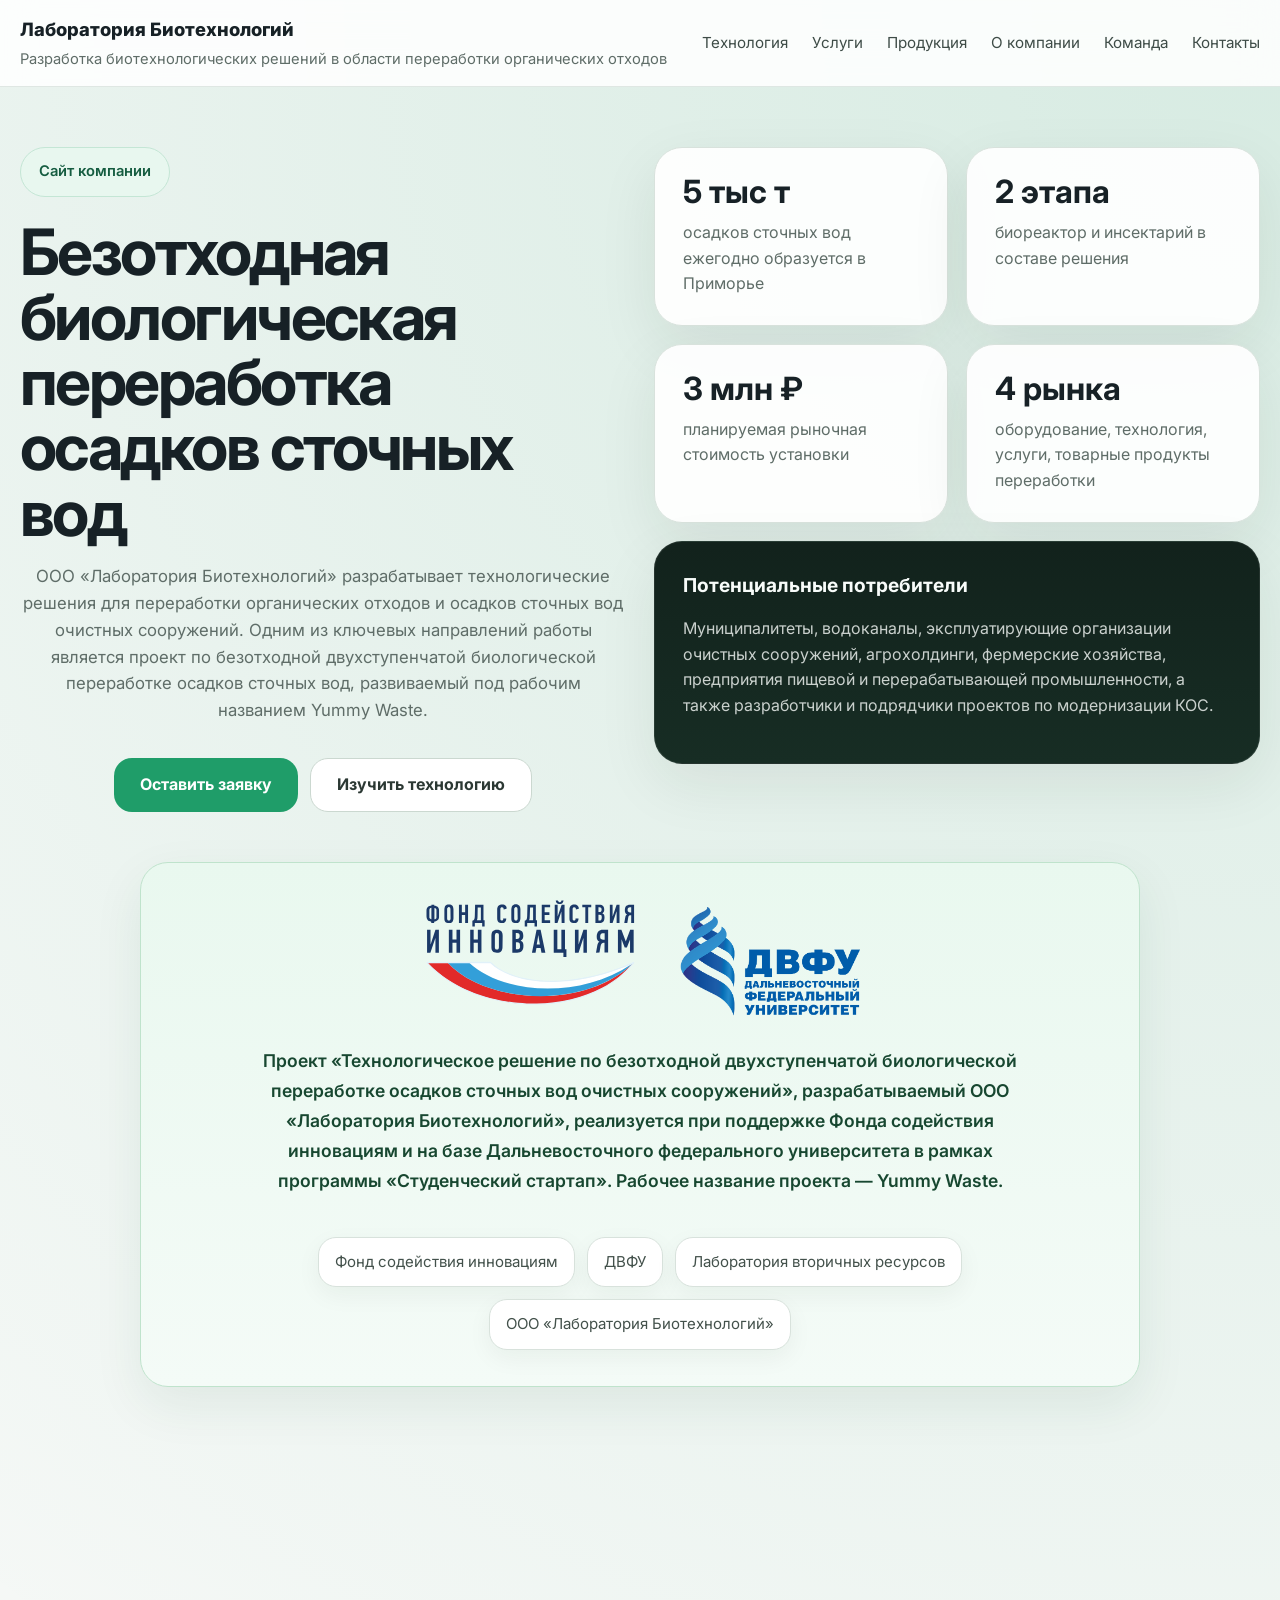
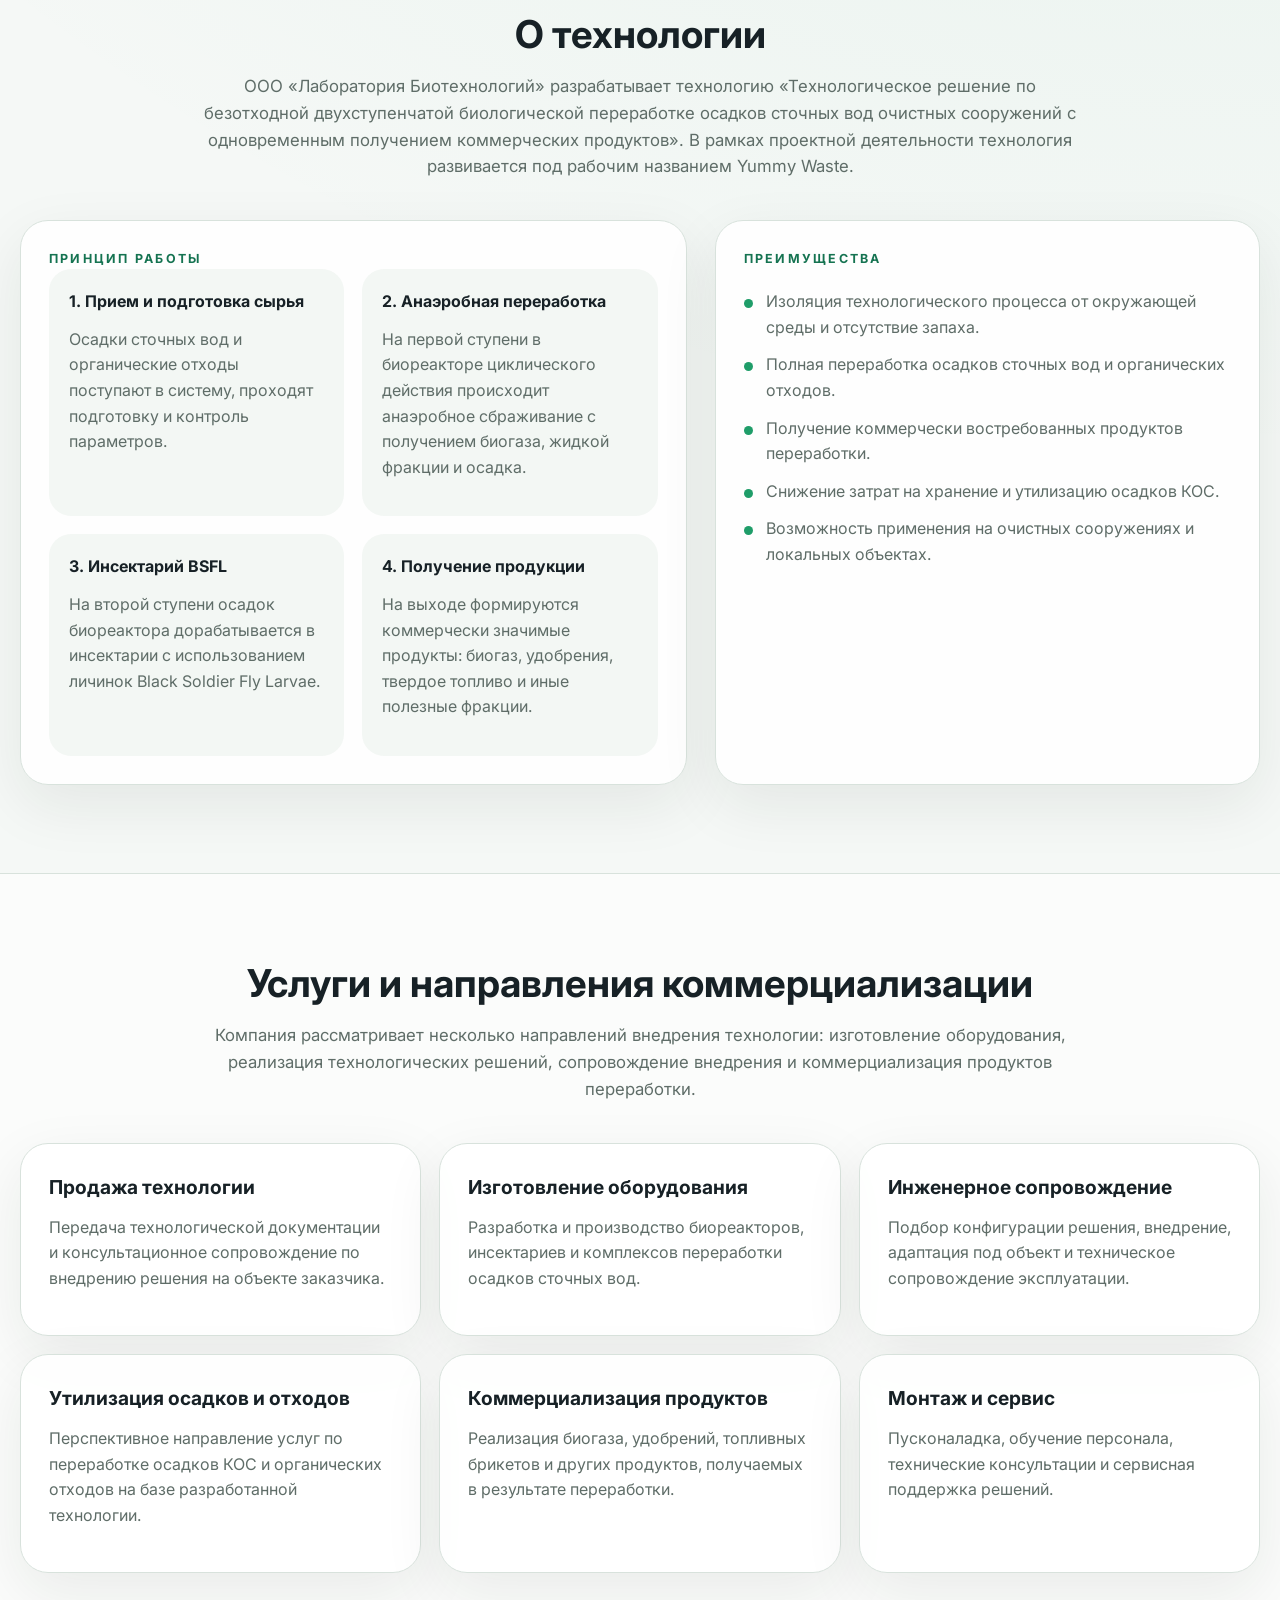
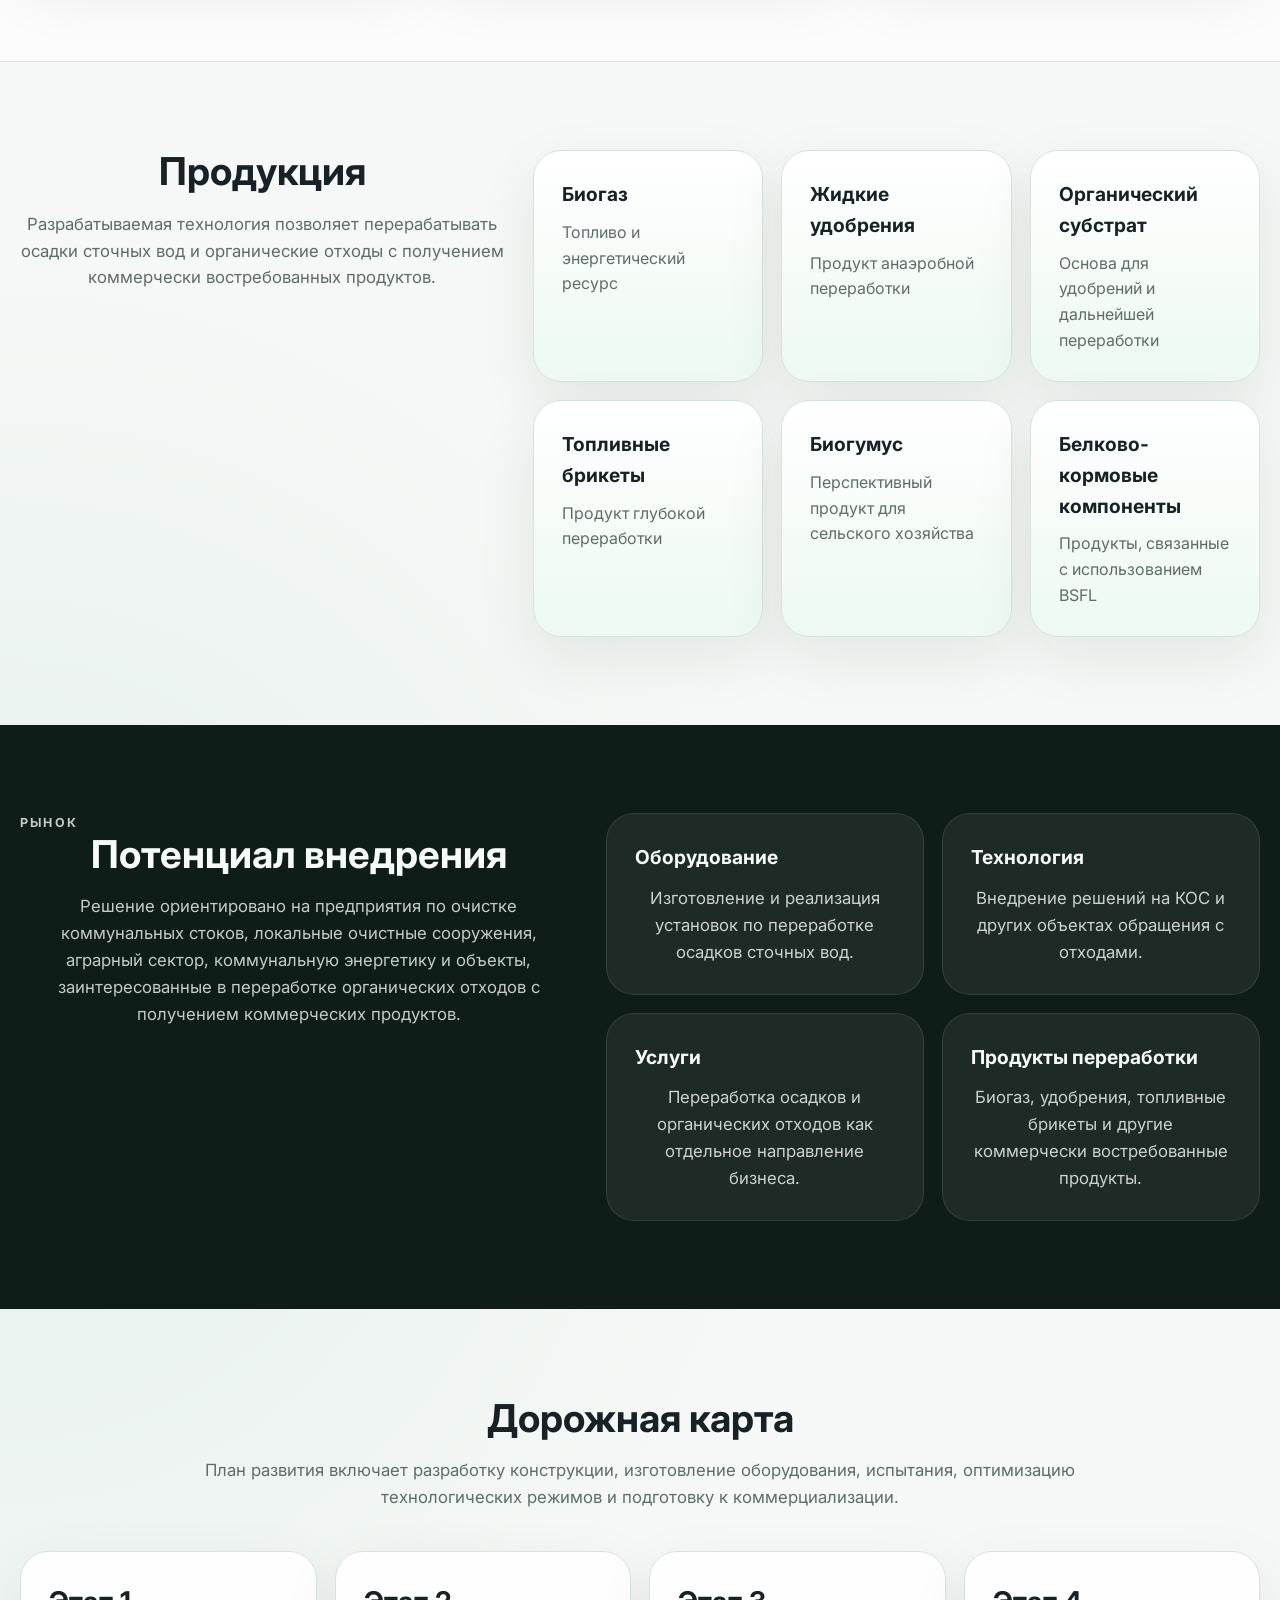
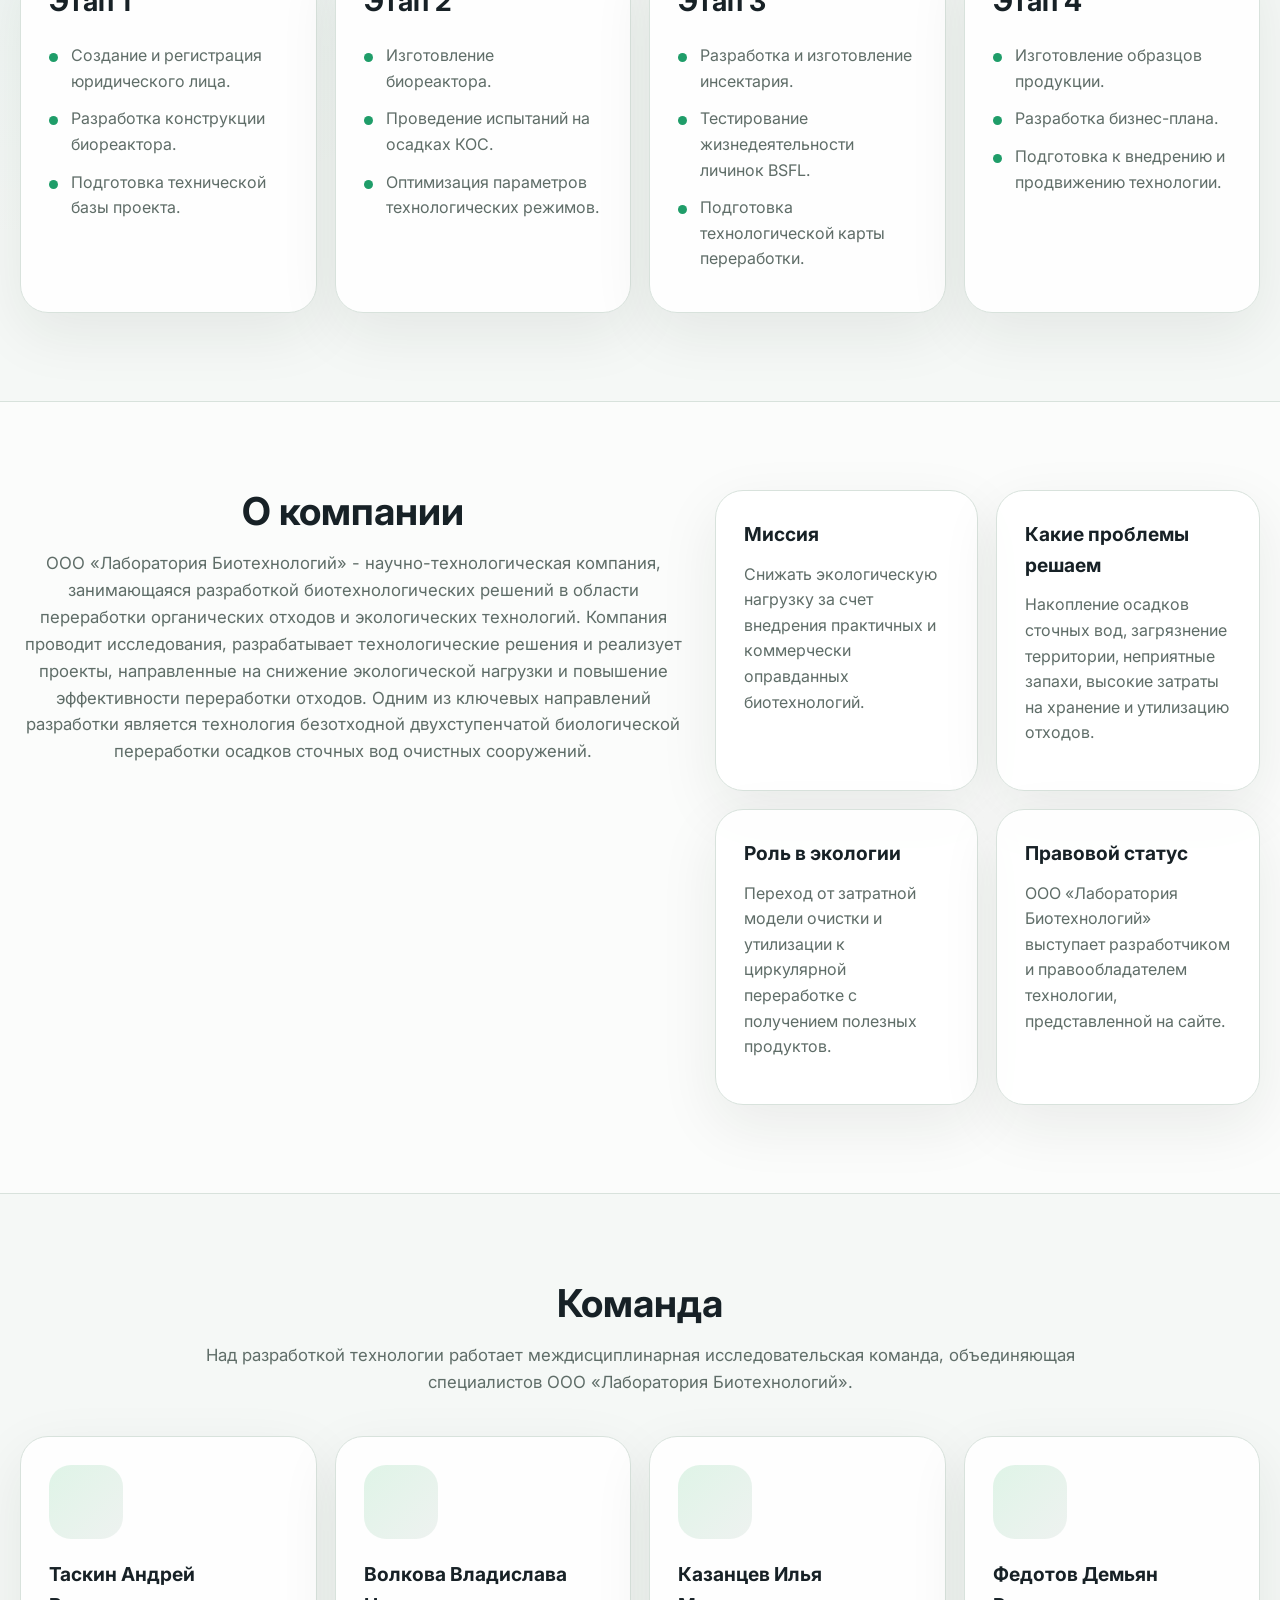
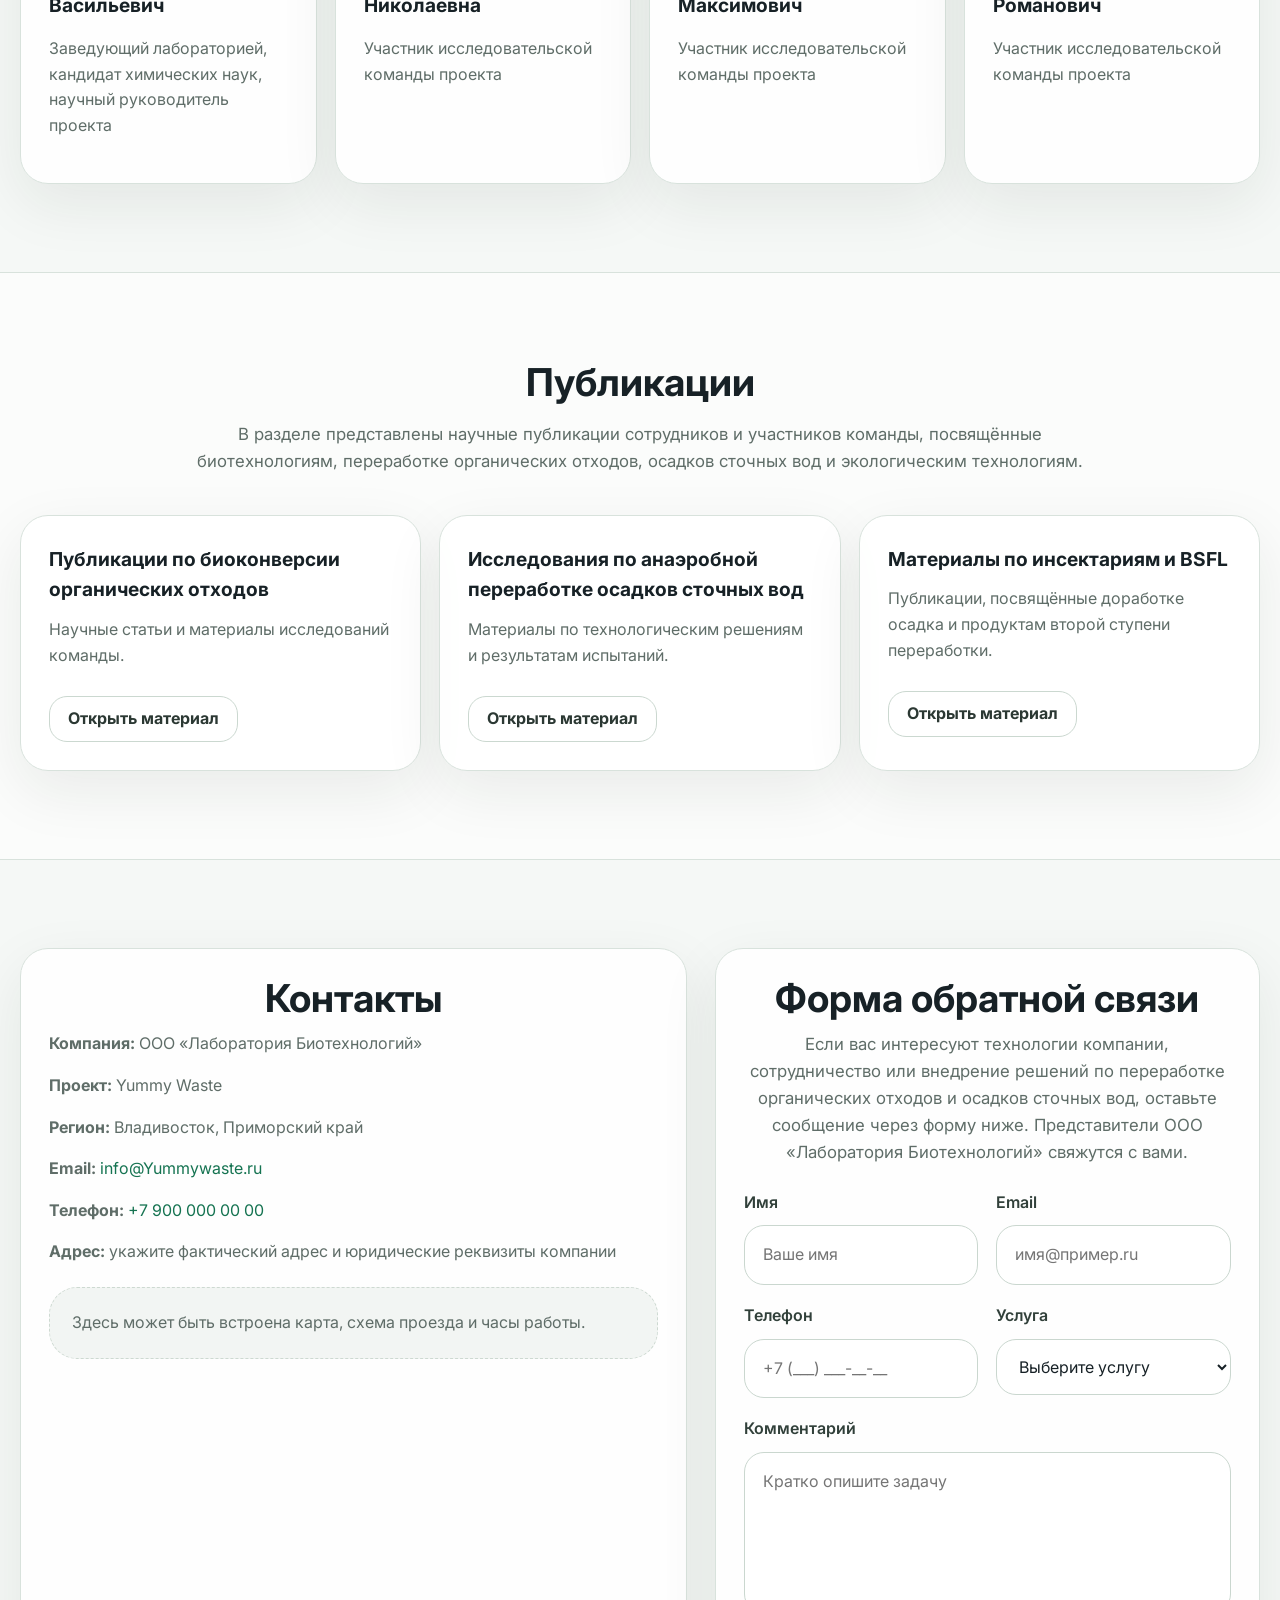
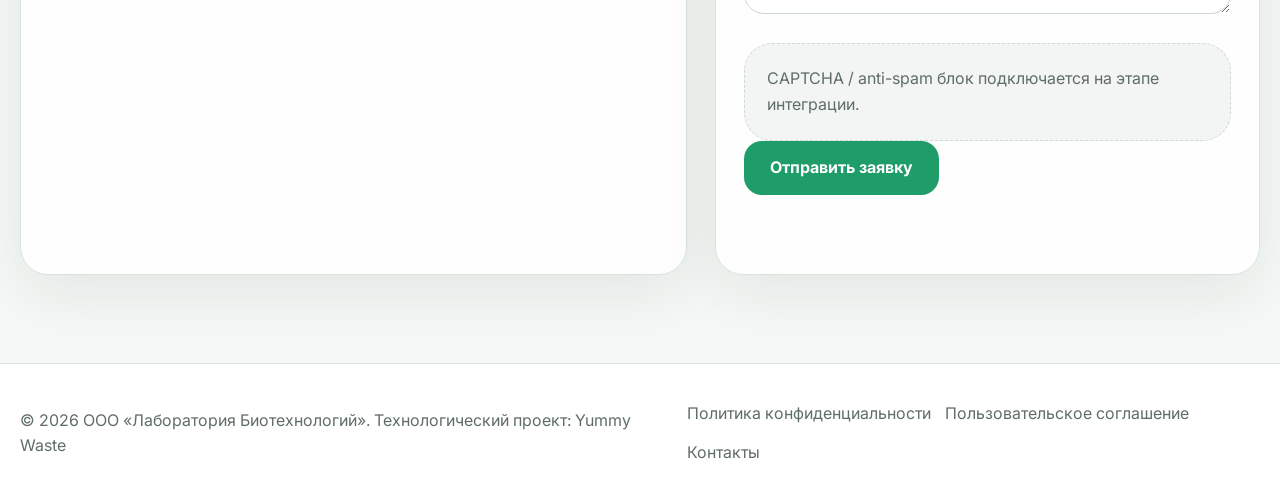
==== index.html @ c22bc302 "Update index.html" ====
<!DOCTYPE html>
<html lang="ru">
  <head>
    <meta charset="UTF-8" />
    <meta name="viewport" content="width=device-width, initial-scale=1.0" />
    <title>ООО «Лаборатория Биотехнологий»</title>
    <meta
      name="description"
      content="ООО «Лаборатория Биотехнологий» - разработка биотехнологических решений в области переработки органических отходов и осадков сточных вод."
    />
    <link rel="preconnect" href="https://fonts.googleapis.com" />
    <link rel="preconnect" href="https://fonts.gstatic.com" crossorigin />
    <link
      href="https://fonts.googleapis.com/css2?family=Inter:wght@400;500;600;700;800&display=swap"
      rel="stylesheet"
    />
    <link rel="stylesheet" href="style.css" />
  </head>
  <body id="top">
    <header class="site-header">
      <div class="container header-inner">
        <div class="brand brand-with-logo">
          <div class="brand-text">
            <div class="brand-title">Лаборатория Биотехнологий</div>
            <div class="brand-subtitle">
              Разработка биотехнологических решений в области переработки органических отходов
            </div>
          </div>
        </div>

        <button class="menu-toggle" type="button" aria-label="Открыть меню" aria-expanded="false">
          <span></span>
          <span></span>
          <span></span>
        </button>

        <nav class="nav">
          <a href="#technology">Технология</a>
          <a href="#services">Услуги</a>
          <a href="#products">Продукция</a>
          <a href="#company">О компании</a>
          <a href="#team">Команда</a>
          <a href="#contacts">Контакты</a>
        </nav>
      </div>
    </header>

    <main>
      <section class="hero section">
        <div class="container hero-grid">
          <div class="hero-content">
            <div class="hero-badge">Сайт компании</div>
            <h1>Безотходная биологическая переработка осадков сточных вод</h1>
            <p class="hero-text">
              ООО «Лаборатория Биотехнологий» разрабатывает технологические решения
              для переработки органических отходов и осадков сточных вод очистных сооружений.
              Одним из ключевых направлений работы является проект по безотходной
              двухступенчатой биологической переработке осадков сточных вод,
              развиваемый под рабочим названием Yummy Waste.
            </p>
            <div class="hero-actions">
              <a class="btn btn-primary" href="#contacts">Оставить заявку</a>
              <a class="btn btn-secondary" href="#technology">Изучить технологию</a>
            </div>
          </div>

          <div class="hero-stats">
            <article class="stat-card">
              <strong>5 тыс т</strong>
              <span>осадков сточных вод ежегодно образуется в Приморье</span>
            </article>
            <article class="stat-card">
              <strong>2 этапа</strong>
              <span>биореактор и инсектарий в составе решения</span>
            </article>
            <article class="stat-card">
              <strong>3 млн ₽</strong>
              <span>планируемая рыночная стоимость установки</span>
            </article>
            <article class="stat-card">
              <strong>4 рынка</strong>
              <span>оборудование, технология, услуги, товарные продукты переработки</span>
            </article>
            <article class="audience-card">
              <h3>Потенциальные потребители</h3>
              <p>
                Муниципалитеты, водоканалы, эксплуатирующие организации очистных сооружений,
                агрохолдинги, фермерские хозяйства, предприятия пищевой и перерабатывающей
                промышленности, а также разработчики и подрядчики проектов по модернизации КОС.
              </p>
            </article>
          </div>
        </div>

        <div class="hero-note hero-note-wide fsi-note">
          <div class="fsi-note-header">
            <img src="images/FASIE.SVG"
              alt="Фонд содействия инновациям"
              class="fsi-logo">
            <img src="images/dvfu.png"
              alt="Дальневосточный федеральный университет"
              class="dvfu-logo">
        </div>  

          <p>
            Проект «Технологическое решение по безотходной двухступенчатой биологической переработке осадков сточных 
            вод очистных сооружений», разрабатываемый ООО «Лаборатория Биотехнологий», реализуется при поддержке Фонда 
            содействия инновациям и на базе Дальневосточного федерального университета в рамках программы «Студенческий стартап». 
            Рабочее название проекта — Yummy Waste.
          </p>

          <div class="hero-tags">
            <span>Фонд содействия инновациям</span>
            <span>ДВФУ</span>
            <span>Лаборатория вторичных ресурсов</span>
            <span>ООО «Лаборатория Биотехнологий»</span>
          </div>
        </div>
      </section>
        
      <section id="technology" class="section">
        <div class="container">
          <div class="section-head">
            <h2>О технологии</h2>
            <p>
              ООО «Лаборатория Биотехнологий» разрабатывает технологию
              «Технологическое решение по безотходной двухступенчатой биологической
              переработке осадков сточных вод очистных сооружений с одновременным
              получением коммерческих продуктов». В рамках проектной деятельности
              технология развивается под рабочим названием Yummy Waste.
            </p>
          </div>

          <div class="technology-grid">
            <article class="card">
              <div class="card-label">Принцип работы</div>
              <div class="steps-grid">
                <div class="step-item">
                  <h3>1. Прием и подготовка сырья</h3>
                  <p>
                    Осадки сточных вод и органические отходы поступают в систему,
                    проходят подготовку и контроль параметров.
                  </p>
                </div>
                <div class="step-item">
                  <h3>2. Анаэробная переработка</h3>
                  <p>
                    На первой ступени в биореакторе циклического действия происходит
                    анаэробное сбраживание с получением биогаза, жидкой фракции и осадка.
                  </p>
                </div>
                <div class="step-item">
                  <h3>3. Инсектарий BSFL</h3>
                  <p>
                    На второй ступени осадок биореактора дорабатывается в инсектарии
                    с использованием личинок Black Soldier Fly Larvae.
                  </p>
                </div>
                <div class="step-item">
                  <h3>4. Получение продукции</h3>
                  <p>
                    На выходе формируются коммерчески значимые продукты:
                    биогаз, удобрения, твердое топливо и иные полезные фракции.
                  </p>
                </div>
              </div>
            </article>

            <article class="card">
              <div class="card-label">Преимущества</div>
              <ul class="feature-list">
                <li>Изоляция технологического процесса от окружающей среды и отсутствие запаха.</li>
                <li>Полная переработка осадков сточных вод и органических отходов.</li>
                <li>Получение коммерчески востребованных продуктов переработки.</li>
                <li>Снижение затрат на хранение и утилизацию осадков КОС.</li>
                <li>Возможность применения на очистных сооружениях и локальных объектах.</li>
              </ul>
            </article>
          </div>
        </div>
      </section>

      <section id="services" class="section section-muted">
        <div class="container">
          <div class="section-head">
            <h2>Услуги и направления коммерциализации</h2>
            <p>
              Компания рассматривает несколько направлений внедрения технологии:
              изготовление оборудования, реализация технологических решений,
              сопровождение внедрения и коммерциализация продуктов переработки.
            </p>
          </div>

          <div class="cards-grid cards-grid-3">
            <article class="card">
              <h3>Продажа технологии</h3>
              <p>
                Передача технологической документации и консультационное сопровождение
                по внедрению решения на объекте заказчика.
              </p>
            </article>
            <article class="card">
              <h3>Изготовление оборудования</h3>
              <p>
                Разработка и производство биореакторов, инсектариев и комплексов
                переработки осадков сточных вод.
              </p>
            </article>
            <article class="card">
              <h3>Инженерное сопровождение</h3>
              <p>
                Подбор конфигурации решения, внедрение, адаптация под объект и
                техническое сопровождение эксплуатации.
              </p>
            </article>
            <article class="card">
              <h3>Утилизация осадков и отходов</h3>
              <p>
                Перспективное направление услуг по переработке осадков КОС и
                органических отходов на базе разработанной технологии.
              </p>
            </article>
            <article class="card">
              <h3>Коммерциализация продуктов</h3>
              <p>
                Реализация биогаза, удобрений, топливных брикетов и других продуктов,
                получаемых в результате переработки.
              </p>
            </article>
            <article class="card">
              <h3>Монтаж и сервис</h3>
              <p>
                Пусконаладка, обучение персонала, технические консультации
                и сервисная поддержка решений.
              </p>
            </article>
          </div>
        </div>
      </section>

      <section id="products" class="section">
        <div class="container products-layout">
          <div class="section-head compact">
            <h2>Продукция</h2>
            <p>
              Разрабатываемая технология позволяет перерабатывать осадки сточных вод
              и органические отходы с получением коммерчески востребованных продуктов.
            </p>
          </div>

          <div class="cards-grid cards-grid-3">
            <article class="product-card"><h3>Биогаз</h3><span>Топливо и энергетический ресурс</span></article>
            <article class="product-card"><h3>Жидкие удобрения</h3><span>Продукт анаэробной переработки</span></article>
            <article class="product-card"><h3>Органический субстрат</h3><span>Основа для удобрений и дальнейшей переработки</span></article>
            <article class="product-card"><h3>Топливные брикеты</h3><span>Продукт глубокой переработки</span></article>
            <article class="product-card"><h3>Биогумус</h3><span>Перспективный продукт для сельского хозяйства</span></article>
            <article class="product-card"><h3>Белково-кормовые компоненты</h3><span>Продукты, связанные с использованием BSFL</span></article>
          </div>
        </div>
      </section>

      <section class="section section-dark">
        <div class="container market-grid">
          <div>
            <div class="eyebrow">Рынок</div>
            <h2>Потенциал внедрения</h2>
            <p>
              Решение ориентировано на предприятия по очистке коммунальных стоков,
              локальные очистные сооружения, аграрный сектор, коммунальную энергетику
              и объекты, заинтересованные в переработке органических отходов
              с получением коммерческих продуктов.
            </p>
          </div>

          <div class="cards-grid cards-grid-2">
            <article class="dark-card">
              <h3>Оборудование</h3>
              <p>Изготовление и реализация установок по переработке осадков сточных вод.</p>
            </article>
            <article class="dark-card">
              <h3>Технология</h3>
              <p>Внедрение решений на КОС и других объектах обращения с отходами.</p>
            </article>
            <article class="dark-card">
              <h3>Услуги</h3>
              <p>Переработка осадков и органических отходов как отдельное направление бизнеса.</p>
            </article>
            <article class="dark-card">
              <h3>Продукты переработки</h3>
              <p>Биогаз, удобрения, топливные брикеты и другие коммерчески востребованные продукты.</p>
            </article>
          </div>
        </div>
      </section>

      <section class="section">
        <div class="container">
          <div class="section-head">
            <h2>Дорожная карта</h2>
            <p>
              План развития включает разработку конструкции, изготовление оборудования,
              испытания, оптимизацию технологических режимов и подготовку к коммерциализации.
            </p>
          </div>

          <div class="roadmap-grid">
            <article class="card roadmap-card">
              <h3>Этап 1</h3>
              <ul>
                <li>Создание и регистрация юридического лица.</li>
                <li>Разработка конструкции биореактора.</li>
                <li>Подготовка технической базы проекта.</li>
              </ul>
            </article>
            <article class="card roadmap-card">
              <h3>Этап 2</h3>
              <ul>
                <li>Изготовление биореактора.</li>
                <li>Проведение испытаний на осадках КОС.</li>
                <li>Оптимизация параметров технологических режимов.</li>
              </ul>
            </article>
            <article class="card roadmap-card">
              <h3>Этап 3</h3>
              <ul>
                <li>Разработка и изготовление инсектария.</li>
                <li>Тестирование жизнедеятельности личинок BSFL.</li>
                <li>Подготовка технологической карты переработки.</li>
              </ul>
            </article>
            <article class="card roadmap-card">
              <h3>Этап 4</h3>
              <ul>
                <li>Изготовление образцов продукции.</li>
                <li>Разработка бизнес-плана.</li>
                <li>Подготовка к внедрению и продвижению технологии.</li>
              </ul>
            </article>
          </div>
        </div>
      </section>

      <section id="company" class="section section-muted">
        <div class="container company-grid">
          <div class="section-head compact">
            <h2>О компании</h2>
            <p>
              ООО «Лаборатория Биотехнологий» - научно-технологическая компания,
              занимающаяся разработкой биотехнологических решений в области переработки
              органических отходов и экологических технологий. Компания проводит исследования,
              разрабатывает технологические решения и реализует проекты, направленные на
              снижение экологической нагрузки и повышение эффективности переработки отходов.
              Одним из ключевых направлений разработки является технология безотходной
              двухступенчатой биологической переработки осадков сточных вод очистных сооружений.
            </p>
          </div>

          <div class="cards-grid cards-grid-2">
            <article class="card">
              <h3>Миссия</h3>
              <p>
                Снижать экологическую нагрузку за счет внедрения практичных и
                коммерчески оправданных биотехнологий.
              </p>
            </article>
            <article class="card">
              <h3>Какие проблемы решаем</h3>
              <p>
                Накопление осадков сточных вод, загрязнение территории, неприятные запахи,
                высокие затраты на хранение и утилизацию отходов.
              </p>
            </article>
            <article class="card">
              <h3>Роль в экологии</h3>
              <p>
                Переход от затратной модели очистки и утилизации к циркулярной переработке
                с получением полезных продуктов.
              </p>
            </article>
            <article class="card">
              <h3>Правовой статус</h3>
              <p>
                ООО «Лаборатория Биотехнологий» выступает разработчиком и правообладателем
                технологии, представленной на сайте.
              </p>
            </article>
          </div>
        </div>
      </section>

      <section id="team" class="section">
        <div class="container">
          <div class="section-head">
            <h2>Команда</h2>
            <p>
              Над разработкой технологии работает междисциплинарная исследовательская команда,
              объединяющая специалистов ООО «Лаборатория Биотехнологий».
            </p>
          </div>

          <div class="cards-grid cards-grid-4 team-grid">
            <article class="team-card">
              <div class="avatar"></div>
              <h3>Таскин Андрей Васильевич</h3>
              <p>Заведующий лабораторией, кандидат химических наук, научный руководитель проекта</p>
            </article>
            <article class="team-card">
              <div class="avatar"></div>
              <h3>Волкова Владислава Николаевна</h3>
              <p>Участник исследовательской команды проекта</p>
            </article>
            <article class="team-card">
              <div class="avatar"></div>
              <h3>Казанцев Илья Максимович</h3>
              <p>Участник исследовательской команды проекта</p>
            </article>
            <article class="team-card">
              <div class="avatar"></div>
              <h3>Федотов Демьян Романович</h3>
              <p>Участник исследовательской команды проекта</p>
            </article>
          </div>
        </div>
      </section>

      <section class="section section-muted">
        <div class="container">
          <div class="section-head">
            <h2>Публикации</h2>
            <p>
              В разделе представлены научные публикации сотрудников и участников команды,
              посвящённые биотехнологиям, переработке органических отходов,
              осадков сточных вод и экологическим технологиям.
            </p>
          </div>

          <div class="cards-grid cards-grid-3">
            <article class="card publication-card">
              <h3>Публикации по биоконверсии органических отходов</h3>
              <p>Научные статьи и материалы исследований команды.</p>
              <button class="btn btn-secondary btn-small" type="button">Открыть материал</button>
            </article>
            <article class="card publication-card">
              <h3>Исследования по анаэробной переработке осадков сточных вод</h3>
              <p>Материалы по технологическим решениям и результатам испытаний.</p>
              <button class="btn btn-secondary btn-small" type="button">Открыть материал</button>
            </article>
            <article class="card publication-card">
              <h3>Материалы по инсектариям и BSFL</h3>
              <p>Публикации, посвящённые доработке осадка и продуктам второй ступени переработки.</p>
              <button class="btn btn-secondary btn-small" type="button">Открыть материал</button>
            </article>
          </div>
        </div>
      </section>

      <section id="contacts" class="section">
        <div class="container contacts-grid">
          <article class="card contact-card">
            <h2>Контакты</h2>
            <div class="contact-list">
              <p><strong>Компания:</strong> ООО «Лаборатория Биотехнологий»</p>
              <p><strong>Проект:</strong> Yummy Waste</p>
              <p><strong>Регион:</strong> Владивосток, Приморский край</p>
              <p><strong>Email:</strong> <a href="mailto:info@Yummywaste.ru">info@Yummywaste.ru</a></p>
              <p><strong>Телефон:</strong> <a href="tel:+79000000000">+7 900 000 00 00</a></p>
              <p><strong>Адрес:</strong> укажите фактический адрес и юридические реквизиты компании</p>
            </div>
            <div class="map-placeholder">
              Здесь может быть встроена карта, схема проезда и часы работы.
            </div>
          </article>

          <article class="card form-card">
            <h2>Форма обратной связи</h2>
            <p class="form-intro">
              Если вас интересуют технологии компании, сотрудничество или внедрение решений
              по переработке органических отходов и осадков сточных вод, оставьте сообщение
              через форму ниже. Представители ООО «Лаборатория Биотехнологий» свяжутся с вами.
            </p>

            <form id="contact-form" novalidate>
              <div class="form-grid">
                <label>
                  <span>Имя</span>
                  <input type="text" name="name" placeholder="Ваше имя" required />
                </label>
                <label>
                  <span>Email</span>
                  <input type="email" name="email" placeholder="имя@пример.ru" required />
                </label>
                <label>
                  <span>Телефон</span>
                  <input type="tel" name="phone" placeholder="+7 (___) ___-__-__" required />
                </label>
                <label>
                  <span>Услуга</span>
                  <select name="service" required>
                    <option value="">Выберите услугу</option>
                    <option>Продажа технологии</option>
                    <option>Изготовление оборудования</option>
                    <option>Инженерное сопровождение</option>
                    <option>Анаэробный биореактор</option>
                    <option>Инсектарий / BSFL-решения</option>
                  </select>
                </label>
                <label class="full-width">
                  <span>Комментарий</span>
                  <textarea name="message" rows="5" placeholder="Кратко опишите задачу" required></textarea>
                </label>
              </div>

              <div class="anti-spam">CAPTCHA / anti-spam блок подключается на этапе интеграции.</div>
              <button class="btn btn-primary" type="submit">Отправить заявку</button>
              <p class="form-status" id="form-status" aria-live="polite"></p>
            </form>
          </article>
        </div>
      </section>
    </main>

    <footer class="site-footer">
      <div class="container footer-inner">
        <p>
          © 2026 ООО «Лаборатория Биотехнологий». Технологический проект: Yummy Waste
        </p>
        <div class="footer-links">
          <a href="#">Политика конфиденциальности</a>
          <a href="#">Пользовательское соглашение</a>
          <a href="#contacts">Контакты</a>
        </div>
      </div>
    </footer>

    <script src="script.js"></script>
  </body>
</html>
---- style.css ----
:root {
  --bg: #f5f8f6;
  --surface: rgba(255, 255, 255, 0.92);
  --surface-strong: #ffffff;
  --text: #172126;
  --muted: #5f6d68;
  --line: #d8e2dc;
  --accent: #1f9d69;
  --accent-dark: #157351;
  --dark: #0f1d18;
  --dark-soft: rgba(255, 255, 255, 0.06);
  --radius: 28px;
  --shadow: 0 20px 60px rgba(20, 38, 31, 0.08);
  --container: 1240px;
}

* {
  box-sizing: border-box;
}

html {
  scroll-behavior: smooth;
}

body {
  margin: 0;
  font-family: "Inter", sans-serif;
  color: var(--text);
  background:
    radial-gradient(circle at top right, rgba(31, 157, 105, 0.14), transparent 24%),
    radial-gradient(circle at left, rgba(33, 145, 129, 0.08), transparent 18%),
    var(--bg);
  line-height: 1.6;
}

img {
  max-width: 100%;
  display: block;
}

a {
  color: inherit;
  text-decoration: none;
}

button,
input,
select,
textarea {
  font: inherit;
}

button {
  cursor: pointer;
  border: 0;
}

.container {
  width: min(var(--container), calc(100% - 32px));
  margin: 0 auto;
}

.section {
  padding: 88px 0;
}

.section-muted {
  background: rgba(255, 255, 255, 0.62);
  border-top: 1px solid var(--line);
  border-bottom: 1px solid var(--line);
}

.section-dark {
  background: var(--dark);
  color: #f7fbf9;
}

.section-head {
  max-width: 900px;
  margin: 0 auto 40px auto;
}

.section-head.compact {
  margin-bottom: 0;
}

.section-head h2,
.section-dark h2,
.contact-card h2,
.form-card h2 {
  margin: 0;
  font-size: clamp(2rem, 3vw, 3rem);
  line-height: 1.1;
  text-align: center;
}

.section-head p,
.section-dark p,
.hero-text,
.form-intro {
  margin: 18px 0 0;
  color: var(--muted);
  font-size: 1.05rem;
  text-align: center;
}

.section-dark p,
.section-dark .eyebrow {
  color: rgba(247, 251, 249, 0.78);
}

.site-header {
  position: sticky;
  top: 0;
  z-index: 50;
  background: rgba(255, 255, 255, 0.86);
  border-bottom: 1px solid rgba(216, 226, 220, 0.8);
  backdrop-filter: blur(16px);
}

.header-inner {
  display: flex;
  align-items: center;
  justify-content: space-between;
  gap: 24px;
  min-height: 86px;
}

.brand-title {
  font-size: 1.15rem;
  font-weight: 800;
}

.brand-subtitle {
  margin-top: 4px;
  color: var(--muted);
  font-size: 0.92rem;
}

.brand-with-logo {
  display: flex;
  align-items: center;
  gap: 16px;
}

.brand-logo-link {
  display: flex;
  align-items: center;
  justify-content: center;
  flex-shrink: 0;
}

.brand-logo {
  height: 54px;
  width: auto;
  object-fit: contain;
  display: block;
}

.brand-text {
  display: flex;
  flex-direction: column;
}

.hero-note-wide {
  grid-column: 1 / -1;
  width: 100%;
  max-width: 1000px;
  margin: 50px auto;
  padding: 36px 40px;

  display: flex;
  flex-direction: column;
  align-items: center;

  background: linear-gradient(180deg, #eefaf3 0%, #ffffff 100%);
  border: 2px solid #bfe3cc;
  border-radius: 24px;

  box-shadow: 0 20px 60px rgba(20, 60, 40, 0.12);
  text-align: center;
}

.fsi-note {
  display: flex;
  flex-direction: column;
  gap: 20px;
  background: linear-gradient(180deg, #e9f8ef 0%, #f4fbf7 100%);
  border: 1px solid #bfe3cc;
  box-shadow: 0 18px 50px rgba(23, 71, 48, 0.08);
}

.fsi-note-header {
  display: flex;
  align-items: center;
  justify-content: center;
  gap: 40px;
  min-height: 84px;
}

.fsi-logo {
  width: 220px;
  height: auto;
  object-fit: contain;
  margin-bottom: 20px;
}

.dvfu-logo {
  max-width: 180px;
  height: auto;
  object-fit: contain;
}

.fsi-note p {
  margin: 0;
  max-width: 760px;

  font-size: 1.1rem;
  line-height: 1.7;
  font-weight: 600;

  color: #174730;
}

.nav {
  display: flex;
  align-items: center;
  gap: 24px;
}

.nav a {
  position: relative;
  color: #3e4c47;
  font-size: 0.95rem;
  transition: color 0.25s ease;
}

.nav a::after {
  content: "";
  position: absolute;
  left: 0;
  bottom: -8px;
  width: 100%;
  height: 2px;
  background: var(--accent);
  transform: scaleX(0);
  transform-origin: left;
  transition: transform 0.25s ease;
}

.nav a:hover,
.nav a.active {
  color: var(--text);
}

.nav a:hover::after,
.nav a.active::after {
  transform: scaleX(1);
}

.menu-toggle {
  display: none;
  width: 48px;
  height: 48px;
  border-radius: 16px;
  background: #eef4f0;
  align-items: center;
  justify-content: center;
  flex-direction: column;
  gap: 5px;
}

.menu-toggle span {
  width: 22px;
  height: 2px;
  background: var(--text);
  border-radius: 999px;
  transition: 0.25s ease;
}

.hero {
  padding-top: 60px;
}

.hero-grid,
.technology-grid,
.market-grid,
.company-grid,
.contacts-grid {
  display: grid;
  gap: 28px;
}

.hero-grid {
  grid-template-columns: 1fr 1fr;
  align-items: start;
}

.hero-badge,
.hero-note,
.card,
.stat-card,
.audience-card,
.product-card,
.team-card,
.dark-card,
.map-placeholder,
.anti-spam {
  border-radius: var(--radius);
}

.hero-badge {
  display: inline-flex;
  align-items: center;
  gap: 8px;
  padding: 12px 18px;
  border: 1px solid #c4e6d5;
  background: #e8f7ef;
  color: #155c40;
  font-weight: 600;
  font-size: 0.92rem;
}

.hero h1 {
  margin: 22px 0 0;
  font-size: clamp(2.7rem, 5vw, 4.7rem);
  line-height: 1.02;
  letter-spacing: -0.04em;
}

.hero-actions,
.hero-tags {
  display: flex;
  justify-content: center;
  align-items: center;
  flex-wrap: wrap;
  gap: 12px;
  margin-top: 20px;
}

.footer-links {
  display: flex;
  flex-wrap: wrap;
  gap: 14px;
  text-align: center;
}

.hero-actions {
  margin-top: 34px;
}

.hero-tags {
  margin-top: 22px;
}

.hero-tags span {
  padding: 12px 16px;
  background: var(--surface-strong);
  border: 1px solid var(--line);
  border-radius: 18px;
  box-shadow: 0 8px 24px rgba(18, 41, 29, 0.05);
  color: #43514b;
  font-size: 0.94rem;
}

.hero-stats {
  display: grid;
  grid-template-columns: repeat(2, minmax(0, 1fr));
  gap: 18px;
}

.stat-card,
.audience-card,
.card,
.product-card,
.team-card {
  padding: 28px;
  border: 1px solid var(--line);
  background: var(--surface);
  box-shadow: var(--shadow);
}

.stat-card strong {
  display: block;
  font-size: 2rem;
  line-height: 1;
}

.stat-card span {
  display: block;
  margin-top: 12px;
  color: var(--muted);
}

.audience-card {
  grid-column: 1 / -1;
  background: linear-gradient(180deg, #12221c 0%, #172d24 100%);
  color: #f8fcfa;
  border-color: rgba(255, 255, 255, 0.08);
}

.audience-card h3,
.card h3,
.product-card h3,
.team-card h3,
.dark-card h3 {
  margin: 0;
  font-size: 1.2rem;
}

.audience-card p,
.card p,
.product-card span,
.team-card p,
.dark-card p,
.contact-list p,
.map-placeholder,
.anti-spam,
.roadmap-card li,
.feature-list li,
.step-item p {
  color: var(--muted);
}

.audience-card p,
.dark-card p {
  color: rgba(247, 251, 249, 0.8);
}

.technology-grid,
.contacts-grid,
.company-grid {
  grid-template-columns: 1.1fr 0.9fr;
}

.card-label,
.eyebrow {
  text-transform: uppercase;
  letter-spacing: 0.18em;
  font-size: 0.78rem;
  font-weight: 700;
}

.card-label {
  color: var(--accent-dark);
}

.steps-grid,
.cards-grid,
.roadmap-grid,
.form-grid {
  display: grid;
  gap: 18px;
}

.steps-grid,
.cards-grid-2 {
  grid-template-columns: repeat(2, minmax(0, 1fr));
}

.cards-grid-3 {
  grid-template-columns: repeat(3, minmax(0, 1fr));
}

.cards-grid-5 {
  grid-template-columns: repeat(5, minmax(0, 1fr));
}

.step-item {
  padding: 20px;
  border-radius: 22px;
  background: #f3f7f4;
}

.step-item h3 {
  margin: 0;
  font-size: 1rem;
}

.step-item p,
.card p,
.dark-card p,
.publication-card .btn,
.form-intro,
.contact-list p,
.roadmap-card li {
  margin-top: 12px;
}

.feature-list,
.roadmap-card ul {
  padding: 0;
  margin: 20px 0 0;
  list-style: none;
}

.feature-list li,
.roadmap-card li {
  position: relative;
  padding-left: 22px;
  margin-bottom: 12px;
}

.feature-list li::before,
.roadmap-card li::before {
  content: "";
  position: absolute;
  left: 0;
  top: 10px;
  width: 9px;
  height: 9px;
  border-radius: 50%;
  background: var(--accent);
}

.products-layout {
  display: grid;
  grid-template-columns: 0.8fr 1.2fr;
  gap: 28px;
  align-items: start;
}

.product-card {
  background: linear-gradient(180deg, #ffffff 0%, #edf9f2 100%);
}

.product-card span {
  display: block;
  margin-top: 10px;
}

.market-grid {
  grid-template-columns: 0.92fr 1.08fr;
  align-items: start;
}

.dark-card {
  padding: 28px;
  border: 1px solid rgba(255, 255, 255, 0.1);
  background: var(--dark-soft);
  box-shadow: none;
}

.roadmap-grid {
  grid-template-columns: repeat(4, minmax(0, 1fr));
}

.roadmap-card h3 {
  font-size: 1.7rem;
}

.team-grid {
  align-items: stretch;
}

.team-card {
  text-align: left;
}

.avatar {
  width: 74px;
  height: 74px;
  border-radius: 22px;
  display: grid;
  place-items: center;
  background: linear-gradient(135deg, #dff4e7 0%, #eef2f0 100%);
  color: #39584b;
  font-weight: 800;
  font-size: 1.35rem;
  margin-bottom: 20px;
}

.avatar img {
  width: 100%;
  height: 100%;
  object-fit: cover;
  border-radius: 22px;
}

.publication-card {
  display: flex;
  flex-direction: column;
  align-items: flex-start;
}

.contact-list a {
  color: var(--accent-dark);
}

.map-placeholder,
.anti-spam {
  margin-top: 22px;
  padding: 22px;
  background: #f2f5f3;
  border: 1px dashed #cdd9d1;
}

.form-grid {
  grid-template-columns: repeat(2, minmax(0, 1fr));
  margin-top: 24px;
}

.form-grid label {
  display: block;
}

.form-grid span {
  display: block;
  margin-bottom: 10px;
  font-weight: 600;
  color: #31403a;
}

.full-width {
  grid-column: 1 / -1;
}

input,
select,
textarea {
  width: 100%;
  padding: 16px 18px;
  border-radius: 20px;
  border: 1px solid #cad7cf;
  background: #ffffff;
  color: var(--text);
  outline: none;
  transition: border-color 0.2s ease, box-shadow 0.2s ease, transform 0.2s ease;
}

input:focus,
select:focus,
textarea:focus {
  border-color: var(--accent-dark);
  box-shadow: 0 0 0 4px rgba(31, 157, 105, 0.12);
}

input.error,
select.error,
textarea.error {
  border-color: #d64b4b;
  box-shadow: 0 0 0 4px rgba(214, 75, 75, 0.12);
}

.btn {
  display: inline-flex;
  align-items: center;
  justify-content: center;
  min-height: 54px;
  padding: 0 26px;
  border-radius: 18px;
  font-weight: 700;
  transition: transform 0.22s ease, background-color 0.22s ease, color 0.22s ease, border-color 0.22s ease;
}

.btn:hover {
  transform: translateY(-2px);
}

.btn-primary {
  background: var(--accent);
  color: #ffffff;
}

.btn-primary:hover {
  background: var(--accent-dark);
}

.btn-secondary {
  border: 1px solid #cbd8d0;
  background: #ffffff;
  color: #2b3833;
}

.btn-secondary:hover {
  background: #f3f7f4;
}

.btn-small {
  min-height: 46px;
  padding: 0 18px;
}

.form-status {
  min-height: 24px;
  margin-top: 16px;
  font-size: 0.95rem;
}

.form-status.success {
  color: #1b7a54;
}

.form-status.error {
  color: #b53b3b;
}

.site-footer {
  border-top: 1px solid var(--line);
  background: #ffffff;
}

.footer-inner {
  display: flex;
  align-items: center;
  justify-content: space-between;
  gap: 24px;
  padding: 28px 0;
  color: var(--muted);
}

@media (max-width: 1180px) {
  .hero-grid,
  .technology-grid,
  .products-layout,
  .market-grid,
  .company-grid,
  .contacts-grid,
  .roadmap-grid,
  .cards-grid-5 {
    grid-template-columns: 1fr;
  }

  .cards-grid-3 {
    grid-template-columns: repeat(2, minmax(0, 1fr));
  }

  .roadmap-grid {
    grid-template-columns: repeat(2, minmax(0, 1fr));
  }

  .cards-grid-5 {
    grid-template-columns: repeat(3, minmax(0, 1fr));
  }
}
  .cards-grid-4 {
    grid-template-columns: repeat(4, minmax(0, 1fr));
}

@media (max-width: 860px) {
  .section {
    padding: 72px 0;
  }

  .menu-toggle {
    display: inline-flex;
  }

  .nav {
    position: absolute;
    top: calc(100% + 10px);
    left: 16px;
    right: 16px;
    display: none;
    flex-direction: column;
    align-items: flex-start;
    padding: 18px;
    background: rgba(255, 255, 255, 0.98);
    border: 1px solid var(--line);
    border-radius: 24px;
    box-shadow: var(--shadow);
  }

  .nav.open {
    display: flex;
  }

  .hero-stats,
  .steps-grid,
  .cards-grid-2,
  .cards-grid-3,
  .cards-grid-5,
  .form-grid,
  .roadmap-grid {
    grid-template-columns: 1fr;
  }

  .footer-inner {
    flex-direction: column;
    align-items: flex-start;
  }
}

@media (max-width: 560px) {
  .container {
    width: min(1400px, calc(100% - 40px));
    margin: 0 auto;
  }

  .header-inner {
    min-height: 78px;
  }

  .hero h1 {
    font-size: 2.35rem;
  }

  .stat-card,
  .audience-card,
  .card,
  .product-card,
  .team-card {
    padding: 22px;
  }

  .btn {
    width: 100%;
  }

  .hero-actions {
    flex-direction: column;
  }
}
@media (max-width: 860px) {
  .brand-logo {
    height: 42px;
  }

  .hero-note-wide {
    padding: 22px;
  }

  .fsi-logo {
    max-width: 180px;
  }

  .fsi-note p {
    font-size: 1rem;
    text-align: left;
  }
}

.section-head {
  max-width: 900px;
  margin: 0 auto 40px auto;
}
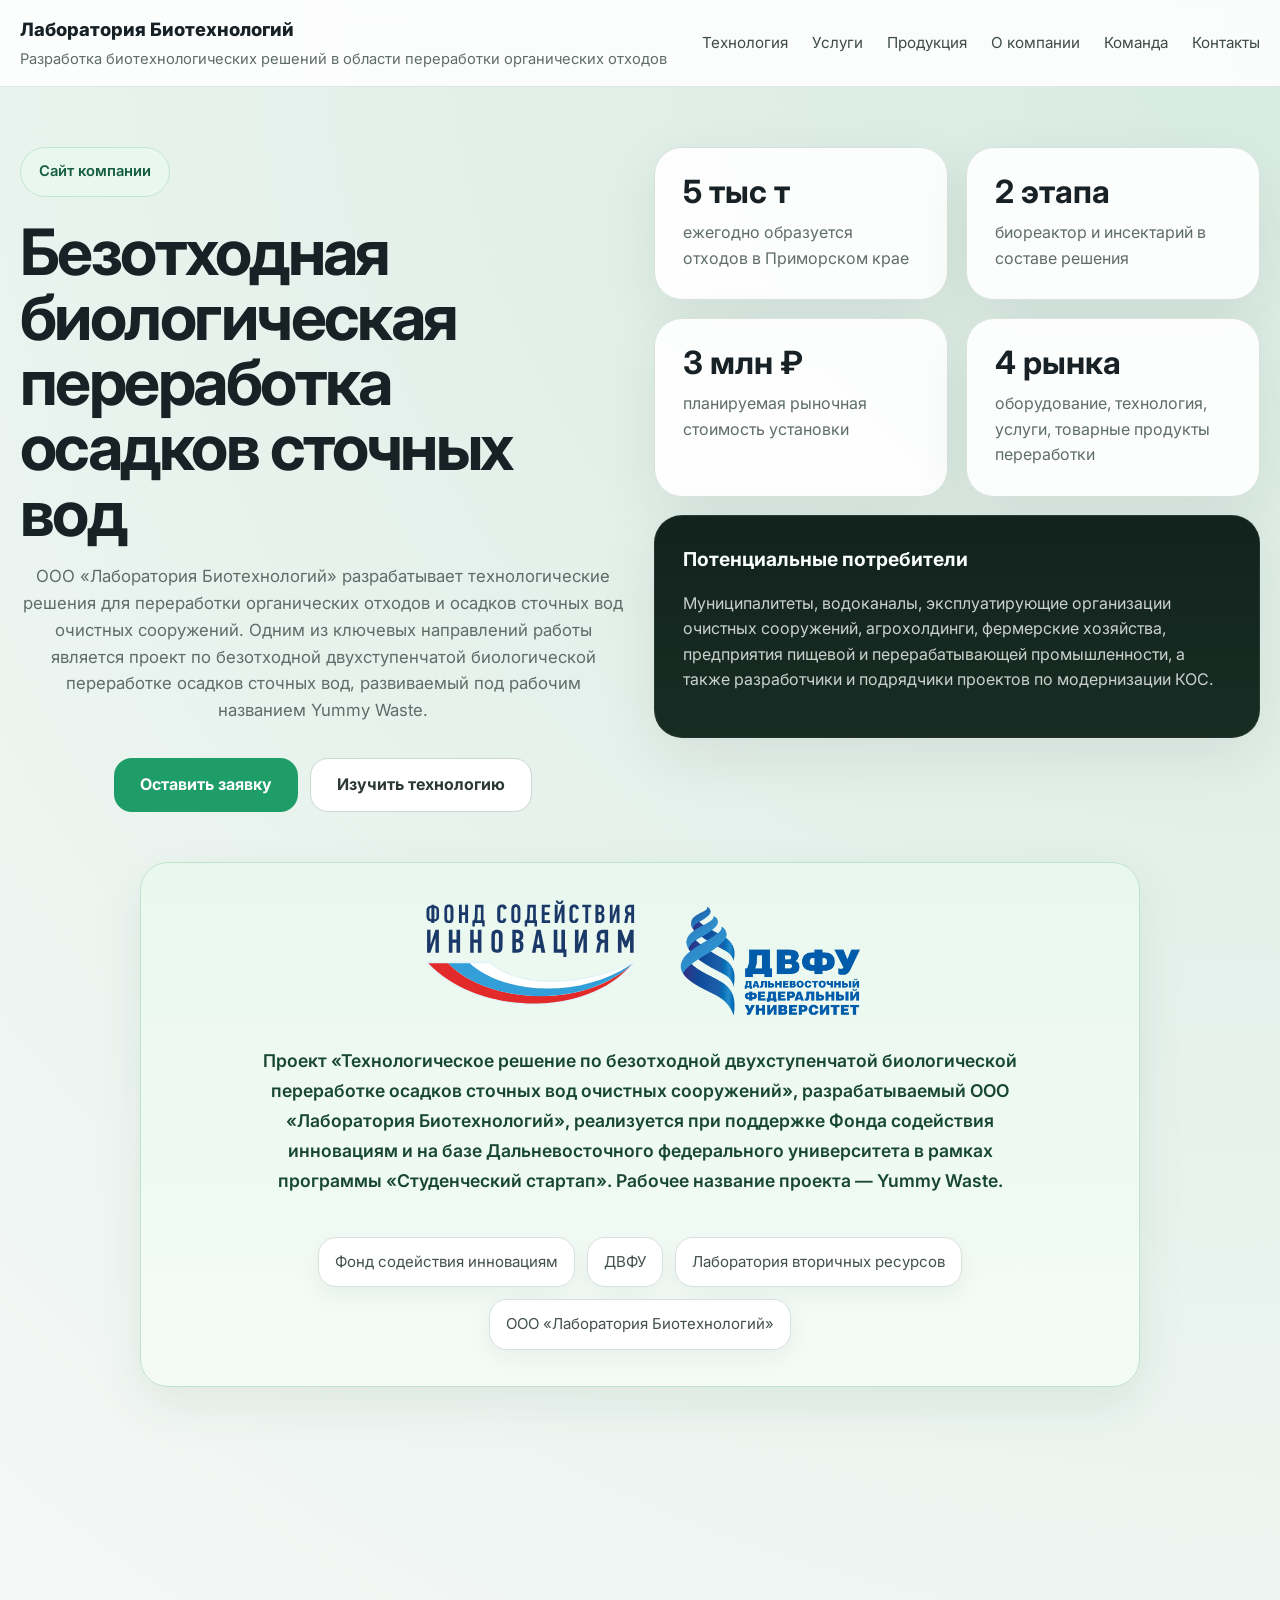
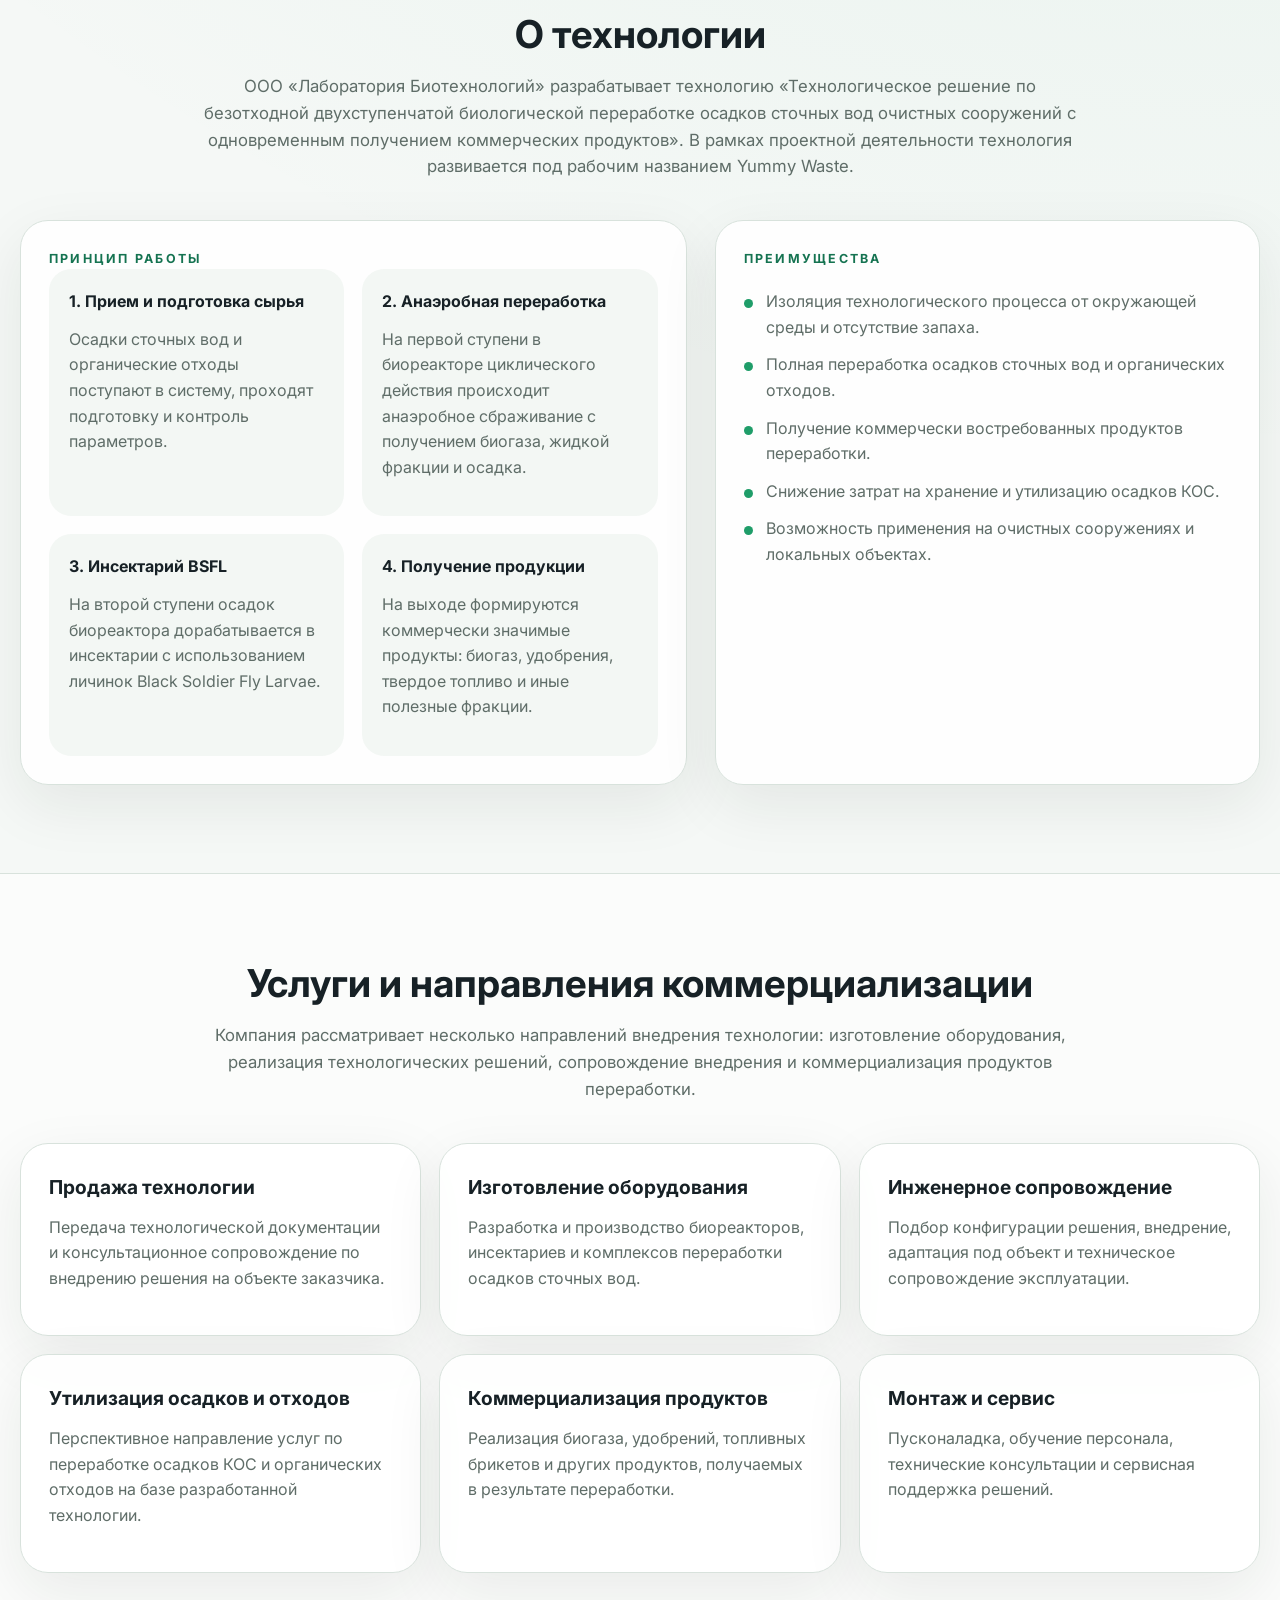
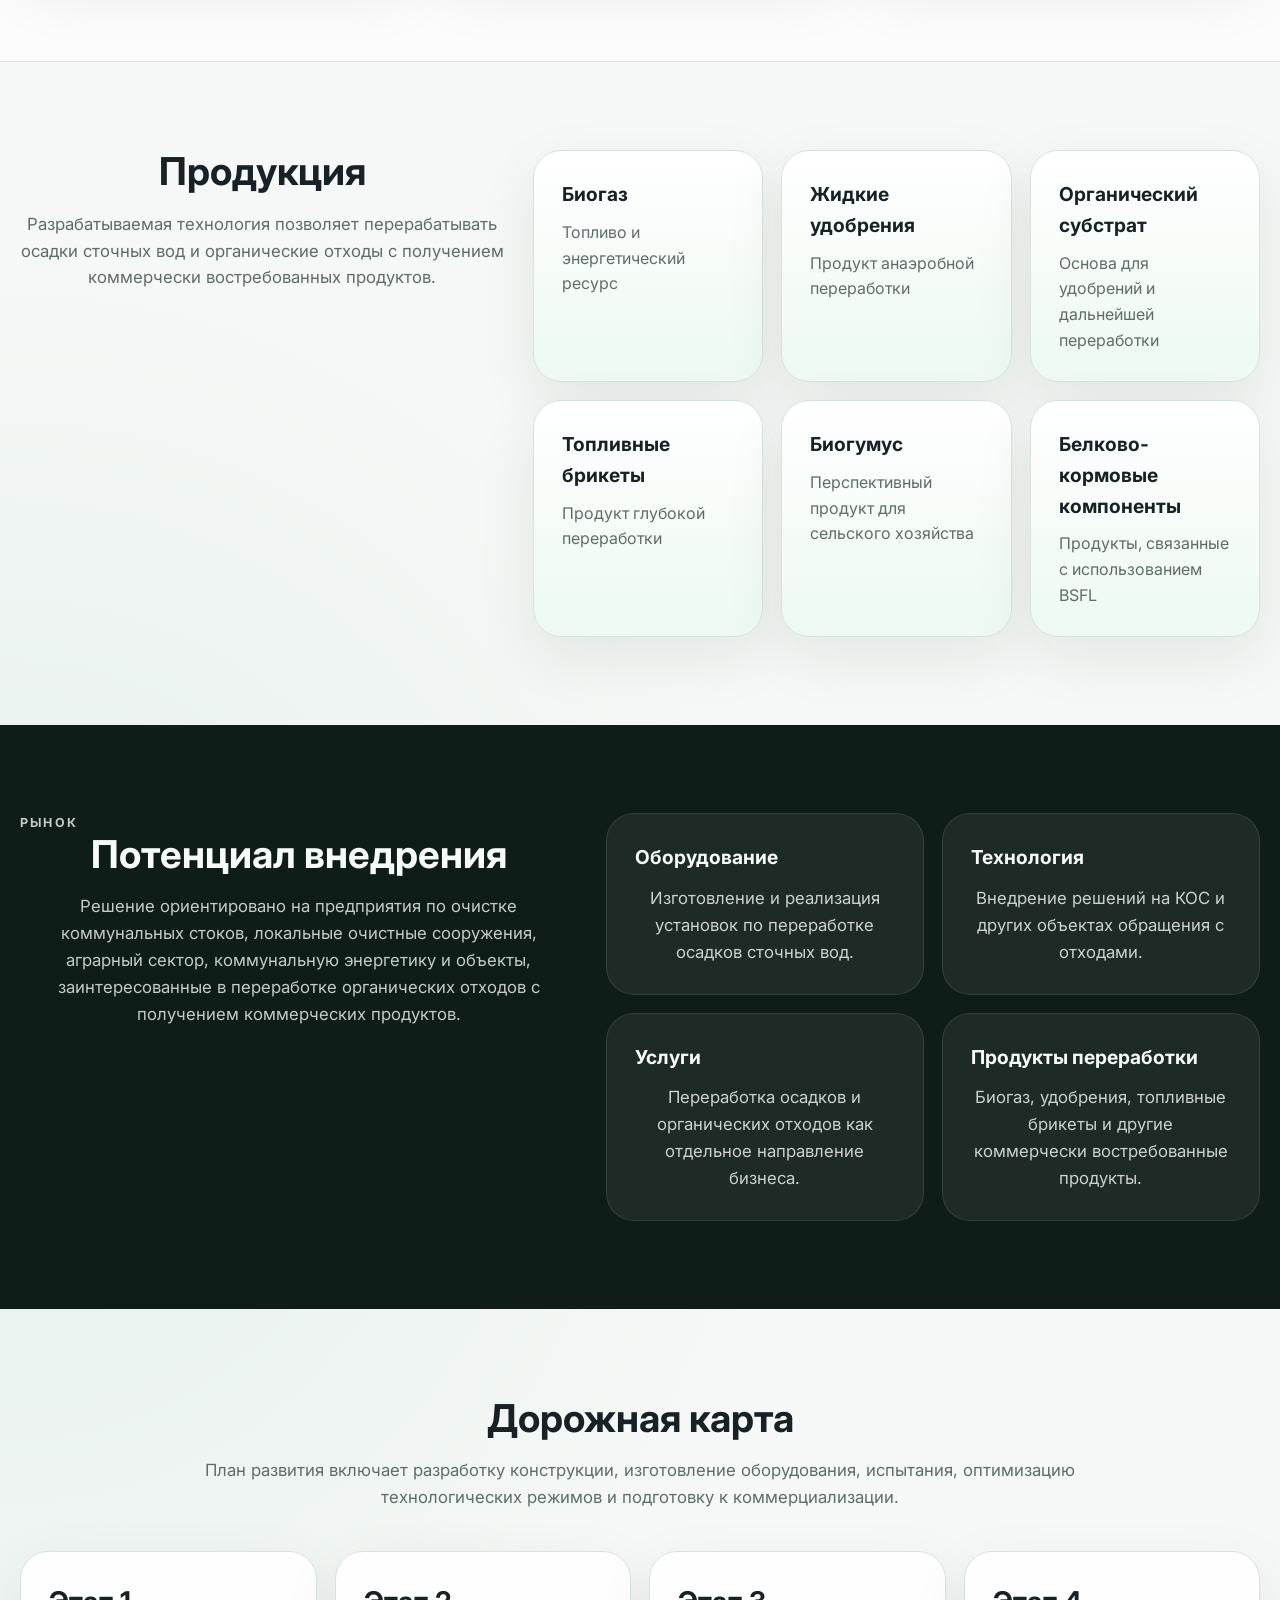
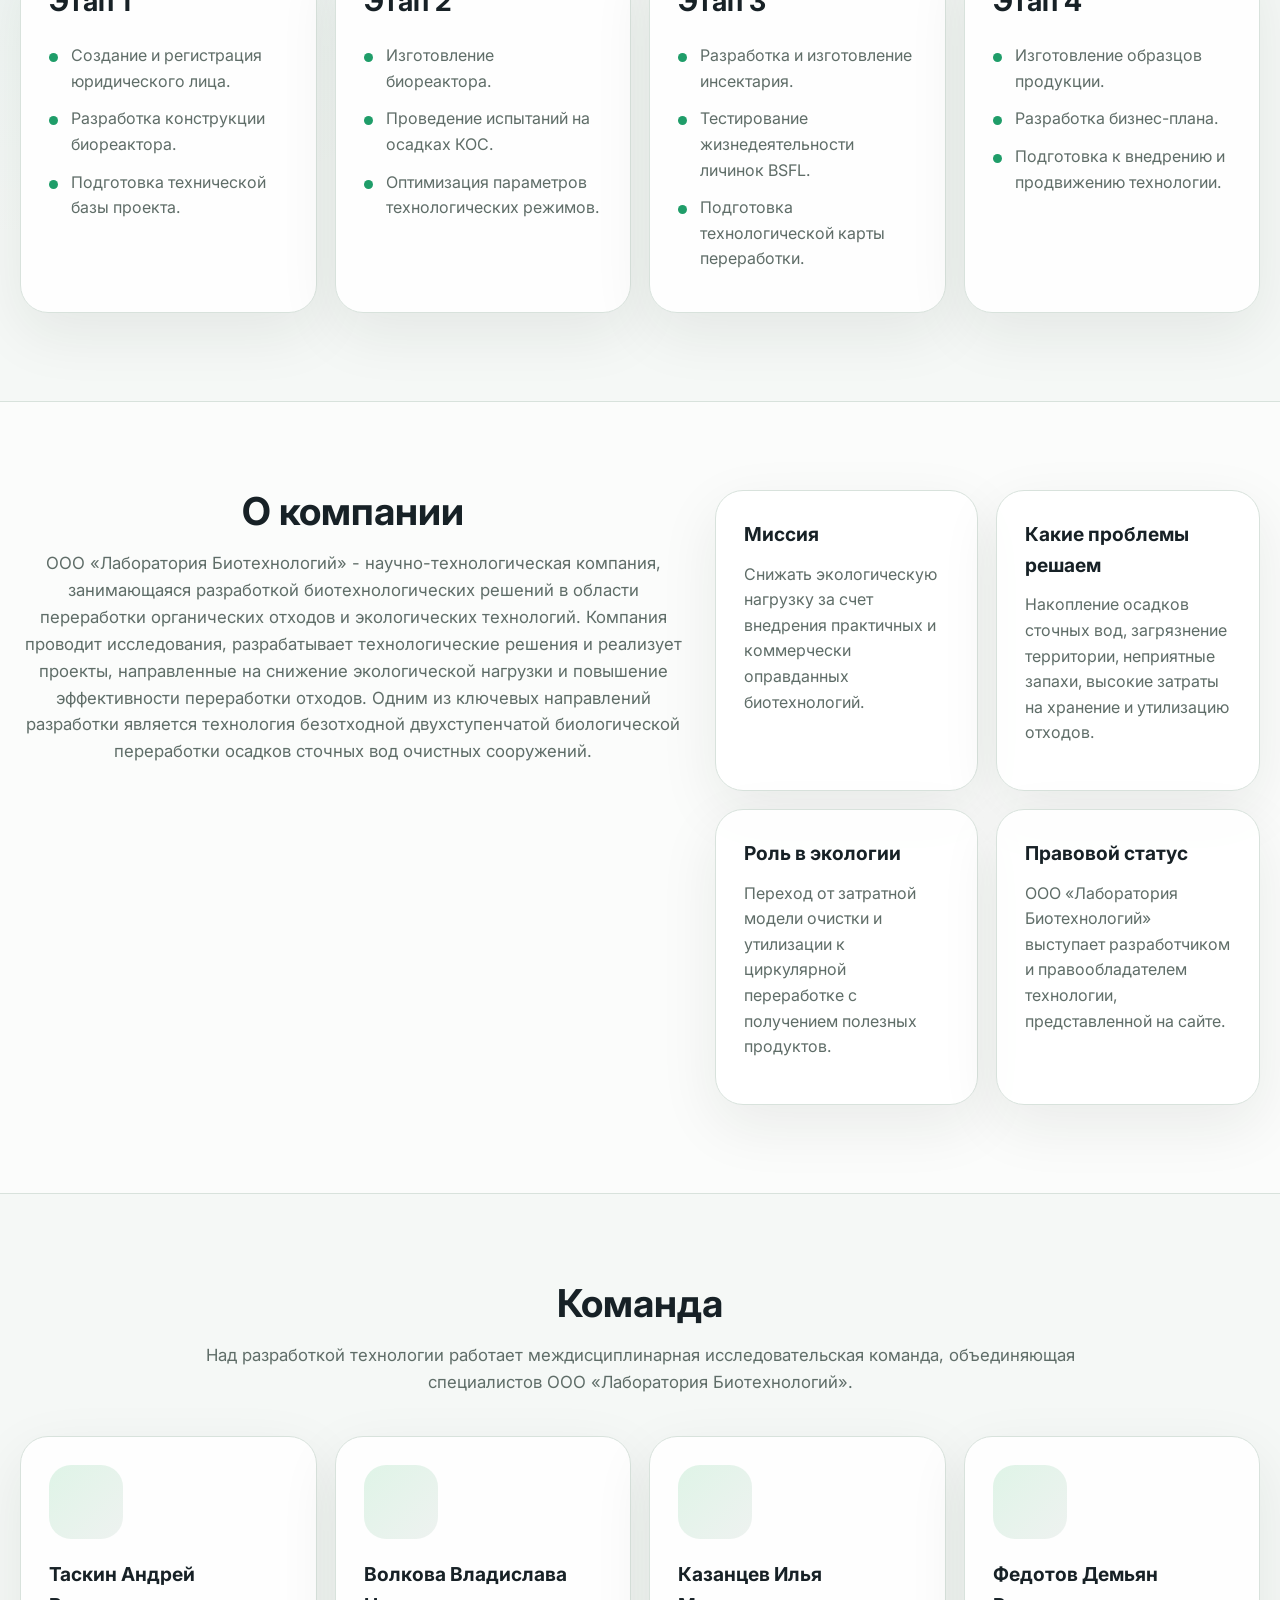
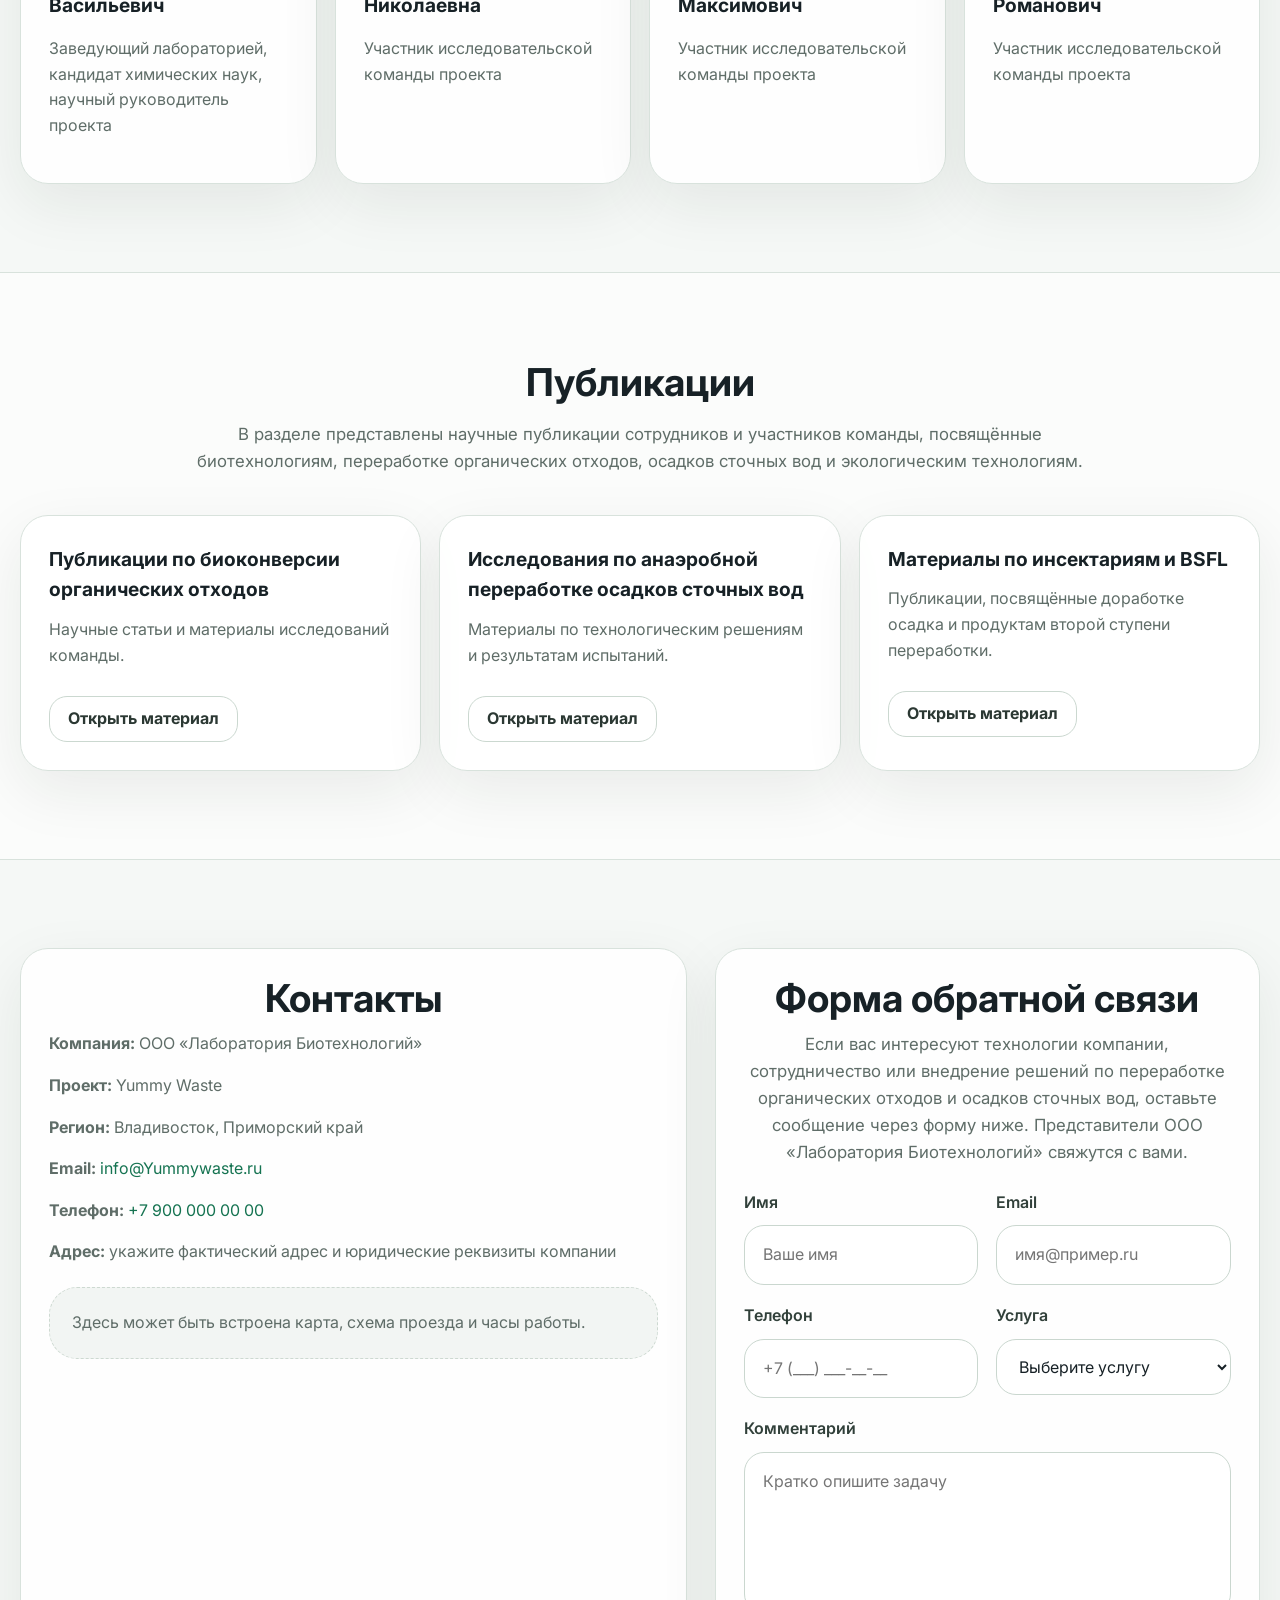
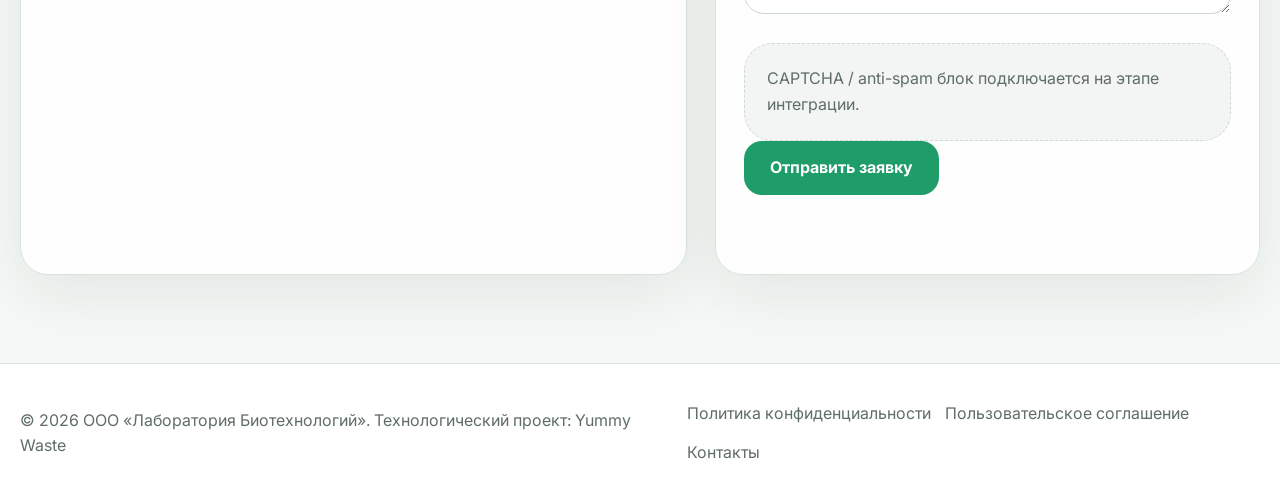
==== commit 4d823c31: "Update index.html" ====
--- a/index.html
+++ b/index.html
@@ -67,7 +67,7 @@
           <div class="hero-stats">
             <article class="stat-card">
               <strong>5 тыс т</strong>
-              <span>осадков сточных вод ежегодно образуется в Приморье</span>
+              <span>ежегодно образуется отходов в Приморском крае</span>
             </article>
             <article class="stat-card">
               <strong>2 этапа</strong>
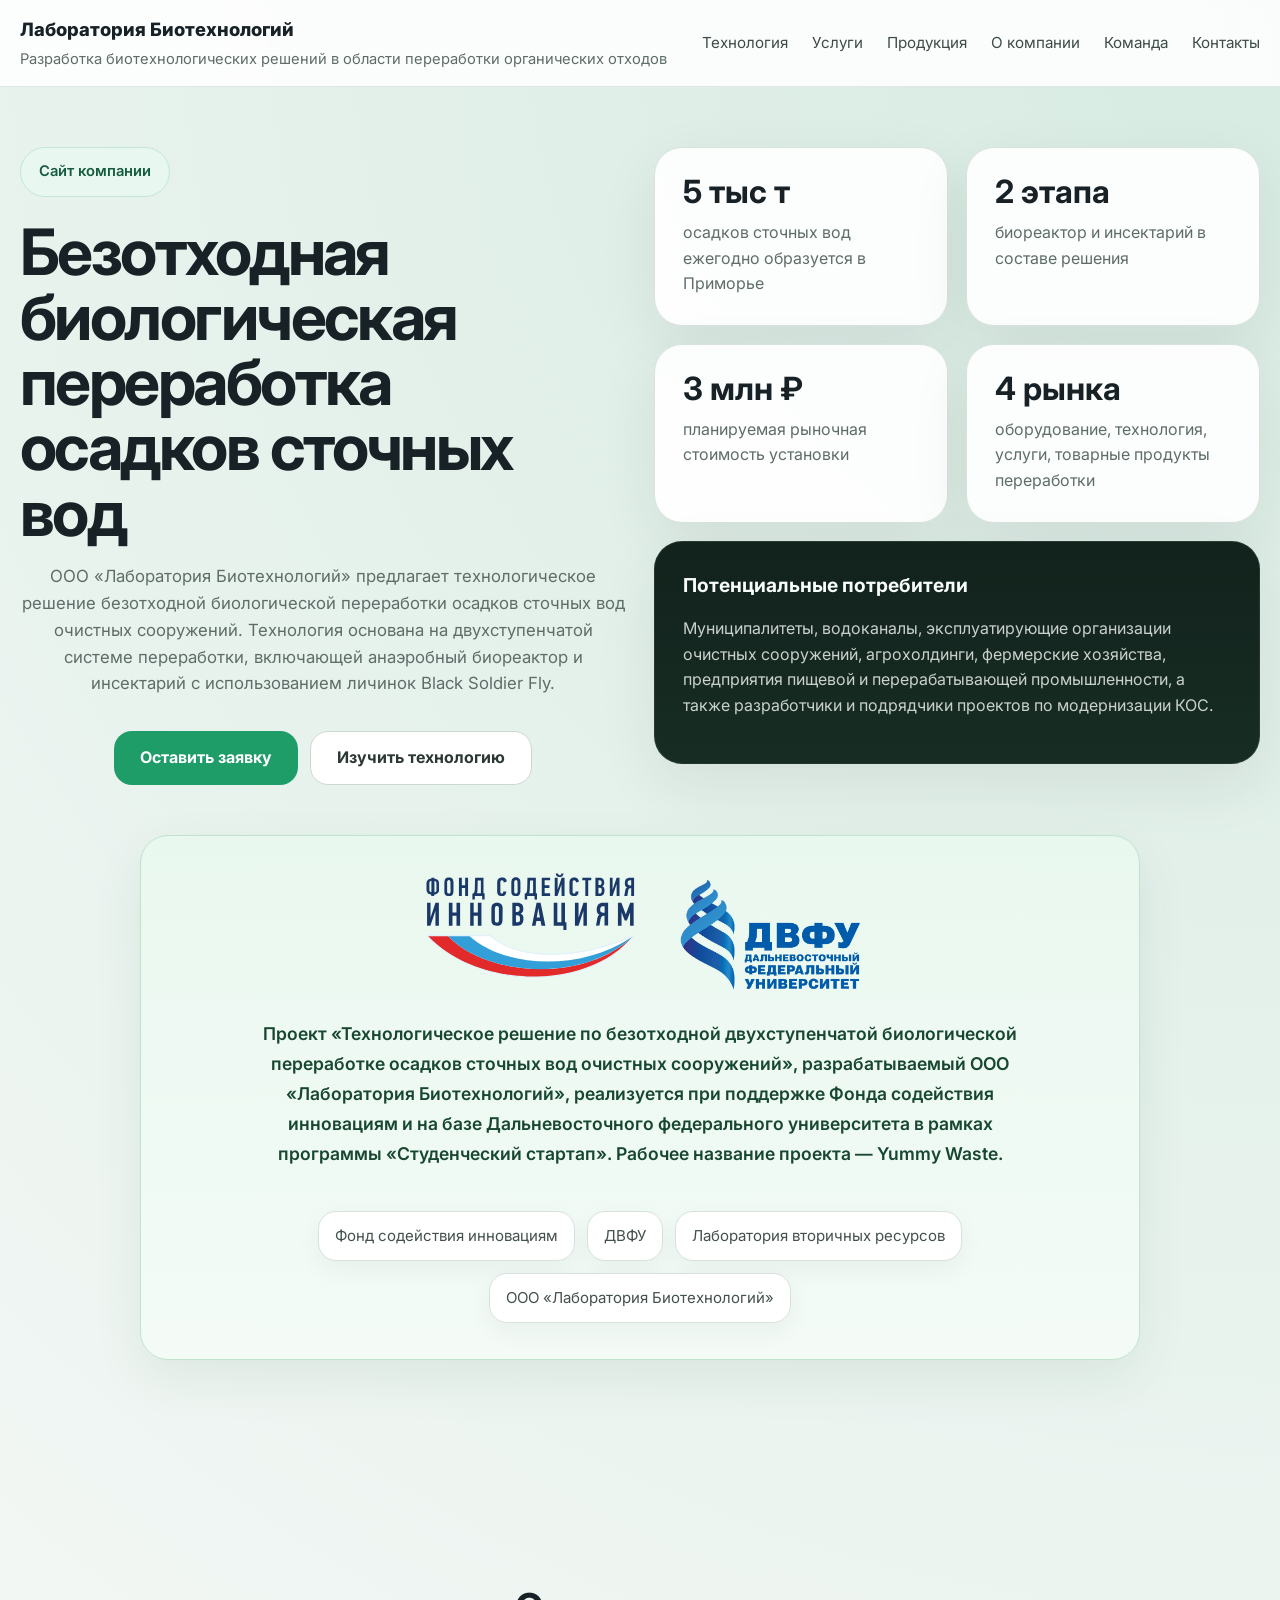
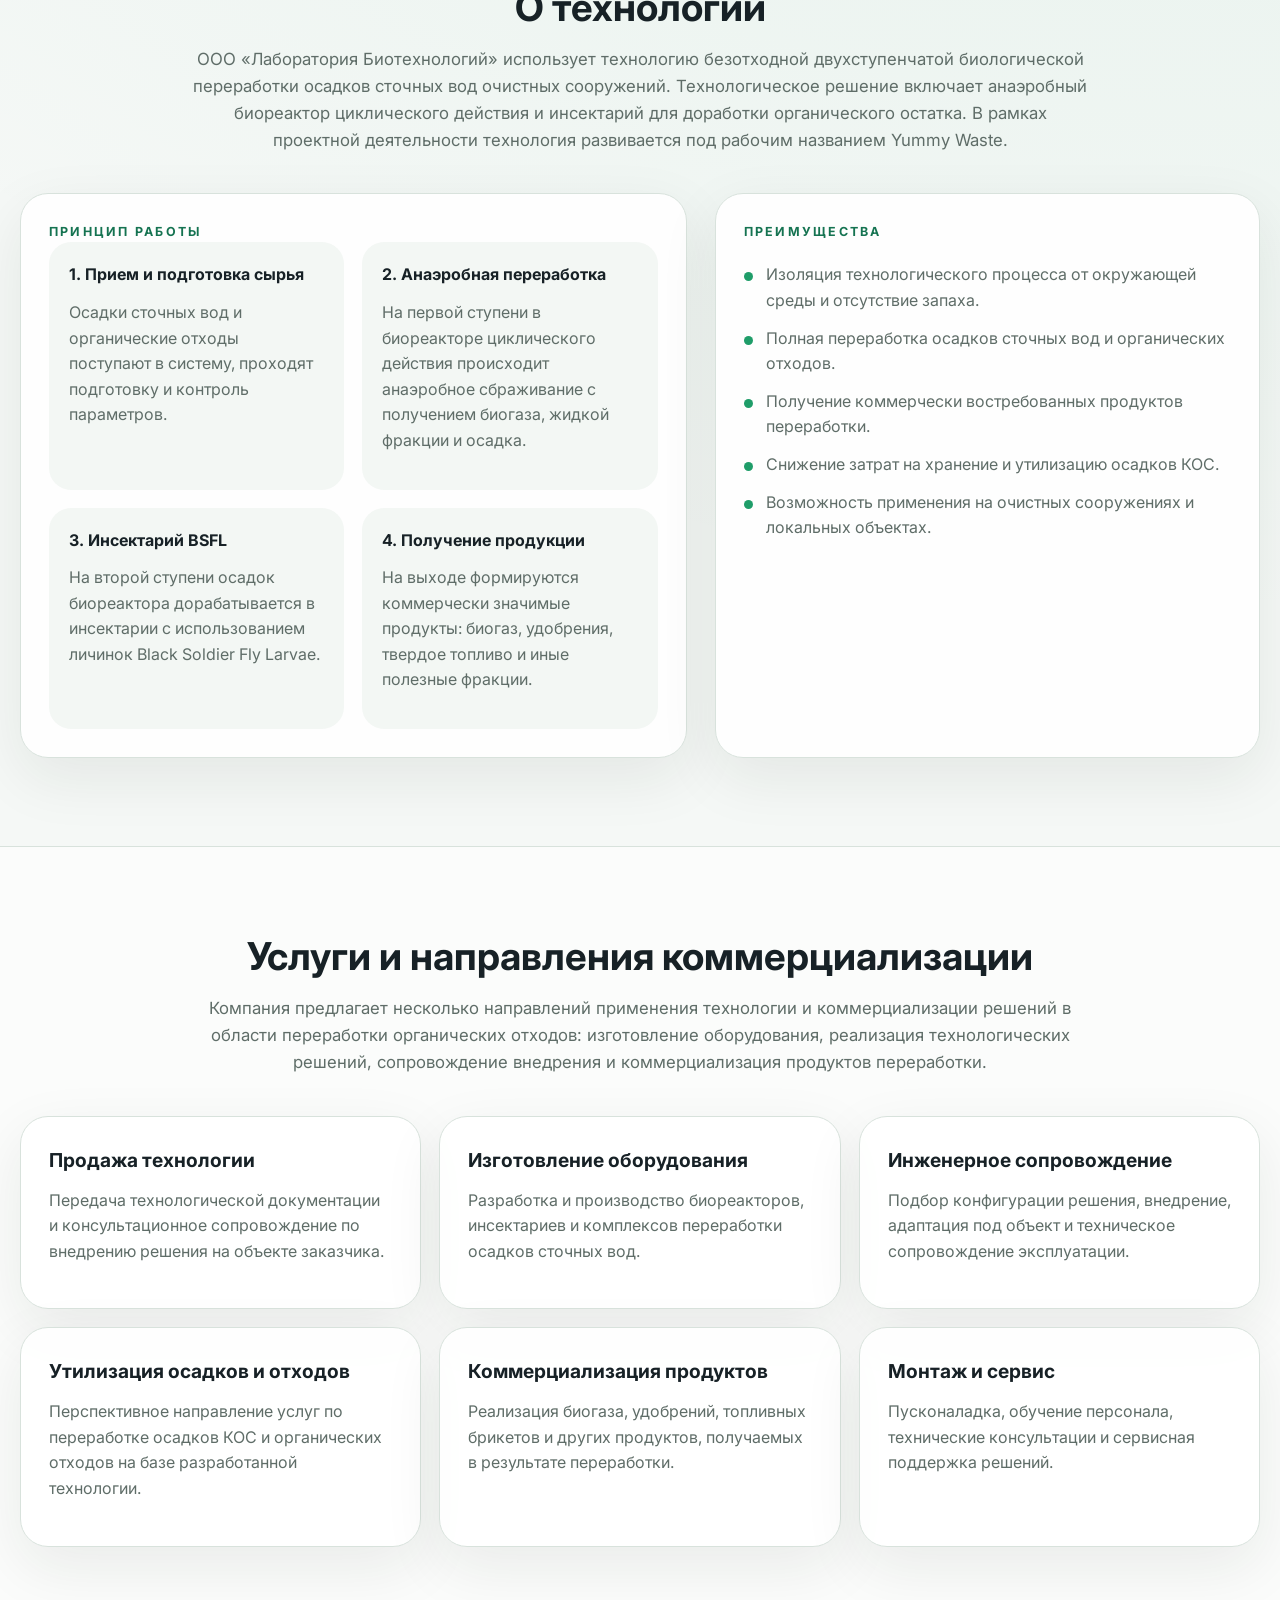
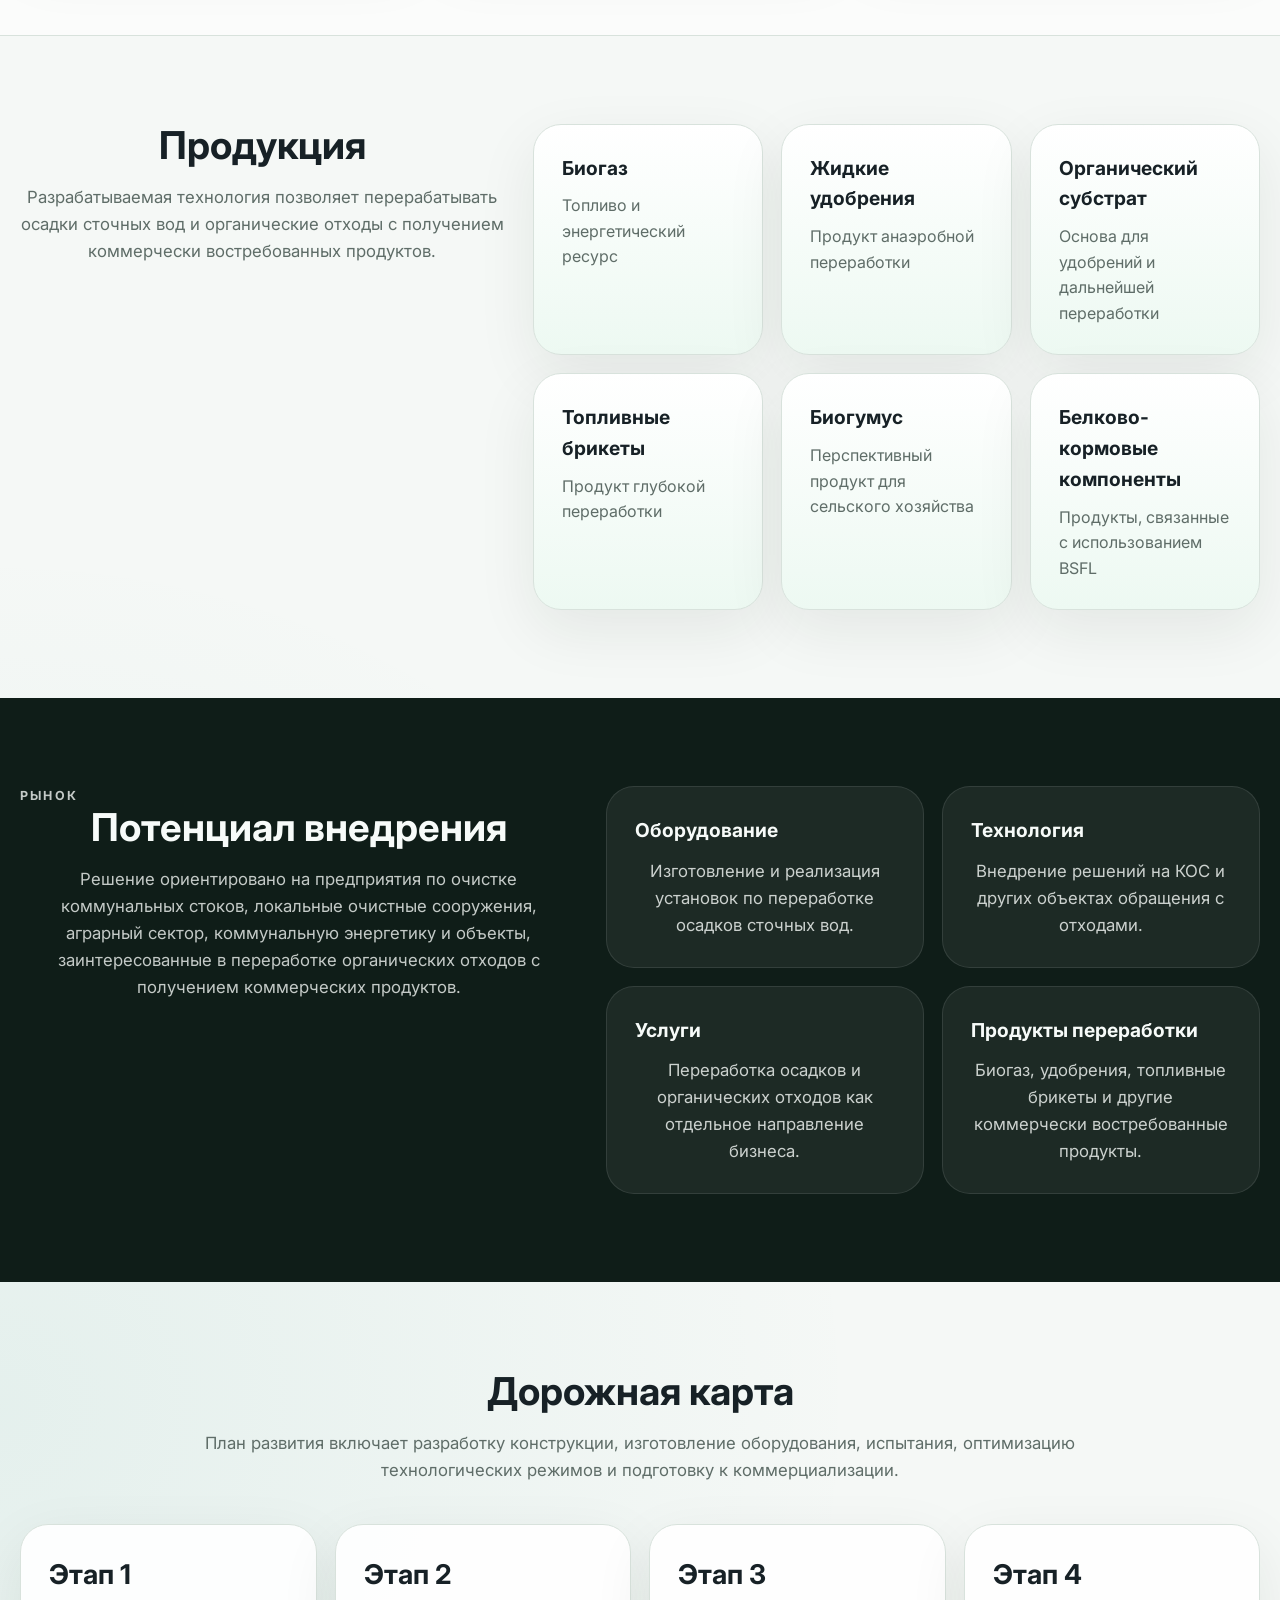
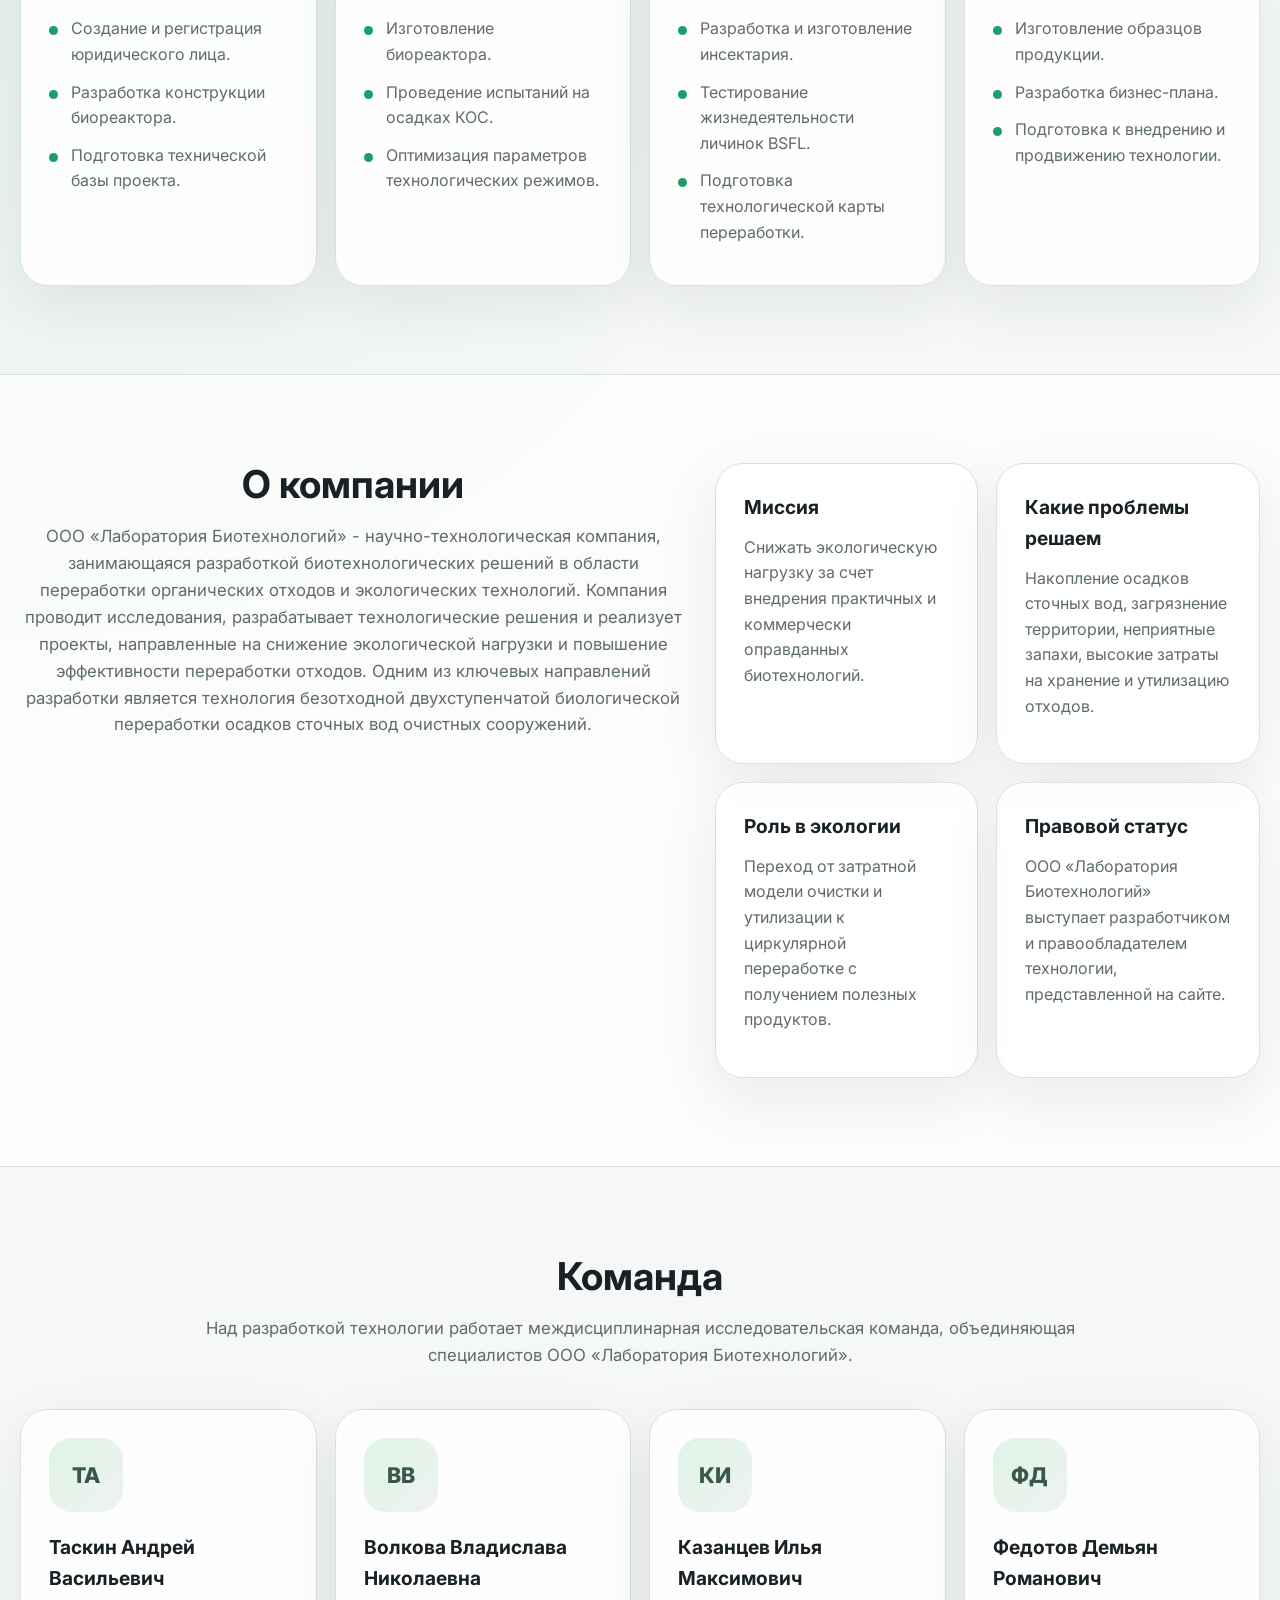
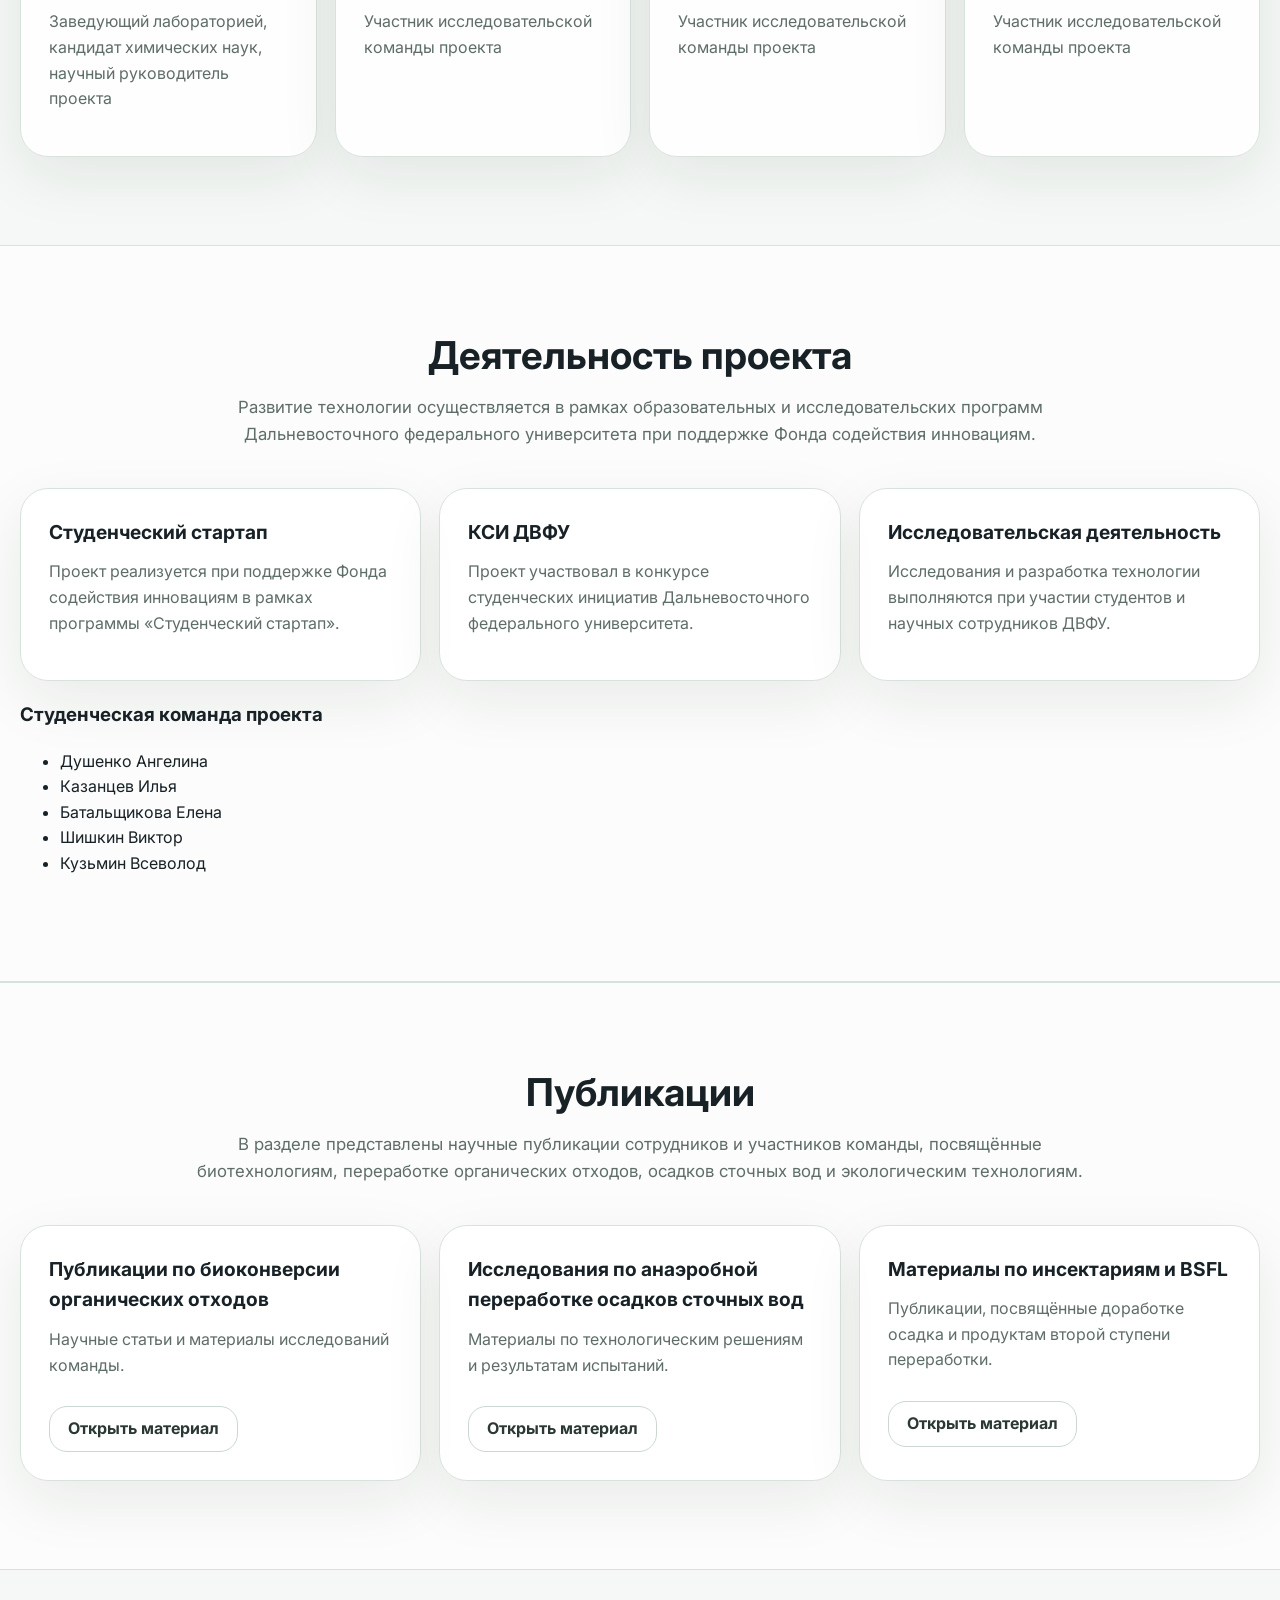
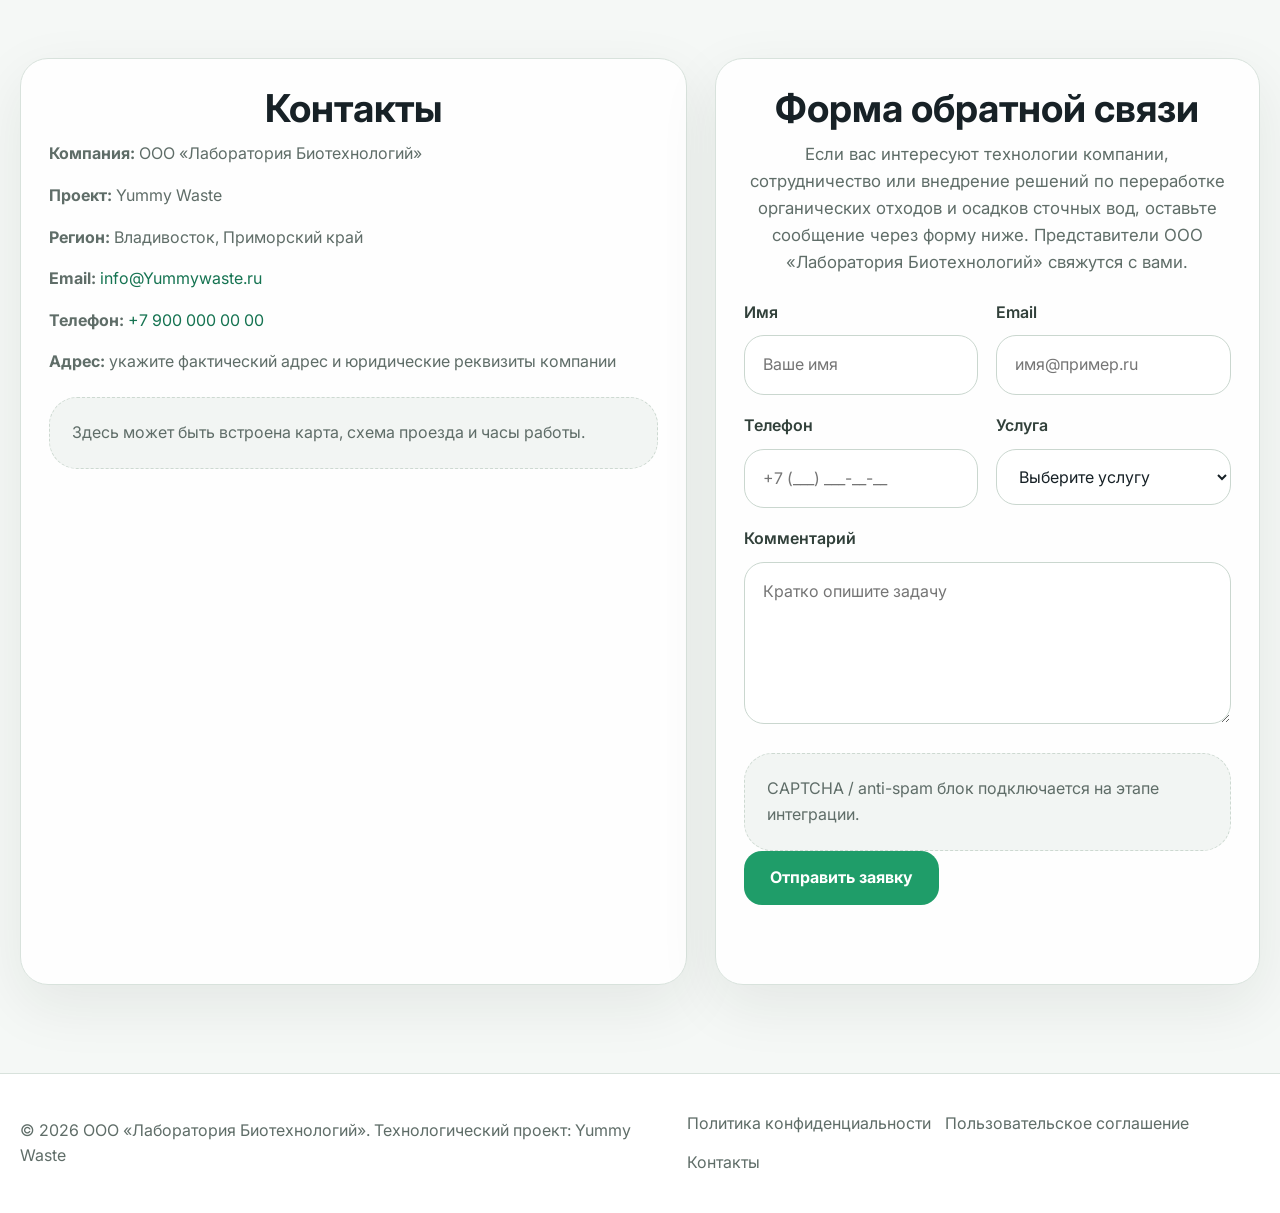
==== commit 147c7143: "Update index.html" ====
--- a/index.html
+++ b/index.html
@@ -52,11 +52,10 @@
             <div class="hero-badge">Сайт компании</div>
             <h1>Безотходная биологическая переработка осадков сточных вод</h1>
             <p class="hero-text">
-              ООО «Лаборатория Биотехнологий» разрабатывает технологические решения
-              для переработки органических отходов и осадков сточных вод очистных сооружений.
-              Одним из ключевых направлений работы является проект по безотходной
-              двухступенчатой биологической переработке осадков сточных вод,
-              развиваемый под рабочим названием Yummy Waste.
+              ООО «Лаборатория Биотехнологий» предлагает технологическое решение безотходной 
+              биологической переработки осадков сточных вод очистных сооружений. Технология 
+              основана на двухступенчатой системе переработки, включающей анаэробный биореактор 
+              и инсектарий с использованием личинок Black Soldier Fly.
             </p>
             <div class="hero-actions">
               <a class="btn btn-primary" href="#contacts">Оставить заявку</a>
@@ -67,7 +66,7 @@
           <div class="hero-stats">
             <article class="stat-card">
               <strong>5 тыс т</strong>
-              <span>ежегодно образуется отходов в Приморском крае</span>
+              <span>осадков сточных вод ежегодно образуется в Приморье</span>
             </article>
             <article class="stat-card">
               <strong>2 этапа</strong>
@@ -123,11 +122,10 @@
           <div class="section-head">
             <h2>О технологии</h2>
             <p>
-              ООО «Лаборатория Биотехнологий» разрабатывает технологию
-              «Технологическое решение по безотходной двухступенчатой биологической
-              переработке осадков сточных вод очистных сооружений с одновременным
-              получением коммерческих продуктов». В рамках проектной деятельности
-              технология развивается под рабочим названием Yummy Waste.
+              ООО «Лаборатория Биотехнологий» использует технологию безотходной 
+              двухступенчатой биологической переработки осадков сточных вод очистных сооружений. 
+              Технологическое решение включает анаэробный биореактор циклического действия и инсектарий для доработки органического остатка. 
+              В рамках проектной деятельности технология развивается под рабочим названием Yummy Waste.
             </p>
           </div>
 
@@ -185,7 +183,8 @@
           <div class="section-head">
             <h2>Услуги и направления коммерциализации</h2>
             <p>
-              Компания рассматривает несколько направлений внедрения технологии:
+              Компания предлагает несколько направлений применения технологии и 
+              коммерциализации решений в области переработки органических отходов:
               изготовление оборудования, реализация технологических решений,
               сопровождение внедрения и коммерциализация продуктов переработки.
             </p>
@@ -400,26 +399,85 @@
 
           <div class="cards-grid cards-grid-4 team-grid">
             <article class="team-card">
-              <div class="avatar"></div>
+              <div class="avatar">ТА</div>
               <h3>Таскин Андрей Васильевич</h3>
               <p>Заведующий лабораторией, кандидат химических наук, научный руководитель проекта</p>
             </article>
             <article class="team-card">
-              <div class="avatar"></div>
+              <div class="avatar">ВВ</div>
               <h3>Волкова Владислава Николаевна</h3>
               <p>Участник исследовательской команды проекта</p>
             </article>
             <article class="team-card">
-              <div class="avatar"></div>
+              <div class="avatar">КИ</div>
               <h3>Казанцев Илья Максимович</h3>
               <p>Участник исследовательской команды проекта</p>
             </article>
             <article class="team-card">
-              <div class="avatar"></div>
+              <div class="avatar">ФД</div>
               <h3>Федотов Демьян Романович</h3>
               <p>Участник исследовательской команды проекта</p>
             </article>
           </div>
+        </div>
+      </section>
+
+        <section class="section section-muted">
+  <div class="container">
+
+    <div class="section-head">
+      <h2>Деятельность проекта</h2>
+      <p>
+        Развитие технологии осуществляется в рамках образовательных и
+        исследовательских программ Дальневосточного федерального университета
+        при поддержке Фонда содействия инновациям.
+      </p>
+    </div>
+
+    <div class="cards-grid cards-grid-3">
+
+      <article class="card">
+        <h3>Студенческий стартап</h3>
+        <p>
+          Проект реализуется при поддержке Фонда содействия инновациям
+          в рамках программы «Студенческий стартап».
+        </p>
+      </article>
+
+      <article class="card">
+        <h3>КСИ ДВФУ</h3>
+        <p>
+          Проект участвовал в конкурсе студенческих инициатив
+          Дальневосточного федерального университета.
+        </p>
+      </article>
+
+      <article class="card">
+        <h3>Исследовательская деятельность</h3>
+        <p>
+          Исследования и разработка технологии выполняются при участии
+          студентов и научных сотрудников ДВФУ.
+        </p>
+      </article>
+
+    </div>
+
+    <div class="project-team">
+      <h3>Студенческая команда проекта</h3>
+
+      <ul class="project-team-list">
+        <li>Душенко Ангелина</li>
+        <li>Казанцев Илья</li>
+        <li>Батальщикова Елена</li>
+        <li>Шишкин Виктор</li>
+        <li>Кузьмин Всеволод</li>
+      </ul>
+    </div>
+
+  </div>
+</section>
+
+ 
         </div>
       </section>
 
@@ -433,7 +491,6 @@
               осадков сточных вод и экологическим технологиям.
             </p>
           </div>
-
           <div class="cards-grid cards-grid-3">
             <article class="card publication-card">
               <h3>Публикации по биоконверсии органических отходов</h3>
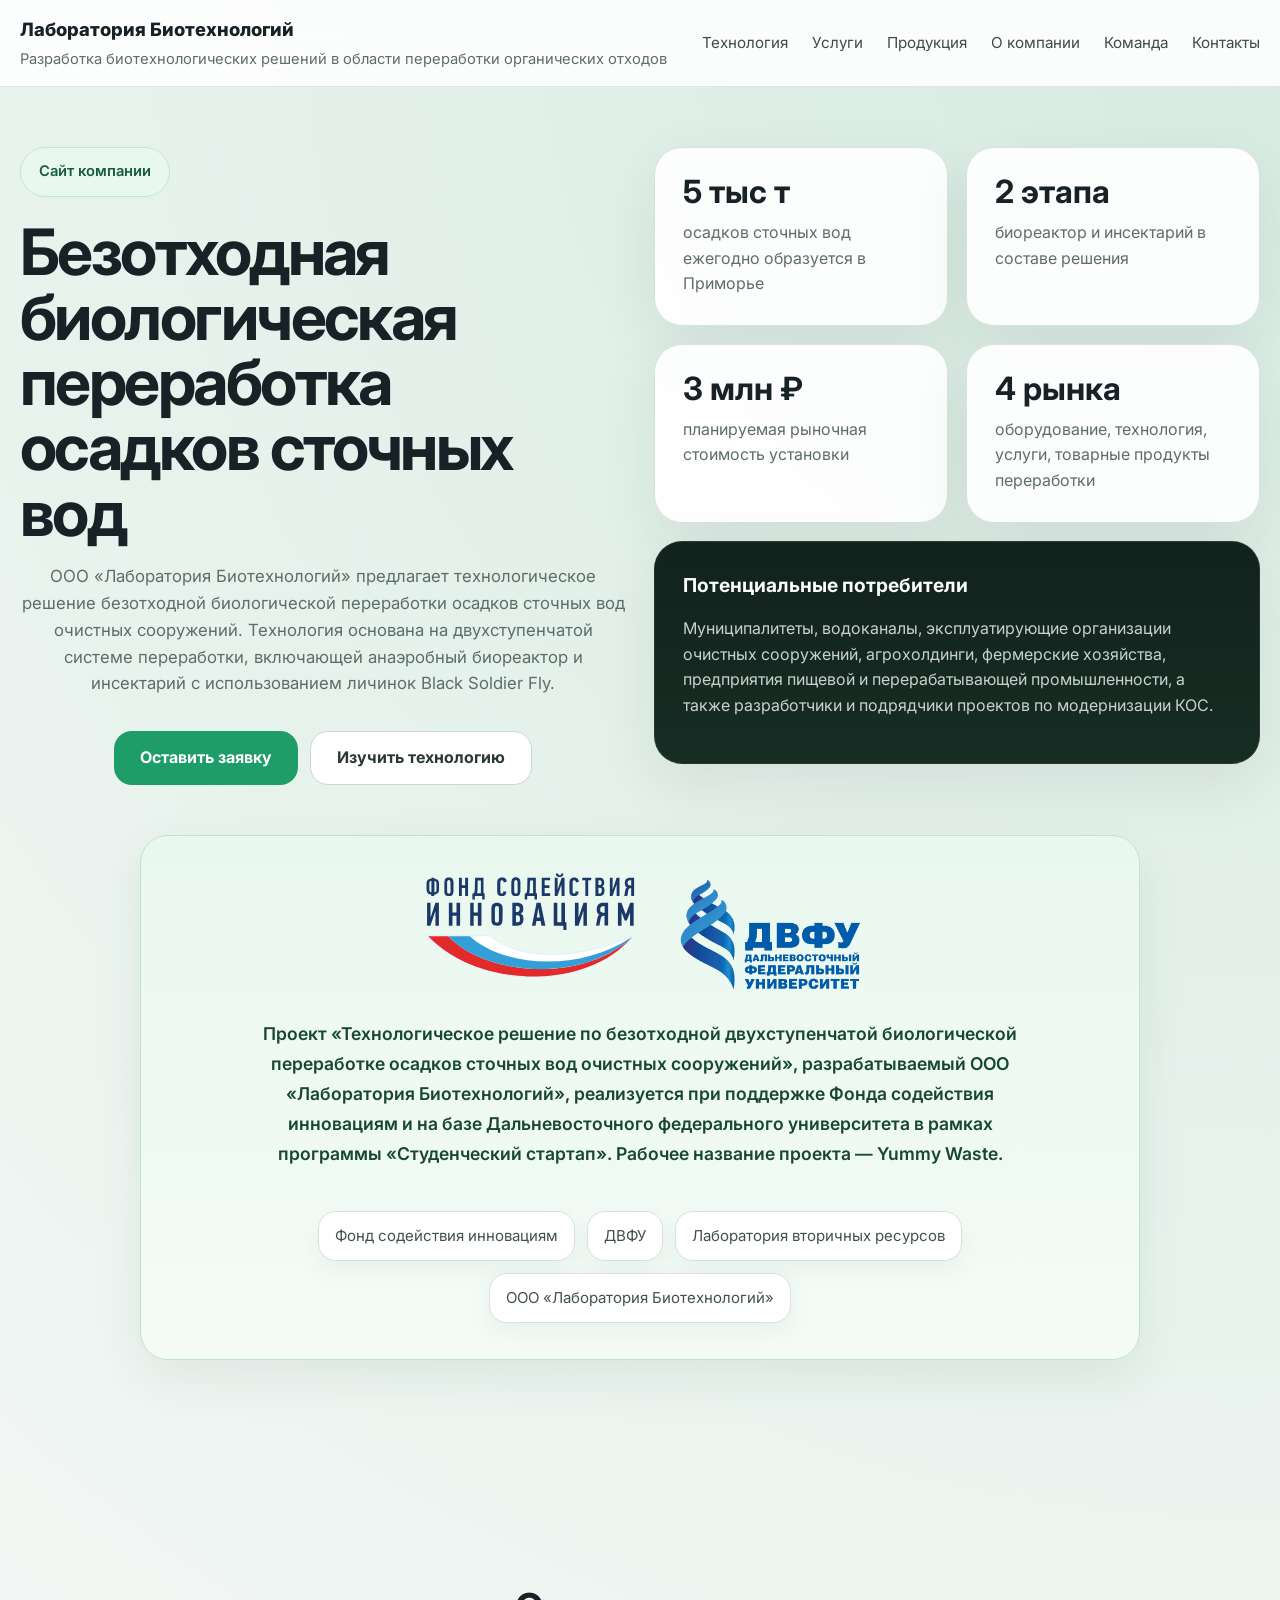
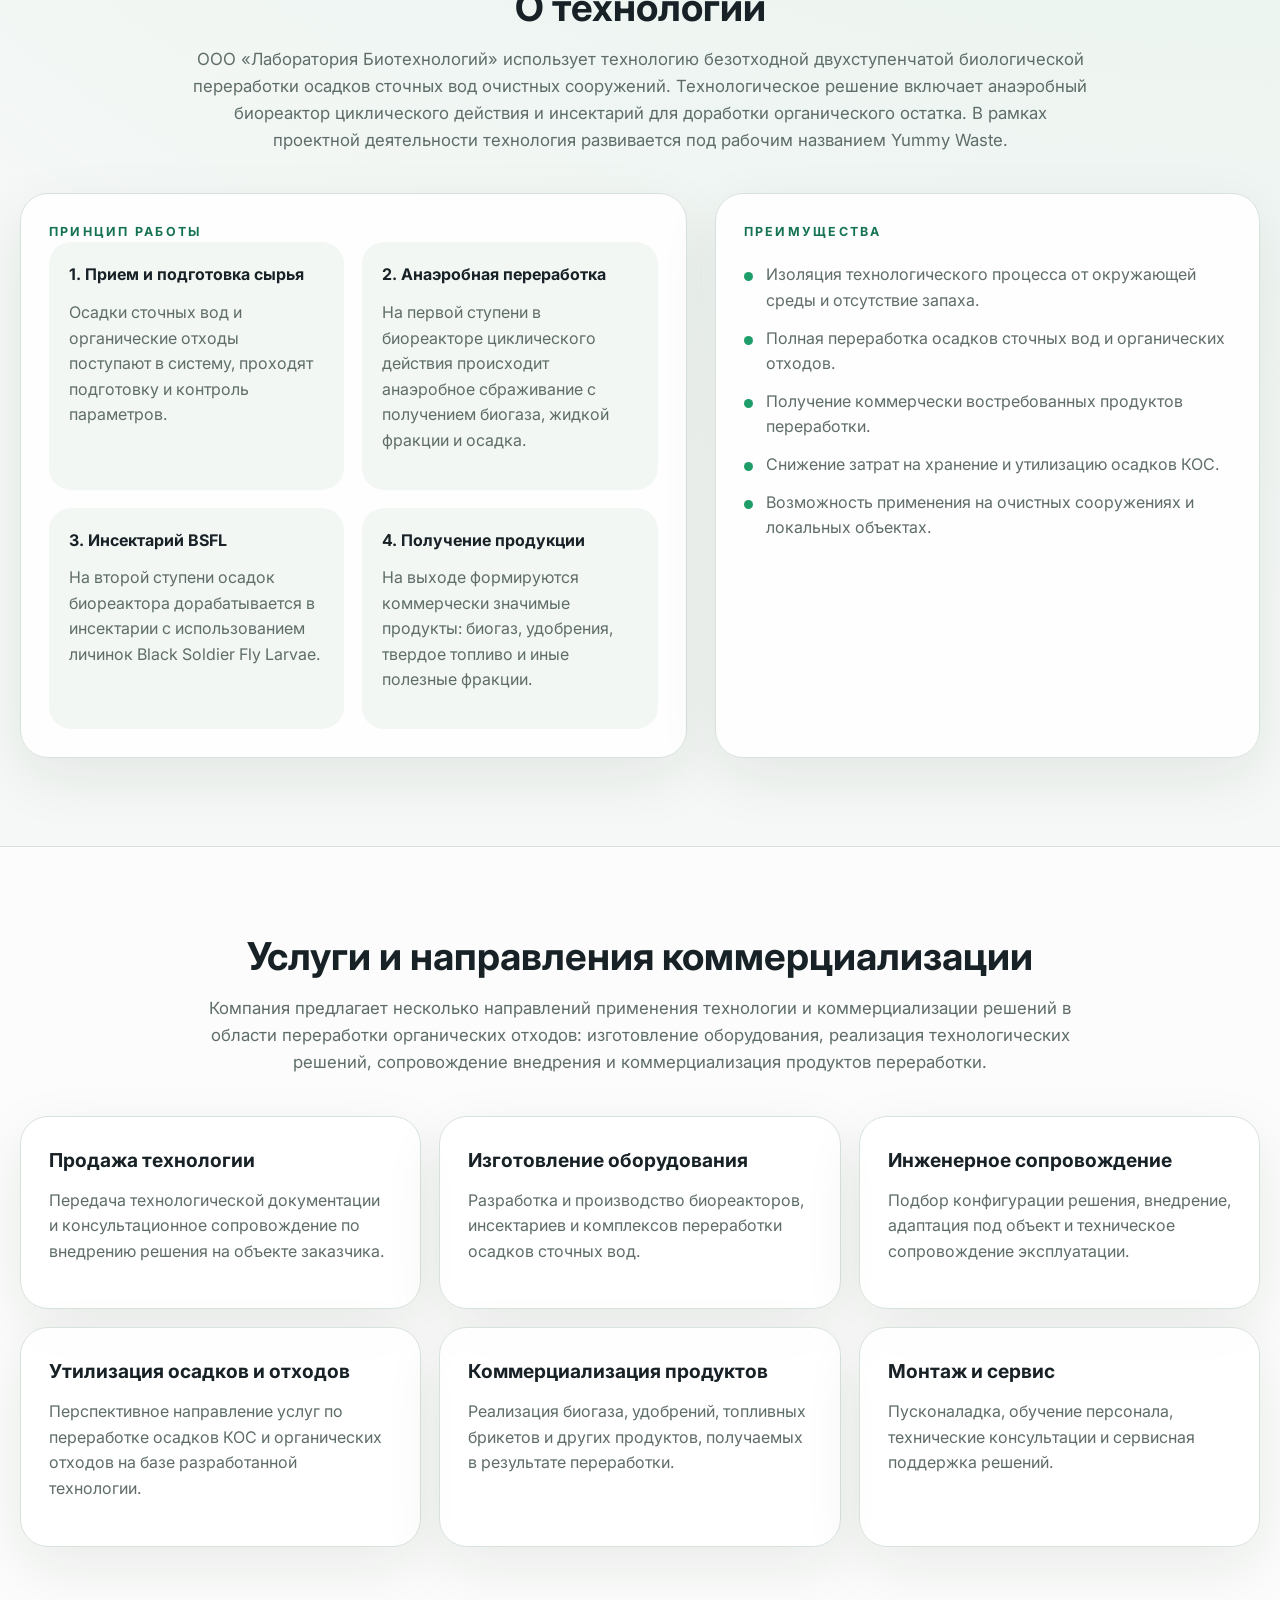
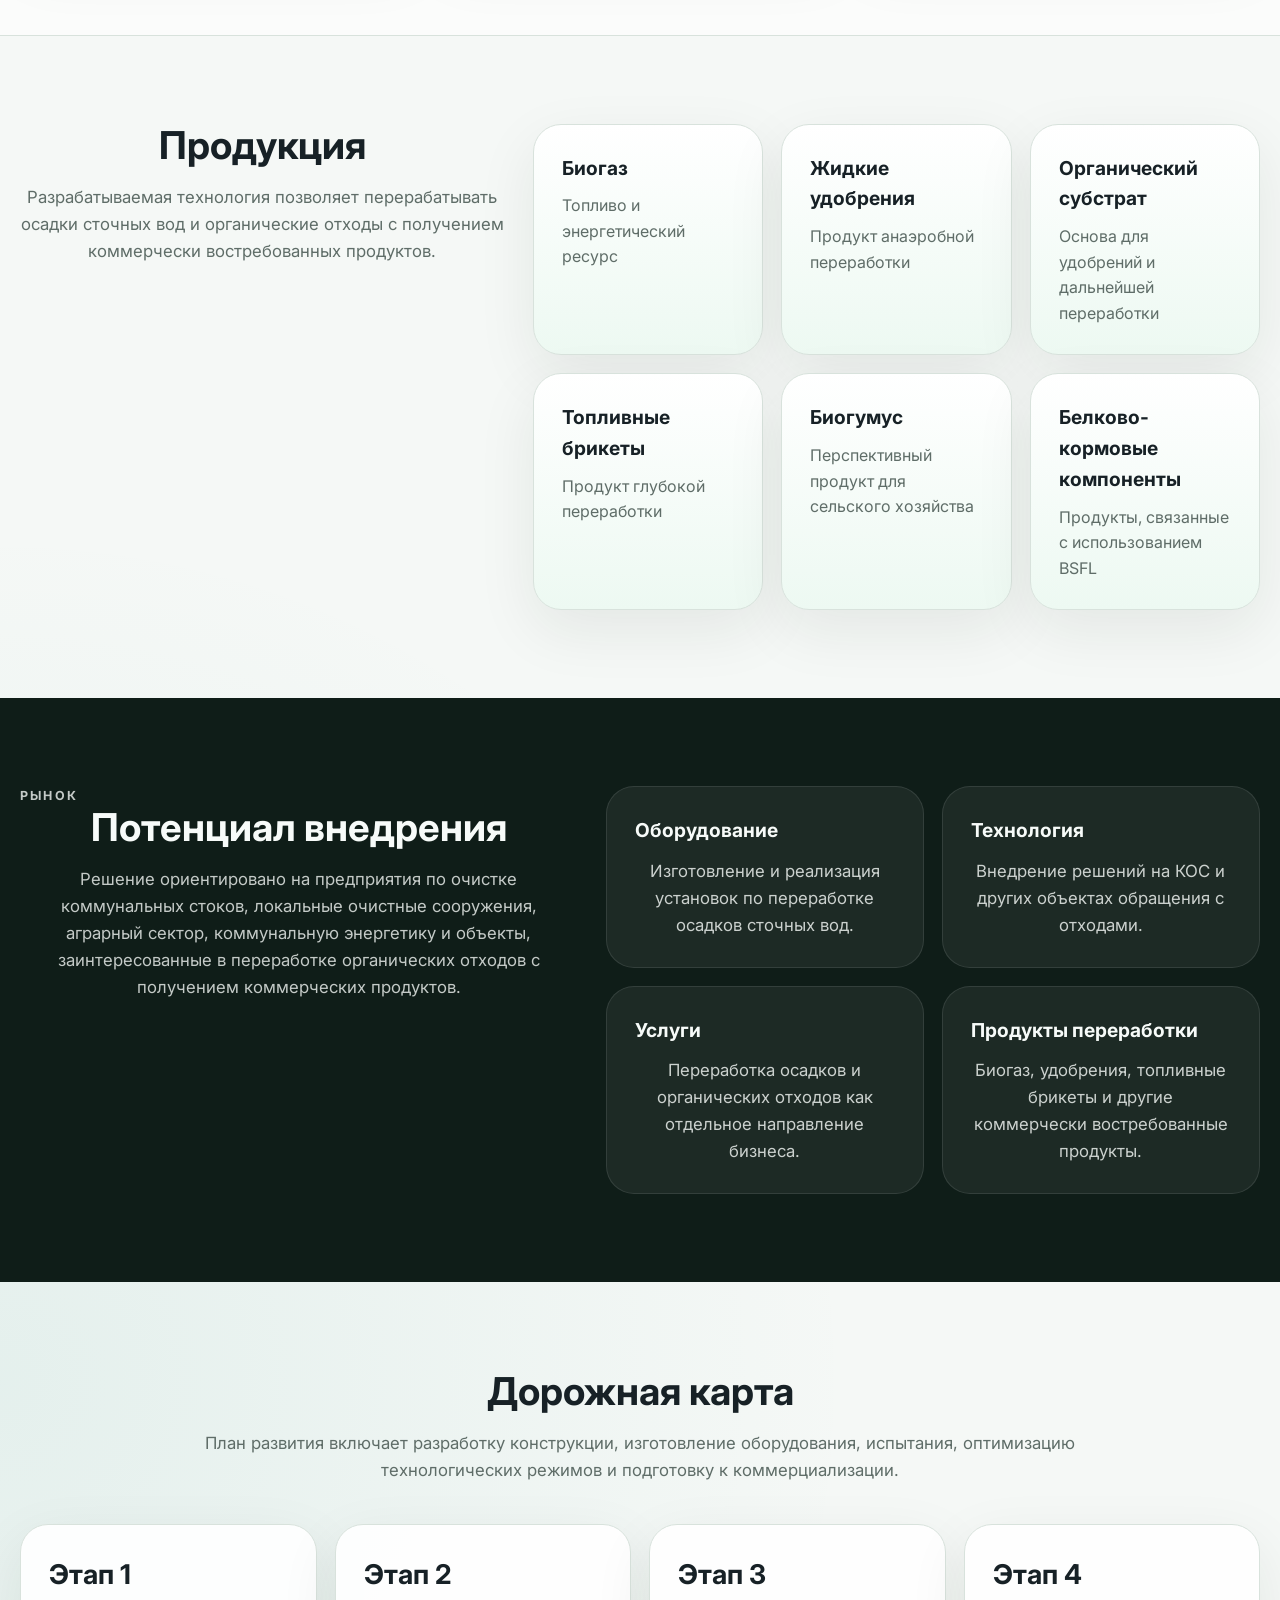
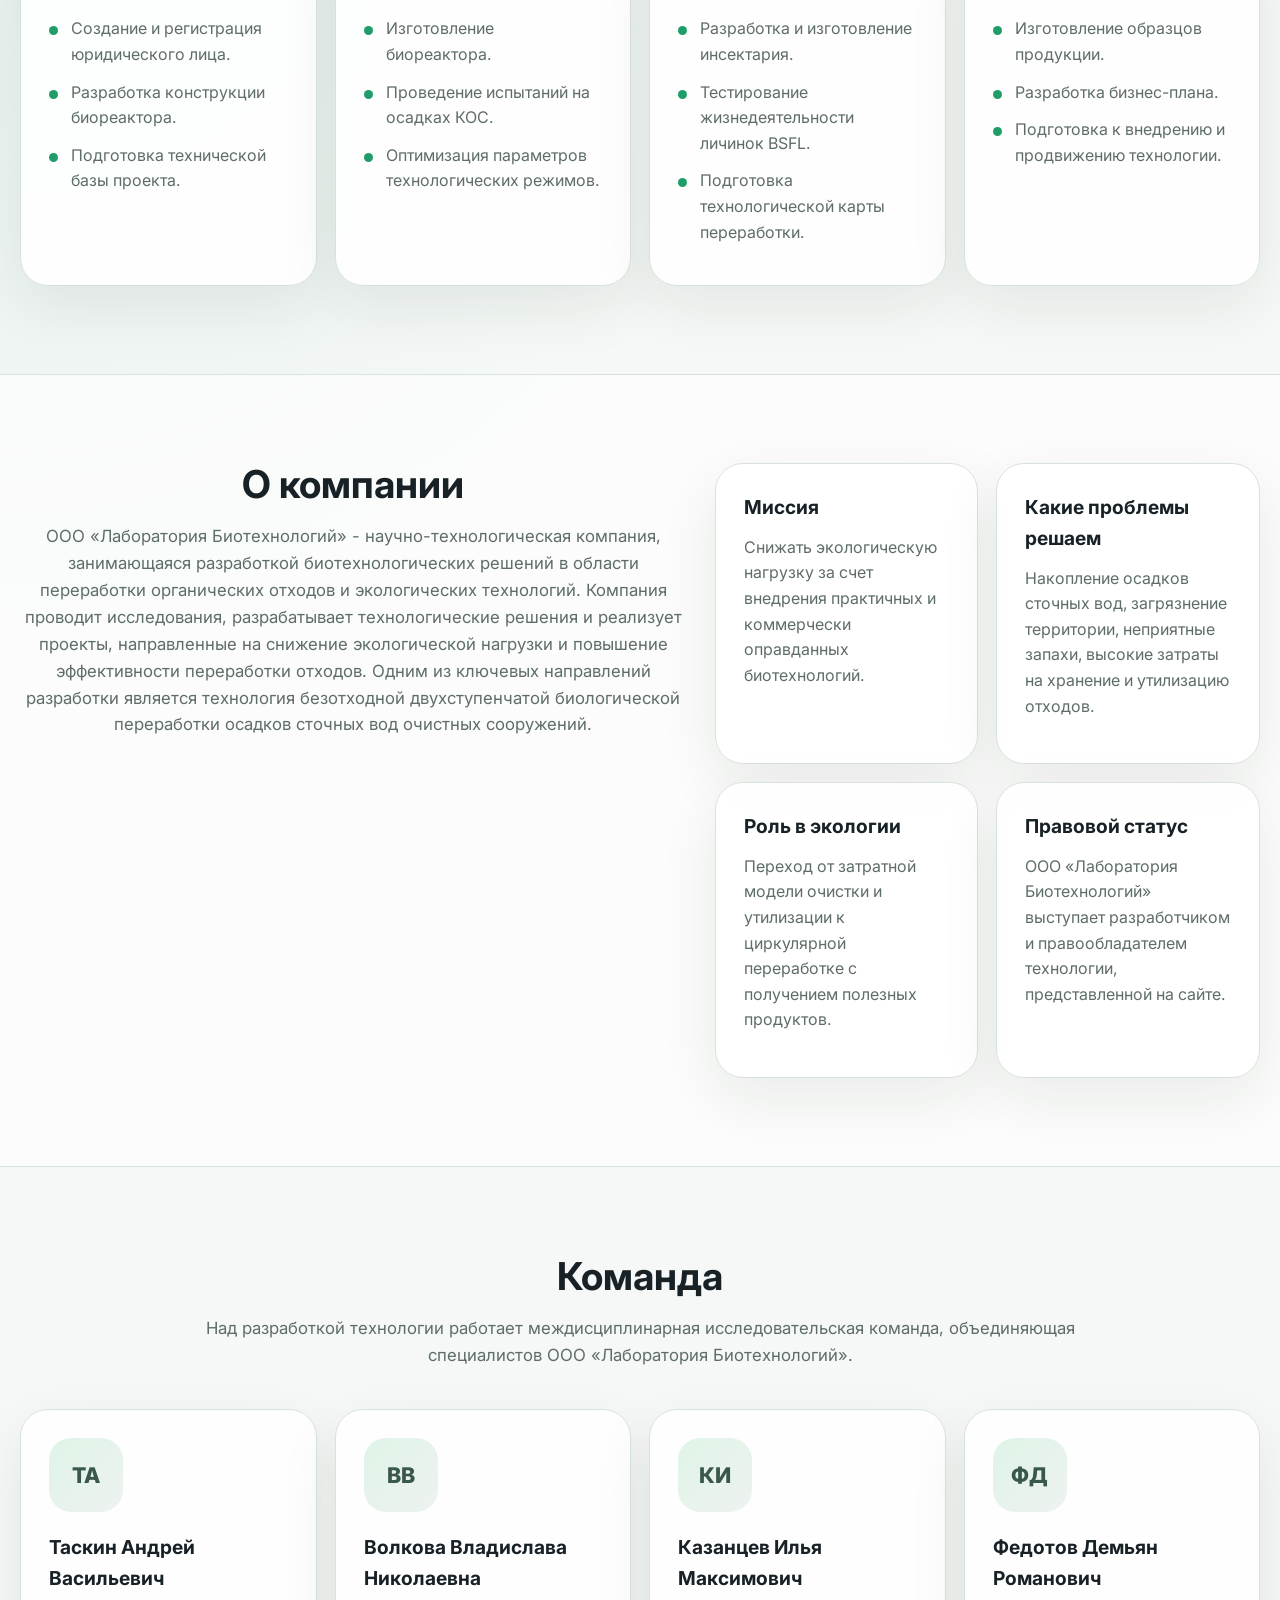
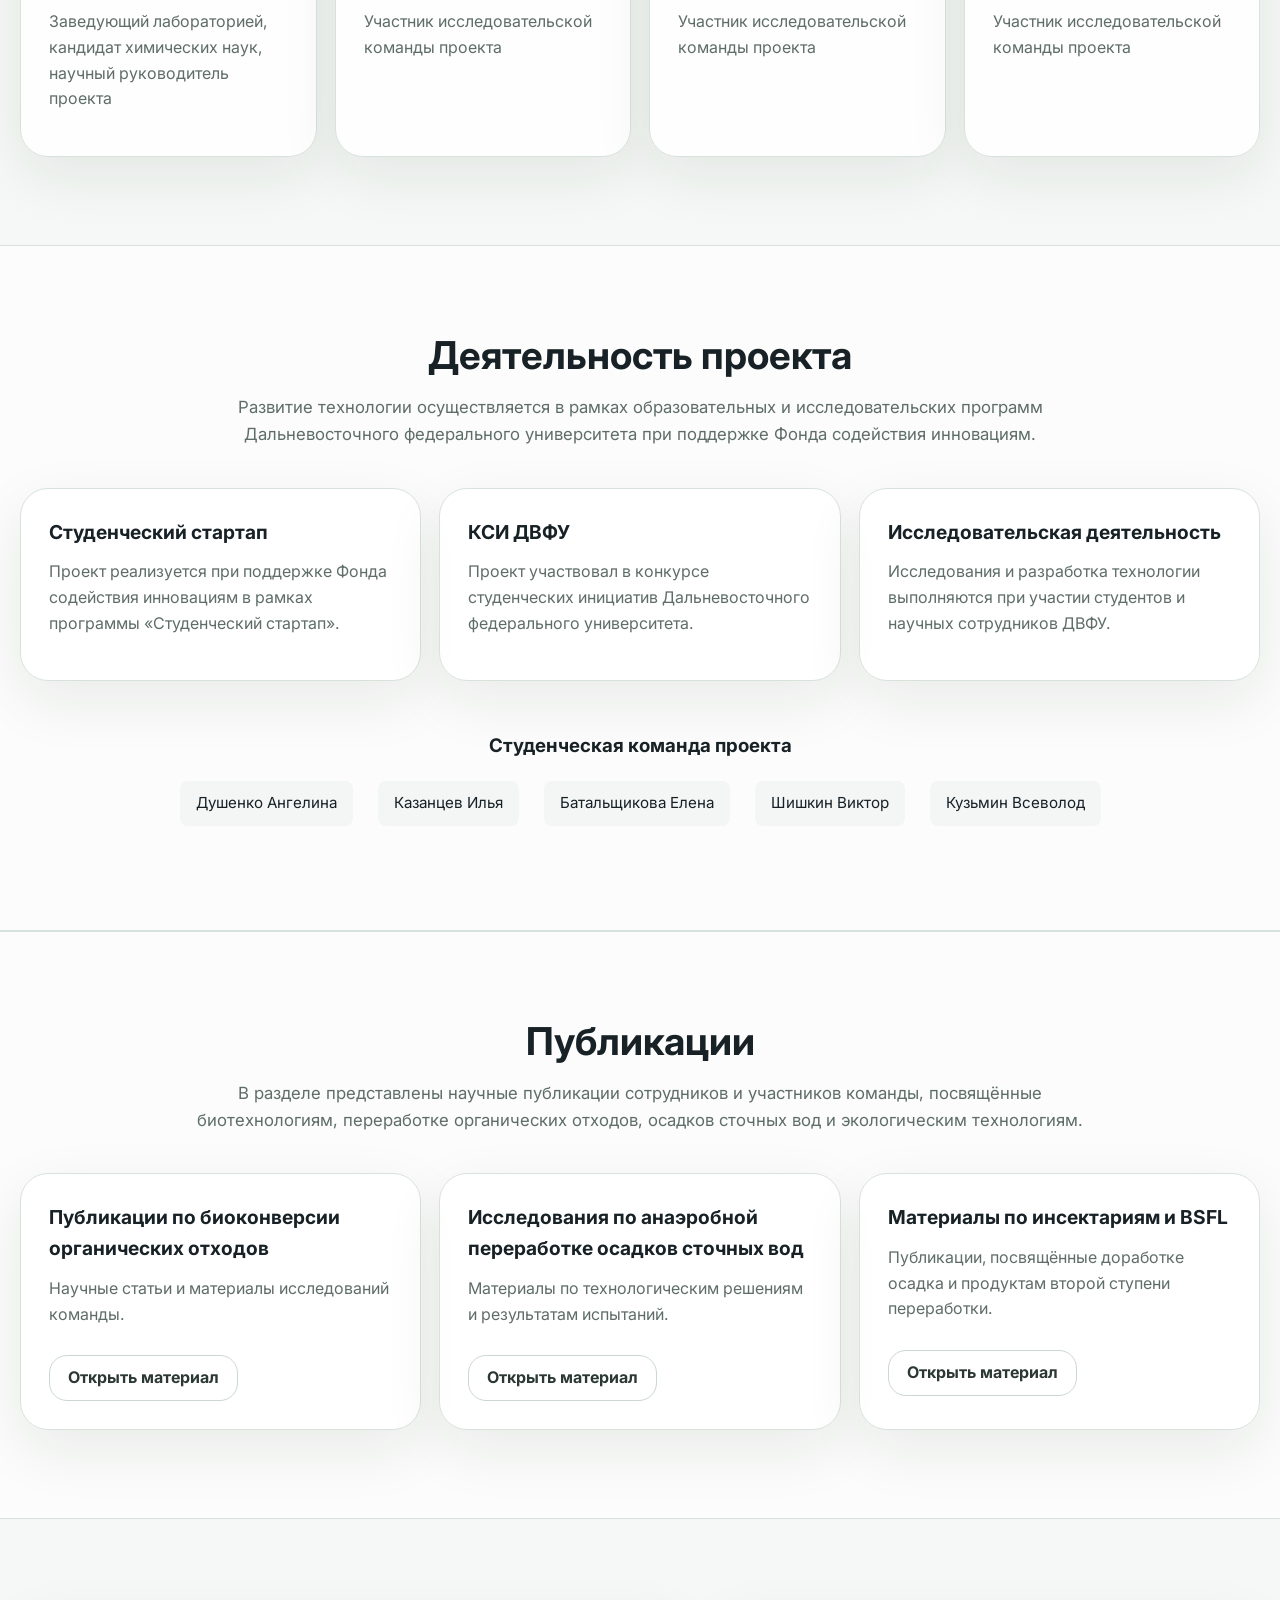
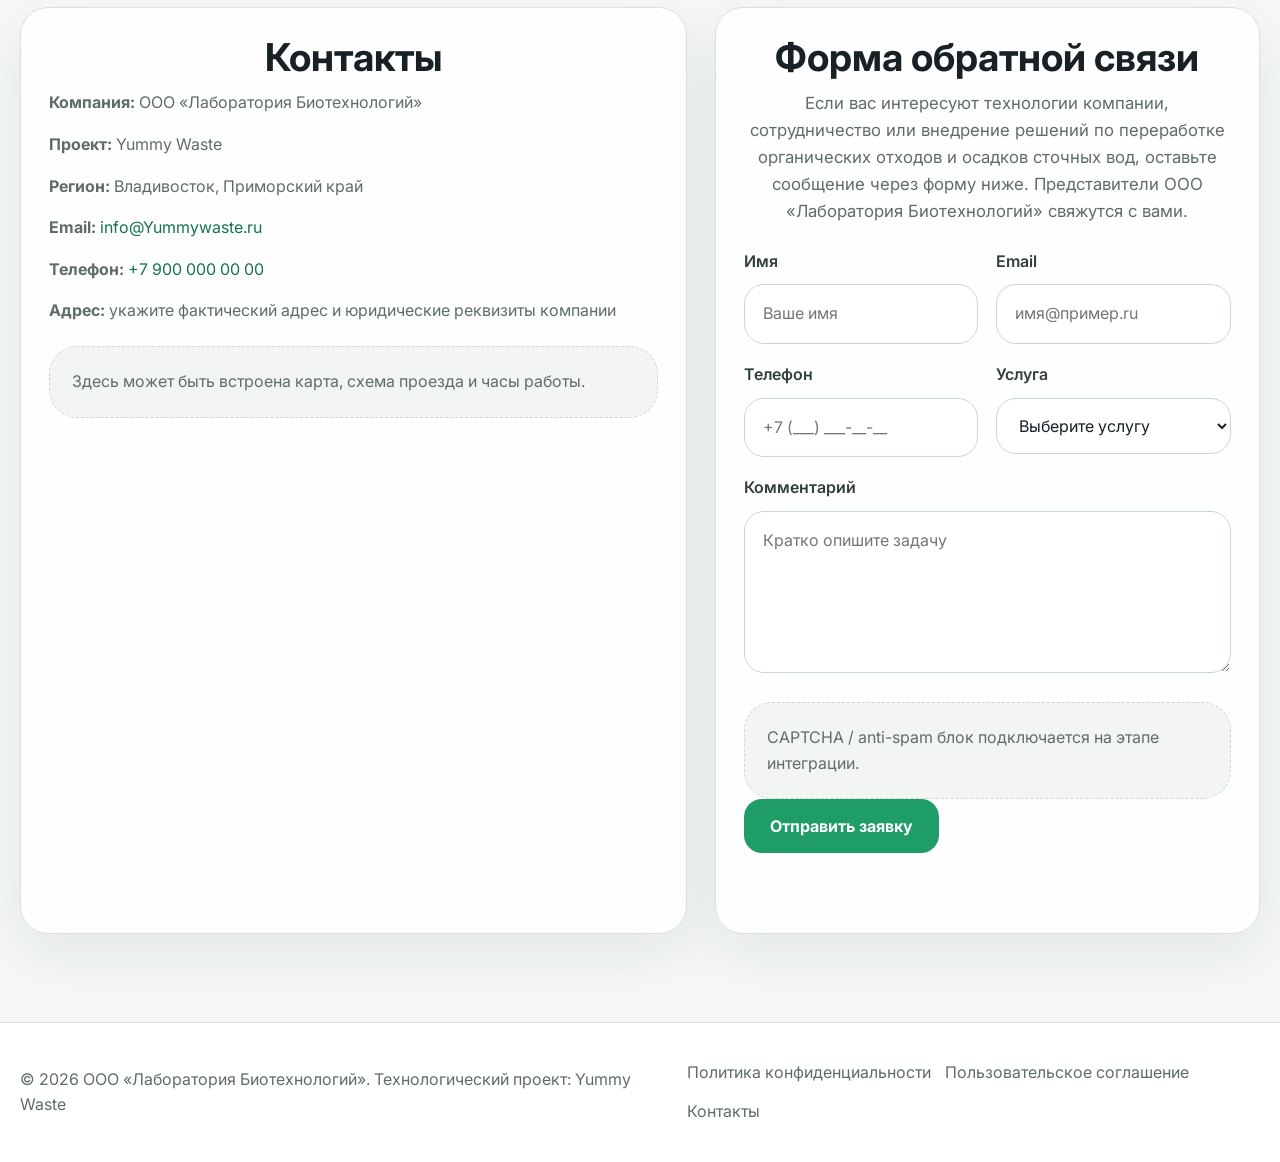
==== commit 97345dd4: "Update index.html" ====
--- a/index.html
+++ b/index.html
@@ -588,7 +588,6 @@
         </div>
       </div>
     </footer>
-
     <script src="script.js"></script>
   </body>
 </html>
--- a/style.css
+++ b/style.css
@@ -834,3 +834,28 @@
   max-width: 900px;
   margin: 0 auto 40px auto;
 }
+
+.project-team {
+  margin-top: 50px;
+  text-align: center;
+}
+
+.project-team h3 {
+  margin-bottom: 20px;
+}
+
+.project-team-list {
+  list-style: none;
+  padding: 0;
+  display: flex;
+  justify-content: center;
+  gap: 25px;
+  flex-wrap: wrap;
+}
+
+.project-team-list li {
+  background: #f3f6f5;
+  padding: 10px 16px;
+  border-radius: 8px;
+  font-size: 0.95rem;
+}
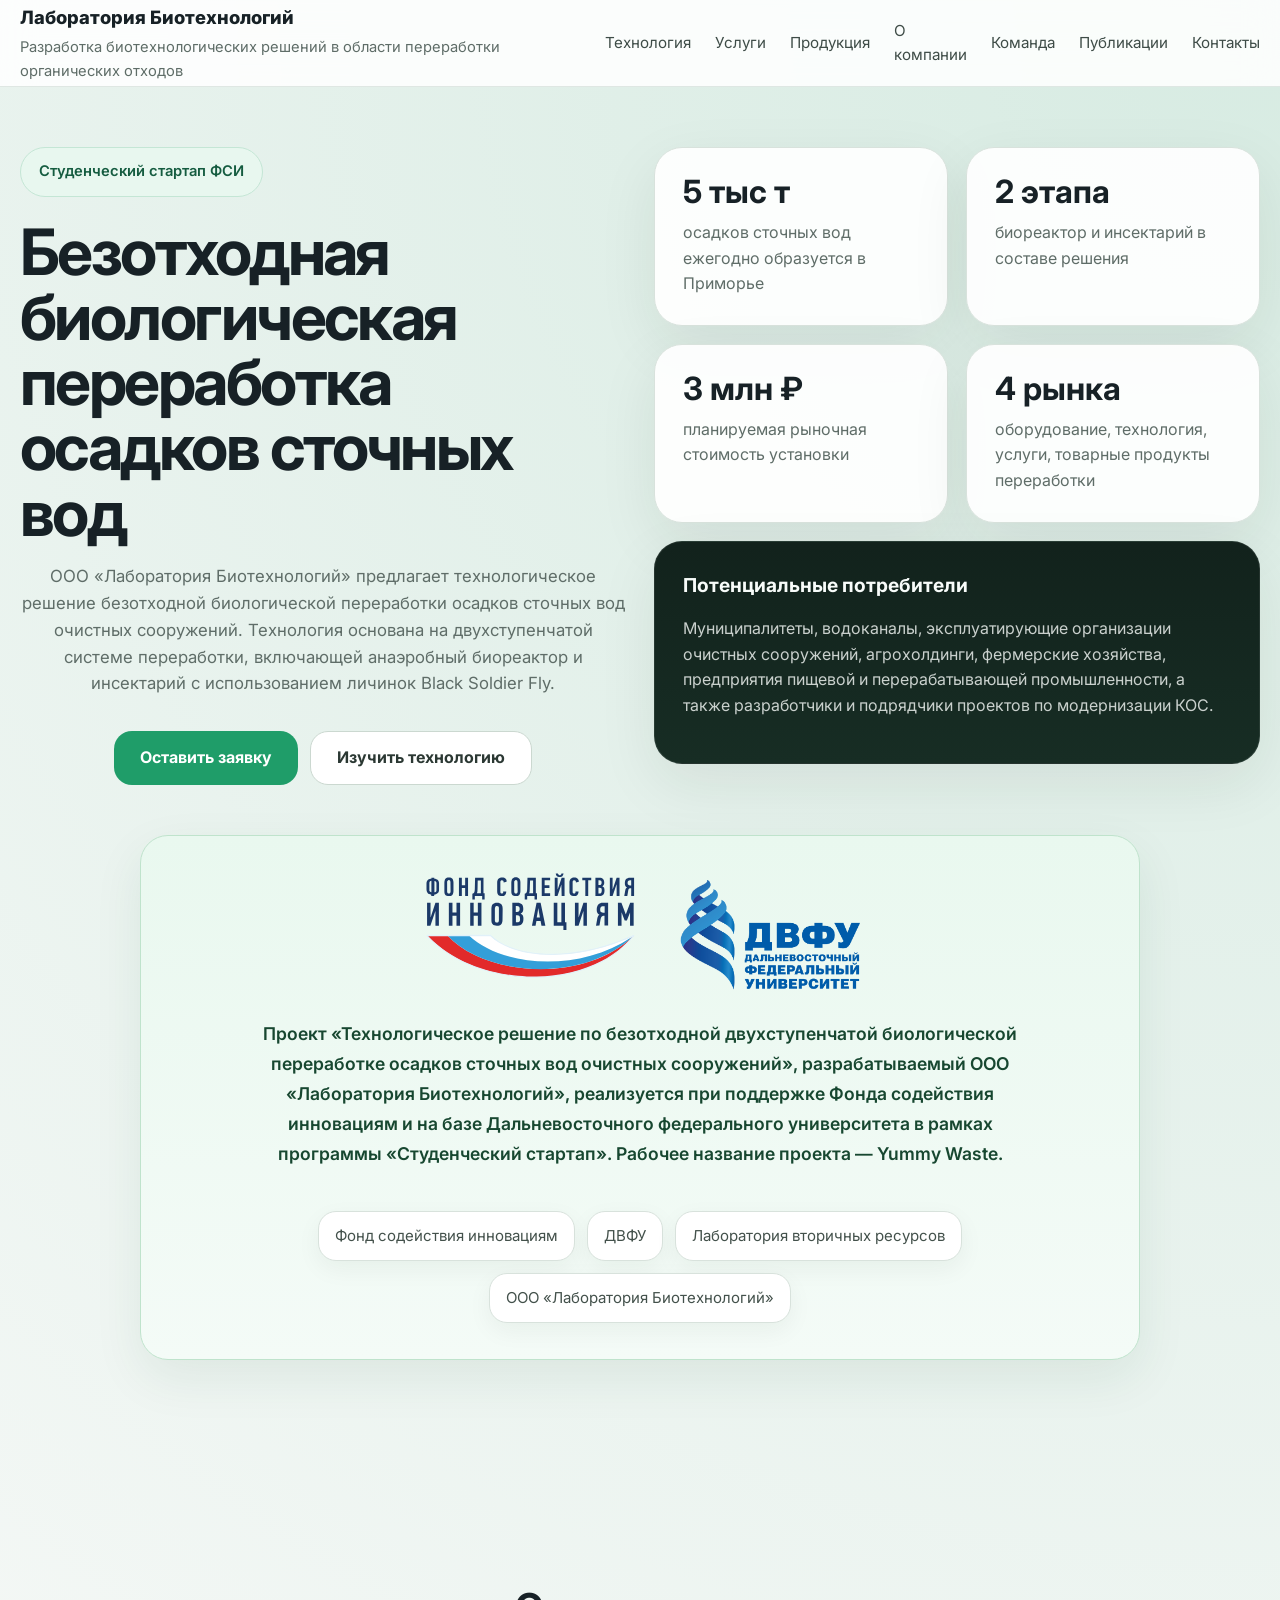
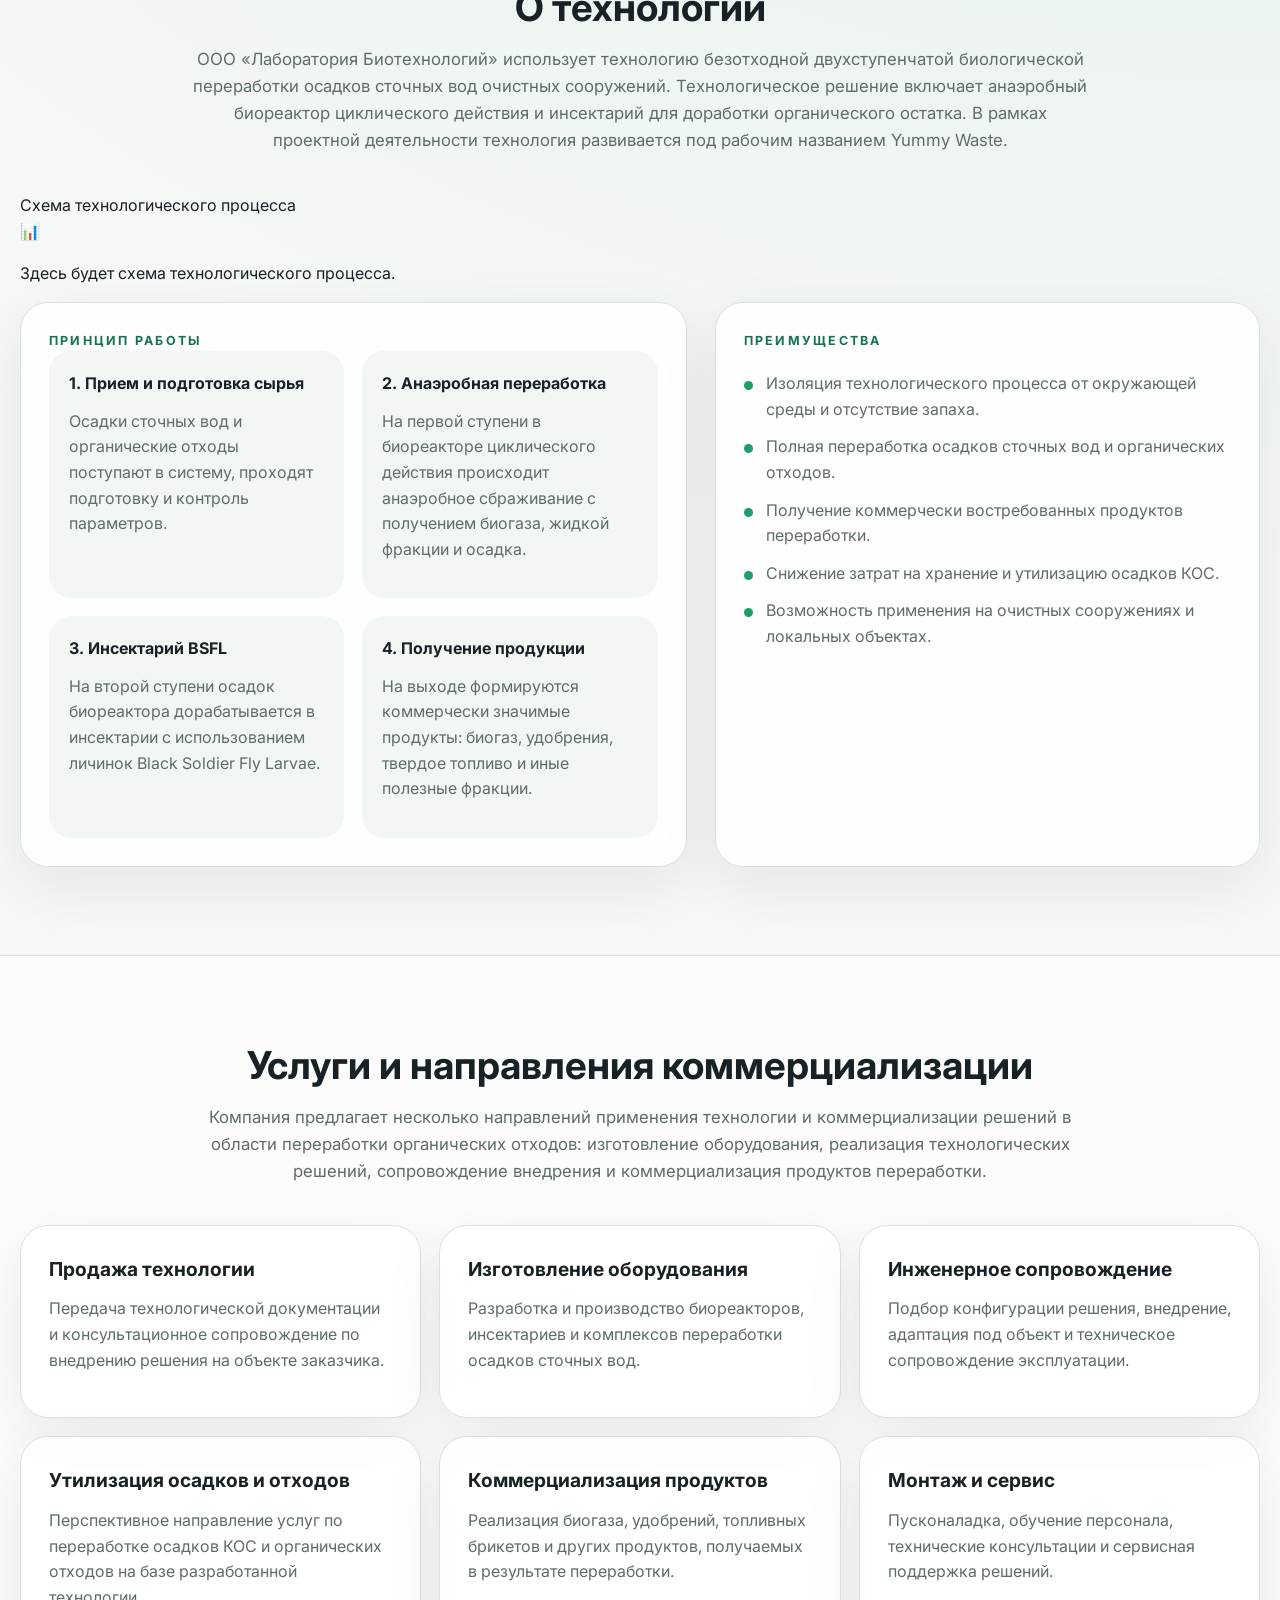
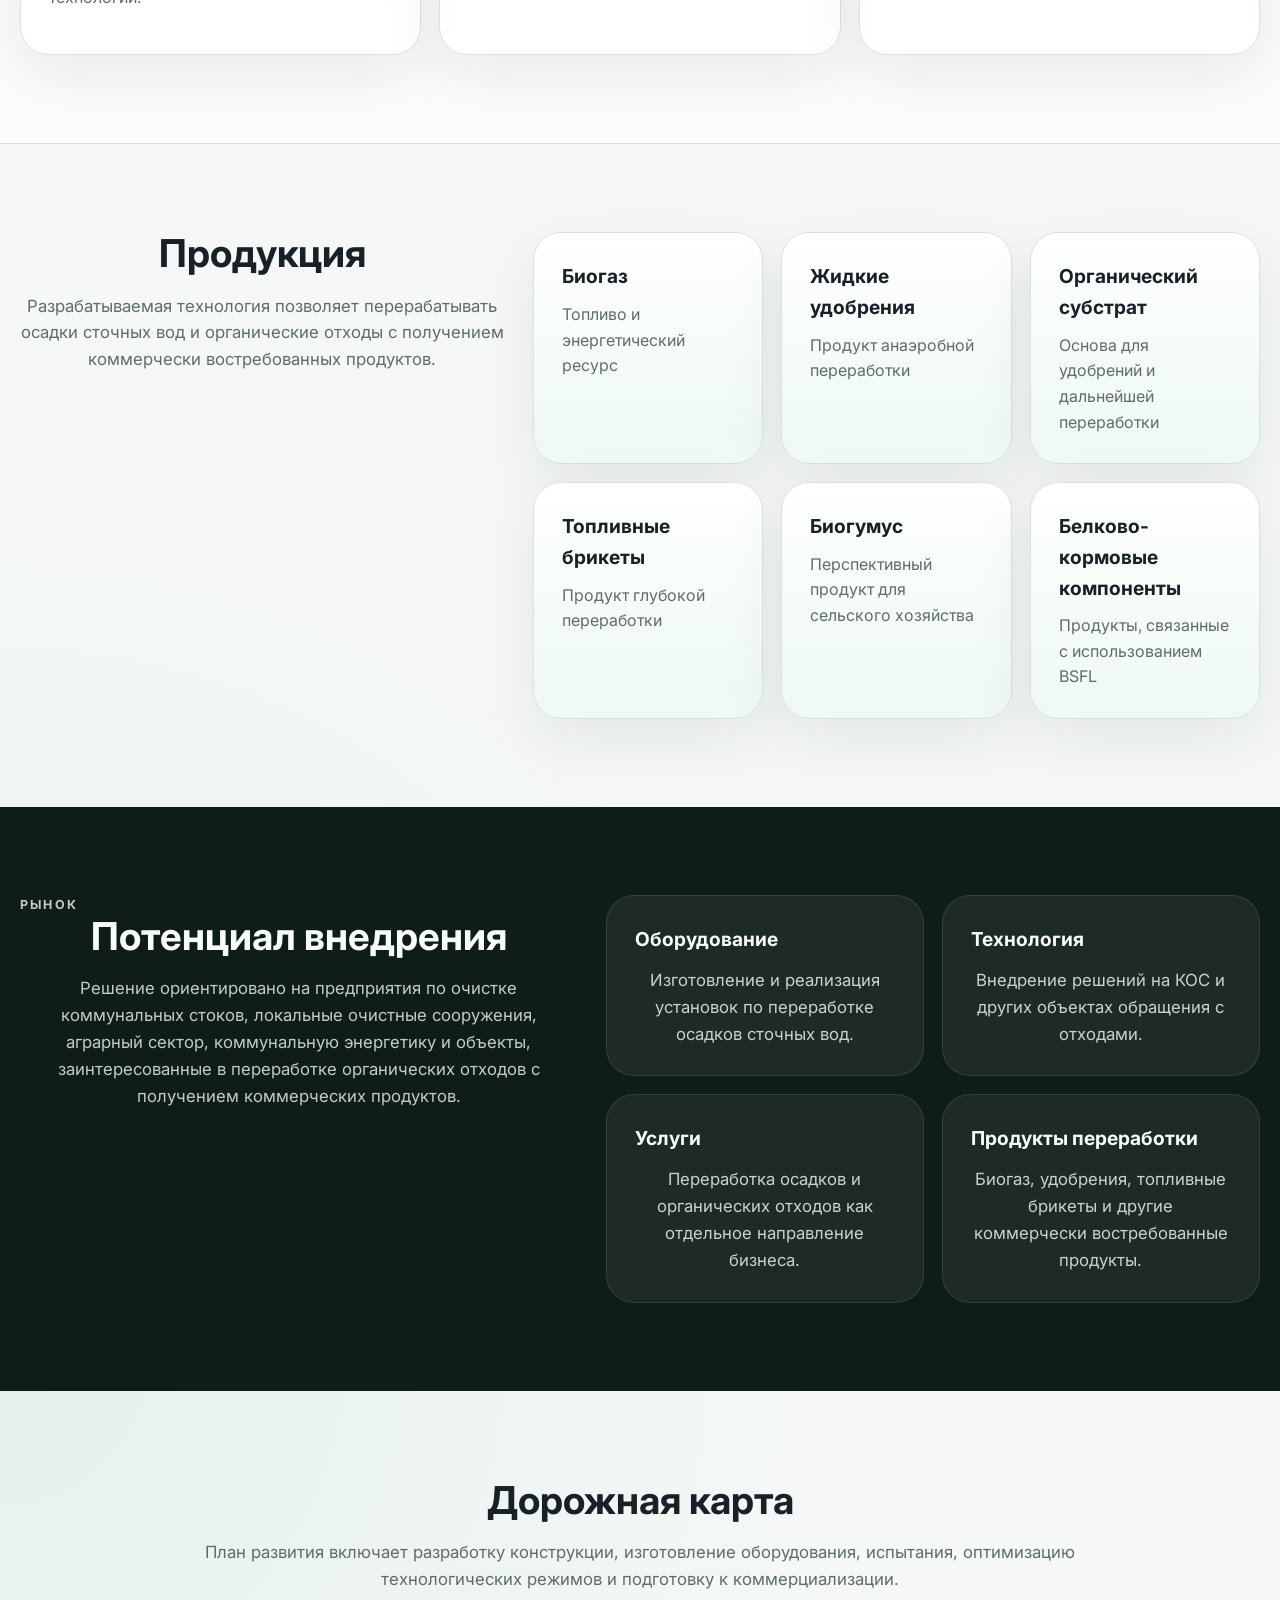
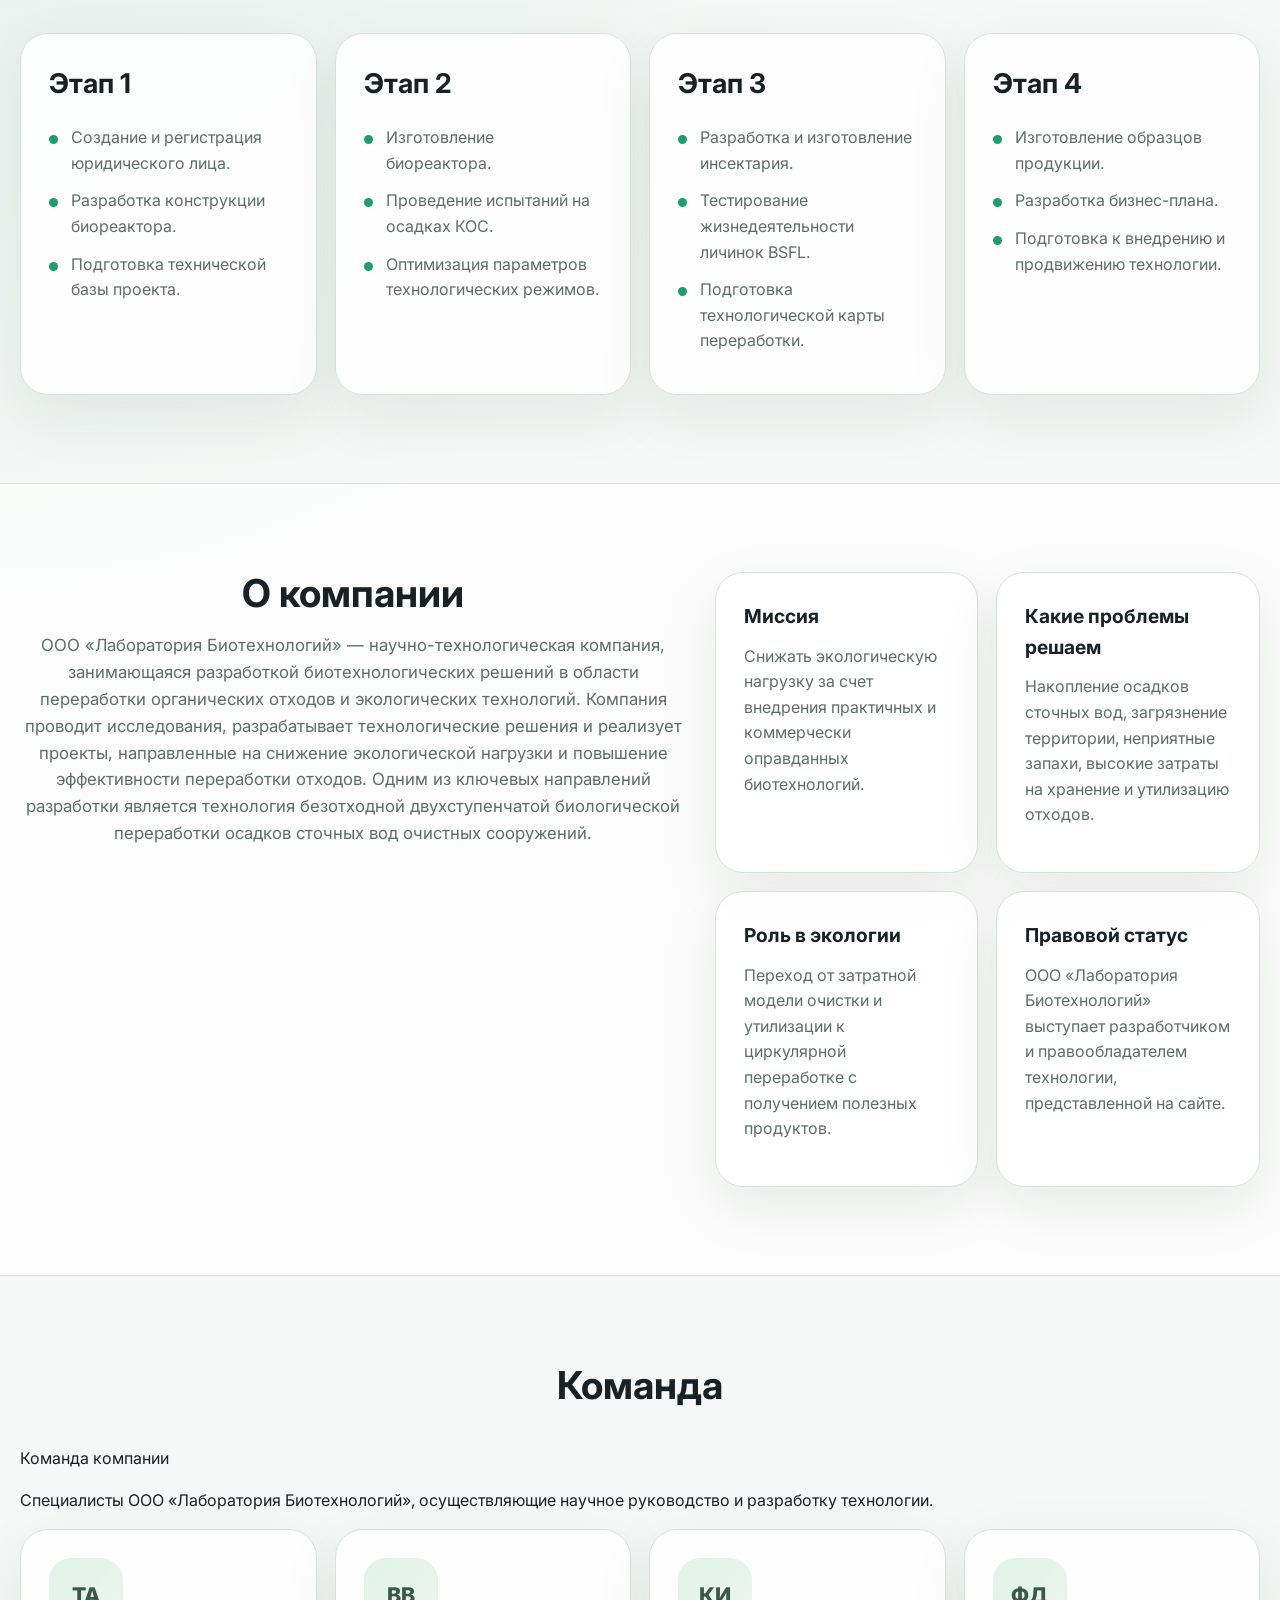
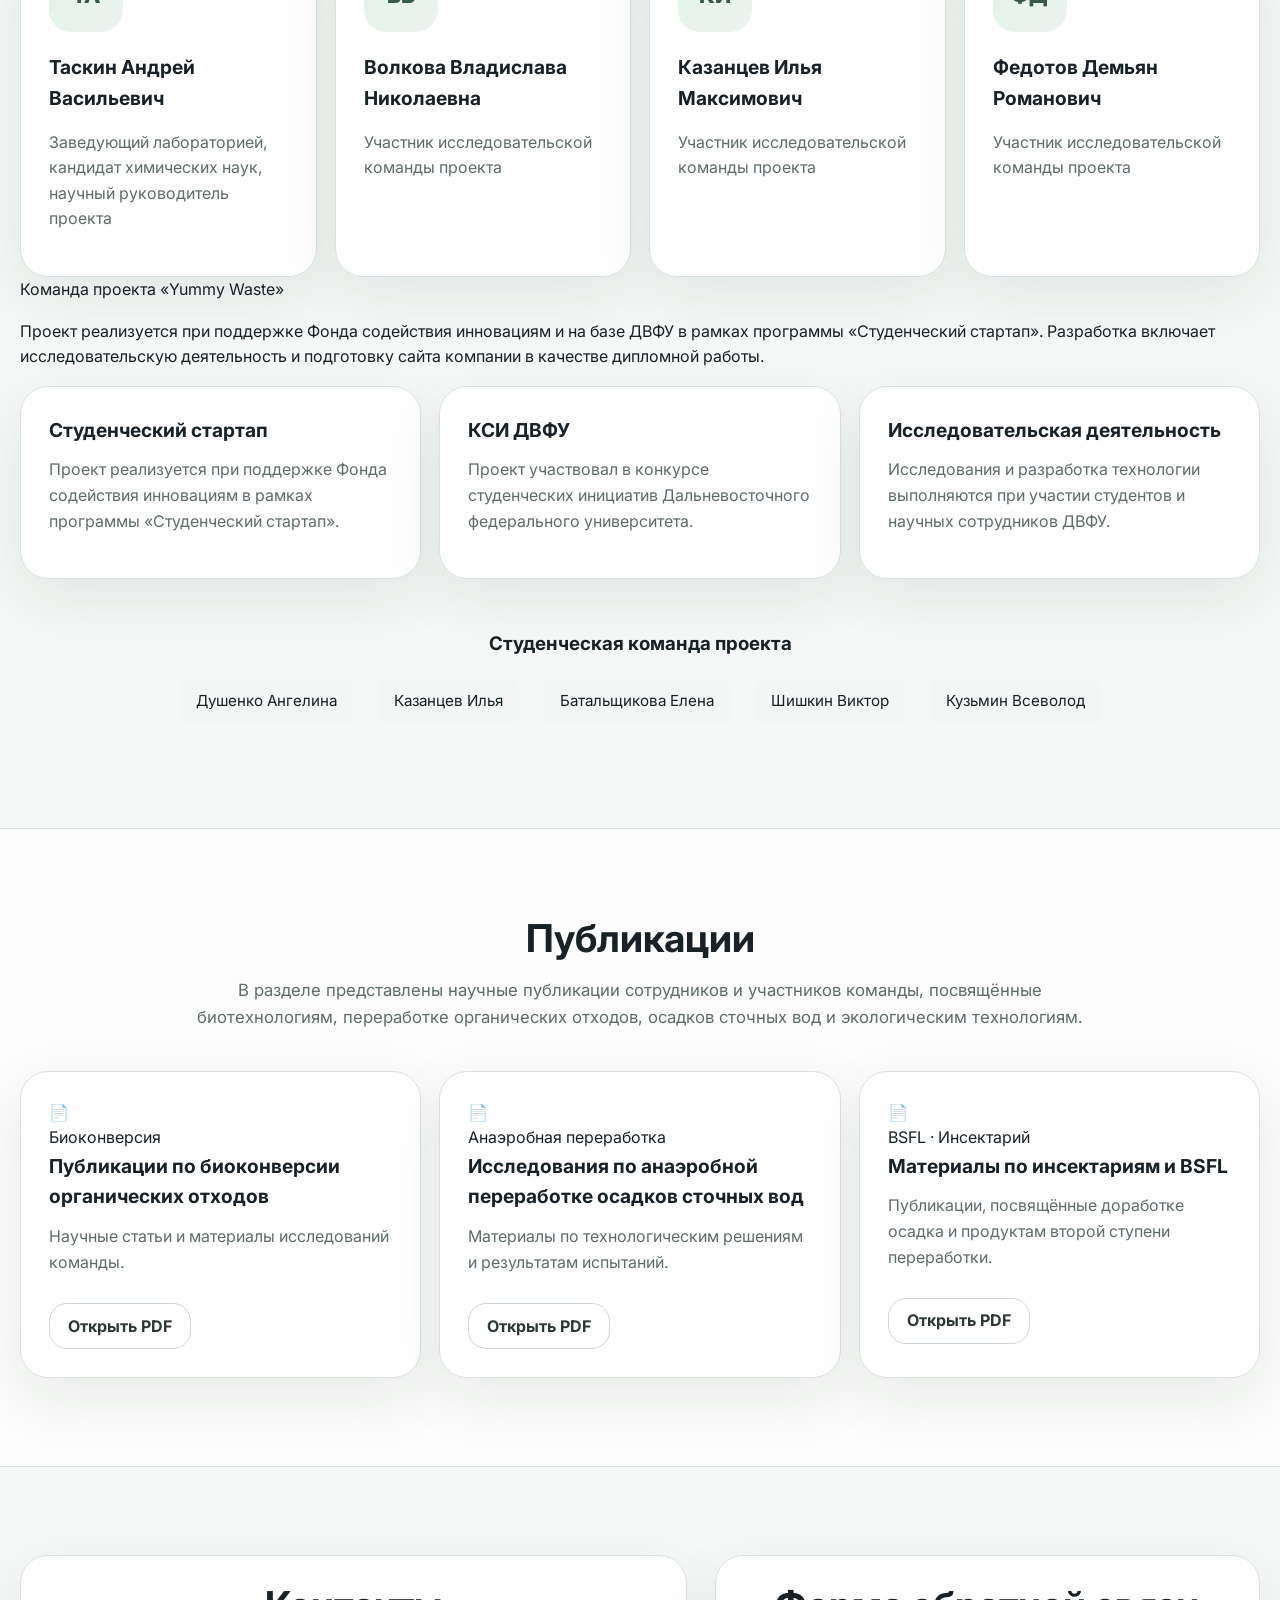
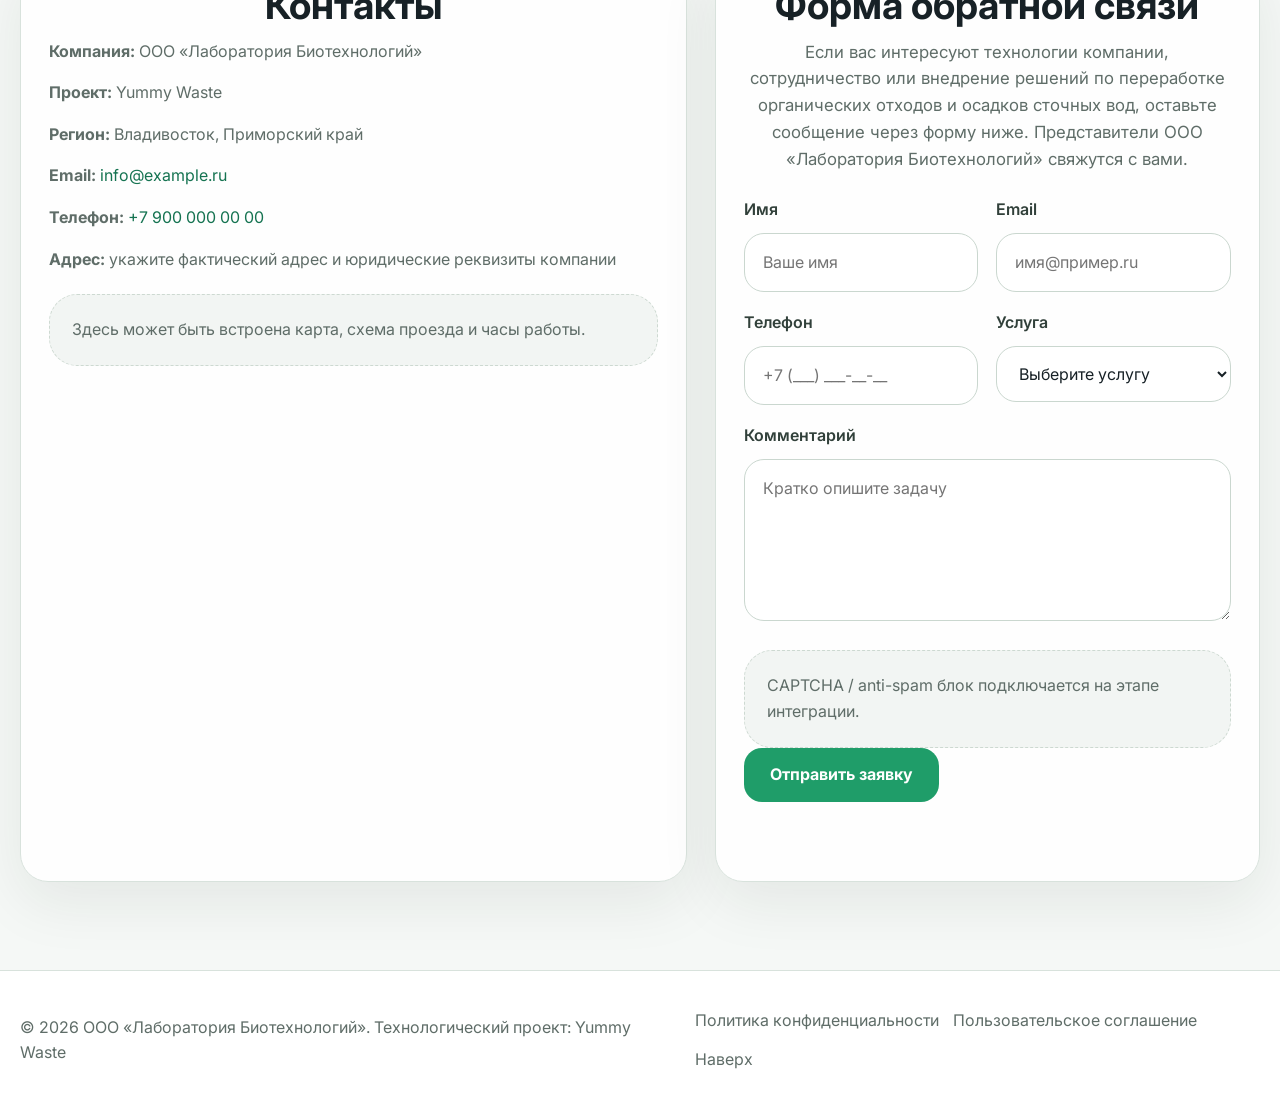
==== commit 23f3b73a: "Update index.html" ====
--- a/index.html
+++ b/index.html
@@ -6,20 +6,32 @@
     <title>ООО «Лаборатория Биотехнологий»</title>
     <meta
       name="description"
-      content="ООО «Лаборатория Биотехнологий» - разработка биотехнологических решений в области переработки органических отходов и осадков сточных вод."
+      content="ООО «Лаборатория Биотехнологий» — технологическое решение безотходной биологической переработки осадков сточных вод. Проект Yummy Waste при поддержке ФСИ и ДВФУ."
     />
+
+    <!-- Open Graph — для шаринга в Telegram, ВКонтакте и т.д. -->
+    <meta property="og:type" content="website" />
+    <meta property="og:title" content="Лаборатория Биотехнологий — Yummy Waste" />
+    <meta property="og:description" content="Безотходная двухступенчатая биологическая переработка осадков сточных вод. Анаэробный биореактор + инсектарий BSFL." />
+    <meta property="og:url" content="https://ВАШ-САЙТ.ru/" />
+    <meta property="og:image" content="https://ВАШ-САЙТ.ru/images/og-preview.jpg" />
     <link rel="preconnect" href="https://fonts.googleapis.com" />
     <link rel="preconnect" href="https://fonts.gstatic.com" crossorigin />
     <link
       href="https://fonts.googleapis.com/css2?family=Inter:wght@400;500;600;700;800&display=swap"
       rel="stylesheet"
     />
+    <!-- TODO: добавьте favicon: <link rel="icon" href="images/favicon.ico" /> -->
     <link rel="stylesheet" href="style.css" />
   </head>
   <body id="top">
     <header class="site-header">
       <div class="container header-inner">
         <div class="brand brand-with-logo">
+          <!-- TODO: раскомментируйте и укажите путь к логотипу, когда он будет готов -->
+          <!-- <a href="#top" class="brand-logo-link">
+            <img src="images/logo.svg" alt="Лаборатория Биотехнологий" class="brand-logo" />
+          </a> -->
           <div class="brand-text">
             <div class="brand-title">Лаборатория Биотехнологий</div>
             <div class="brand-subtitle">
@@ -40,6 +52,7 @@
           <a href="#products">Продукция</a>
           <a href="#company">О компании</a>
           <a href="#team">Команда</a>
+          <a href="#publications">Публикации</a>
           <a href="#contacts">Контакты</a>
         </nav>
       </div>
@@ -49,7 +62,7 @@
       <section class="hero section">
         <div class="container hero-grid">
           <div class="hero-content">
-            <div class="hero-badge">Сайт компании</div>
+            <div class="hero-badge">Студенческий стартап ФСИ</div>
             <h1>Безотходная биологическая переработка осадков сточных вод</h1>
             <p class="hero-text">
               ООО «Лаборатория Биотехнологий» предлагает технологическое решение безотходной 
@@ -99,7 +112,7 @@
             <img src="images/dvfu.png"
               alt="Дальневосточный федеральный университет"
               class="dvfu-logo">
-        </div>  
+          </div>
 
           <p>
             Проект «Технологическое решение по безотходной двухступенчатой биологической переработке осадков сточных 
@@ -127,6 +140,23 @@
               Технологическое решение включает анаэробный биореактор циклического действия и инсектарий для доработки органического остатка. 
               В рамках проектной деятельности технология развивается под рабочим названием Yummy Waste.
             </p>
+          </div>
+
+          <div class="tech-diagram-wrap">
+            <div class="section-label">Схема технологического процесса</div>
+            <!--
+              TODO: замените путь к файлу схемы ниже.
+              Поддерживаются форматы: .png, .jpg, .svg, .webp
+              Рекомендуется SVG или PNG с прозрачным фоном.
+              Пример: src="images/technology-scheme.png"
+            -->
+            <div class="tech-diagram-placeholder">
+              <span>📊</span>
+              <p>Здесь будет схема технологического процесса.</p>
+              <!-- РАСКОММЕНТИРУЙТЕ И УКАЖИТЕ ИМЯ ФАЙЛА:
+              <img src="images/ИМЯ-ФАЙЛА-СХЕМЫ.png" alt="Схема двухступенчатой биологической переработки осадков сточных вод" class="tech-diagram-img" />
+              -->
+            </div>
           </div>
 
           <div class="technology-grid">
@@ -344,7 +374,7 @@
           <div class="section-head compact">
             <h2>О компании</h2>
             <p>
-              ООО «Лаборатория Биотехнологий» - научно-технологическая компания,
+              ООО «Лаборатория Биотехнологий» — научно-технологическая компания,
               занимающаяся разработкой биотехнологических решений в области переработки
               органических отходов и экологических технологий. Компания проводит исследования,
               разрабатывает технологические решения и реализует проекты, направленные на
@@ -389,99 +419,88 @@
 
       <section id="team" class="section">
         <div class="container">
+
           <div class="section-head">
             <h2>Команда</h2>
-            <p>
-              Над разработкой технологии работает междисциплинарная исследовательская команда,
-              объединяющая специалистов ООО «Лаборатория Биотехнологий».
-            </p>
-          </div>
-
-          <div class="cards-grid cards-grid-4 team-grid">
-            <article class="team-card">
-              <div class="avatar">ТА</div>
-              <h3>Таскин Андрей Васильевич</h3>
-              <p>Заведующий лабораторией, кандидат химических наук, научный руководитель проекта</p>
-            </article>
-            <article class="team-card">
-              <div class="avatar">ВВ</div>
-              <h3>Волкова Владислава Николаевна</h3>
-              <p>Участник исследовательской команды проекта</p>
-            </article>
-            <article class="team-card">
-              <div class="avatar">КИ</div>
-              <h3>Казанцев Илья Максимович</h3>
-              <p>Участник исследовательской команды проекта</p>
-            </article>
-            <article class="team-card">
-              <div class="avatar">ФД</div>
-              <h3>Федотов Демьян Романович</h3>
-              <p>Участник исследовательской команды проекта</p>
-            </article>
-          </div>
-        </div>
-      </section>
-
-        <section class="section section-muted">
-  <div class="container">
-
-    <div class="section-head">
-      <h2>Деятельность проекта</h2>
-      <p>
-        Развитие технологии осуществляется в рамках образовательных и
-        исследовательских программ Дальневосточного федерального университета
-        при поддержке Фонда содействия инновациям.
-      </p>
-    </div>
-
-    <div class="cards-grid cards-grid-3">
-
-      <article class="card">
-        <h3>Студенческий стартап</h3>
-        <p>
-          Проект реализуется при поддержке Фонда содействия инновациям
-          в рамках программы «Студенческий стартап».
-        </p>
-      </article>
-
-      <article class="card">
-        <h3>КСИ ДВФУ</h3>
-        <p>
-          Проект участвовал в конкурсе студенческих инициатив
-          Дальневосточного федерального университета.
-        </p>
-      </article>
-
-      <article class="card">
-        <h3>Исследовательская деятельность</h3>
-        <p>
-          Исследования и разработка технологии выполняются при участии
-          студентов и научных сотрудников ДВФУ.
-        </p>
-      </article>
-
-    </div>
-
-    <div class="project-team">
-      <h3>Студенческая команда проекта</h3>
-
-      <ul class="project-team-list">
-        <li>Душенко Ангелина</li>
-        <li>Казанцев Илья</li>
-        <li>Батальщикова Елена</li>
-        <li>Шишкин Виктор</li>
-        <li>Кузьмин Всеволод</li>
-      </ul>
-    </div>
-
-  </div>
-</section>
-
- 
-        </div>
-      </section>
-
-      <section class="section section-muted">
+          </div>
+
+          <div class="team-block">
+            <div class="team-block-label">Команда компании</div>
+            <p class="team-block-desc">
+              Специалисты ООО «Лаборатория Биотехнологий», осуществляющие научное руководство
+              и разработку технологии.
+            </p>
+            <div class="cards-grid cards-grid-4 team-grid">
+              <article class="team-card">
+                <div class="avatar">ТА</div>
+                <h3>Таскин Андрей Васильевич</h3>
+                <p>Заведующий лабораторией, кандидат химических наук, научный руководитель проекта</p>
+              </article>
+              <article class="team-card">
+                <div class="avatar">ВВ</div>
+                <h3>Волкова Владислава Николаевна</h3>
+                <p>Участник исследовательской команды проекта</p>
+              </article>
+              <article class="team-card">
+                <div class="avatar">КИ</div>
+                <h3>Казанцев Илья Максимович</h3>
+                <p>Участник исследовательской команды проекта</p>
+              </article>
+              <article class="team-card">
+                <div class="avatar">ФД</div>
+                <h3>Федотов Демьян Романович</h3>
+                <p>Участник исследовательской команды проекта</p>
+              </article>
+            </div>
+          </div>
+
+          <div class="team-block team-block-secondary">
+            <div class="team-block-label">Команда проекта «Yummy Waste»</div>
+            <p class="team-block-desc">
+              Проект реализуется при поддержке Фонда содействия инновациям и на базе ДВФУ
+              в рамках программы «Студенческий стартап». Разработка включает исследовательскую
+              деятельность и подготовку сайта компании в качестве дипломной работы.
+            </p>
+            <div class="cards-grid cards-grid-3">
+              <article class="card">
+                <h3>Студенческий стартап</h3>
+                <p>
+                  Проект реализуется при поддержке Фонда содействия инновациям
+                  в рамках программы «Студенческий стартап».
+                </p>
+              </article>
+              <article class="card">
+                <h3>КСИ ДВФУ</h3>
+                <p>
+                  Проект участвовал в конкурсе студенческих инициатив
+                  Дальневосточного федерального университета.
+                </p>
+              </article>
+              <article class="card">
+                <h3>Исследовательская деятельность</h3>
+                <p>
+                  Исследования и разработка технологии выполняются при участии
+                  студентов и научных сотрудников ДВФУ.
+                </p>
+              </article>
+            </div>
+
+            <div class="project-team">
+              <h3>Студенческая команда проекта</h3>
+              <ul class="project-team-list">
+                <li>Душенко Ангелина</li>
+                <li>Казанцев Илья</li>
+                <li>Батальщикова Елена</li>
+                <li>Шишкин Виктор</li>
+                <li>Кузьмин Всеволод</li>
+              </ul>
+            </div>
+          </div>
+
+        </div>
+      </section>
+
+      <section id="publications" class="section section-muted">
         <div class="container">
           <div class="section-head">
             <h2>Публикации</h2>
@@ -491,22 +510,76 @@
               осадков сточных вод и экологическим технологиям.
             </p>
           </div>
+
           <div class="cards-grid cards-grid-3">
+
+            <!--
+              ===== ПУБЛИКАЦИЯ 1 =====
+              TODO: замените значение href на имя вашего PDF-файла.
+              Файл должен лежать рядом с index.html (или укажите путь, например: "pdf/publication1.pdf").
+              Пример: href="publication-bioconversion.pdf"
+            -->
             <article class="card publication-card">
+              <div class="pub-icon">📄</div>
+              <div class="pub-meta">
+                <span class="pub-tag">Биоконверсия</span>
+              </div>
               <h3>Публикации по биоконверсии органических отходов</h3>
               <p>Научные статьи и материалы исследований команды.</p>
-              <button class="btn btn-secondary btn-small" type="button">Открыть материал</button>
-            </article>
+              <a
+                href="ИМЯ-ФАЙЛА-ПУБЛИКАЦИИ-1.pdf"
+                class="btn btn-secondary btn-small"
+                target="_blank"
+                rel="noopener noreferrer"
+              >Открыть PDF</a>
+            </article>
+
+            <!--
+              ===== ПУБЛИКАЦИЯ 2 =====
+              TODO: замените значение href на имя вашего PDF-файла.
+              Пример: href="publication-anaerobic.pdf"
+            -->
             <article class="card publication-card">
+              <div class="pub-icon">📄</div>
+              <div class="pub-meta">
+                <span class="pub-tag">Анаэробная переработка</span>
+              </div>
               <h3>Исследования по анаэробной переработке осадков сточных вод</h3>
               <p>Материалы по технологическим решениям и результатам испытаний.</p>
-              <button class="btn btn-secondary btn-small" type="button">Открыть материал</button>
-            </article>
+              <a
+                href="ИМЯ-ФАЙЛА-ПУБЛИКАЦИИ-2.pdf"
+                class="btn btn-secondary btn-small"
+                target="_blank"
+                rel="noopener noreferrer"
+              >Открыть PDF</a>
+            </article>
+
+            <!--
+              ===== ПУБЛИКАЦИЯ 3 =====
+              TODO: замените значение href на имя вашего PDF-файла.
+              Пример: href="publication-bsfl.pdf"
+            -->
             <article class="card publication-card">
+              <div class="pub-icon">📄</div>
+              <div class="pub-meta">
+                <span class="pub-tag">BSFL · Инсектарий</span>
+              </div>
               <h3>Материалы по инсектариям и BSFL</h3>
               <p>Публикации, посвящённые доработке осадка и продуктам второй ступени переработки.</p>
-              <button class="btn btn-secondary btn-small" type="button">Открыть материал</button>
-            </article>
+              <a
+                href="ИМЯ-ФАЙЛА-ПУБЛИКАЦИИ-3.pdf"
+                class="btn btn-secondary btn-small"
+                target="_blank"
+                rel="noopener noreferrer"
+              >Открыть PDF</a>
+            </article>
+
+            <!--
+              ===== ДОБАВИТЬ ПУБЛИКАЦИЮ =====
+              Скопируйте блок <article>...</article> выше и вставьте сюда,
+              чтобы добавить новую публикацию. Не забудьте обновить href и тексты.
+            -->
+
           </div>
         </div>
       </section>
@@ -519,7 +592,7 @@
               <p><strong>Компания:</strong> ООО «Лаборатория Биотехнологий»</p>
               <p><strong>Проект:</strong> Yummy Waste</p>
               <p><strong>Регион:</strong> Владивосток, Приморский край</p>
-              <p><strong>Email:</strong> <a href="mailto:info@Yummywaste.ru">info@Yummywaste.ru</a></p>
+              <p><strong>Email:</strong> <a href="mailto:info@example.ru">info@example.ru</a></p>
               <p><strong>Телефон:</strong> <a href="tel:+79000000000">+7 900 000 00 00</a></p>
               <p><strong>Адрес:</strong> укажите фактический адрес и юридические реквизиты компании</p>
             </div>
@@ -584,10 +657,11 @@
         <div class="footer-links">
           <a href="#">Политика конфиденциальности</a>
           <a href="#">Пользовательское соглашение</a>
-          <a href="#contacts">Контакты</a>
+          <a href="#top">Наверх</a>
         </div>
       </div>
     </footer>
+
     <script src="script.js"></script>
   </body>
 </html>
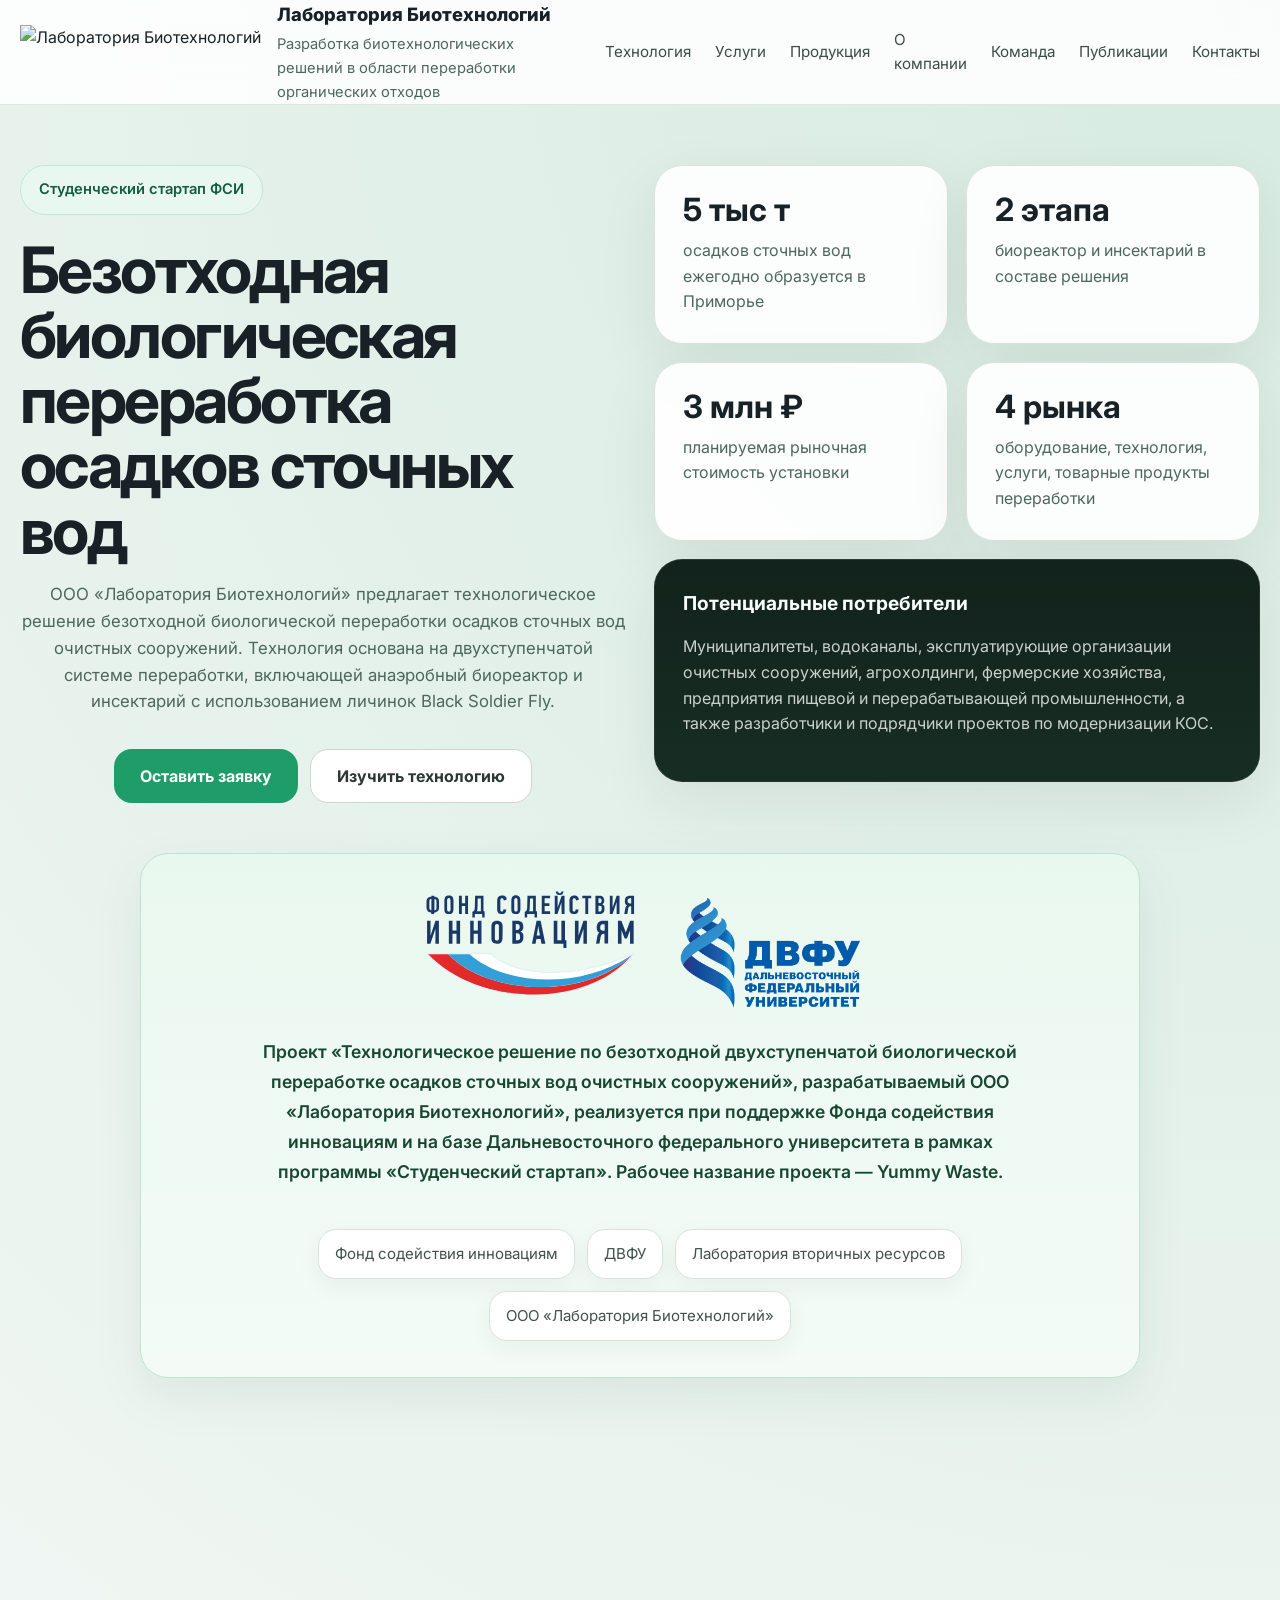
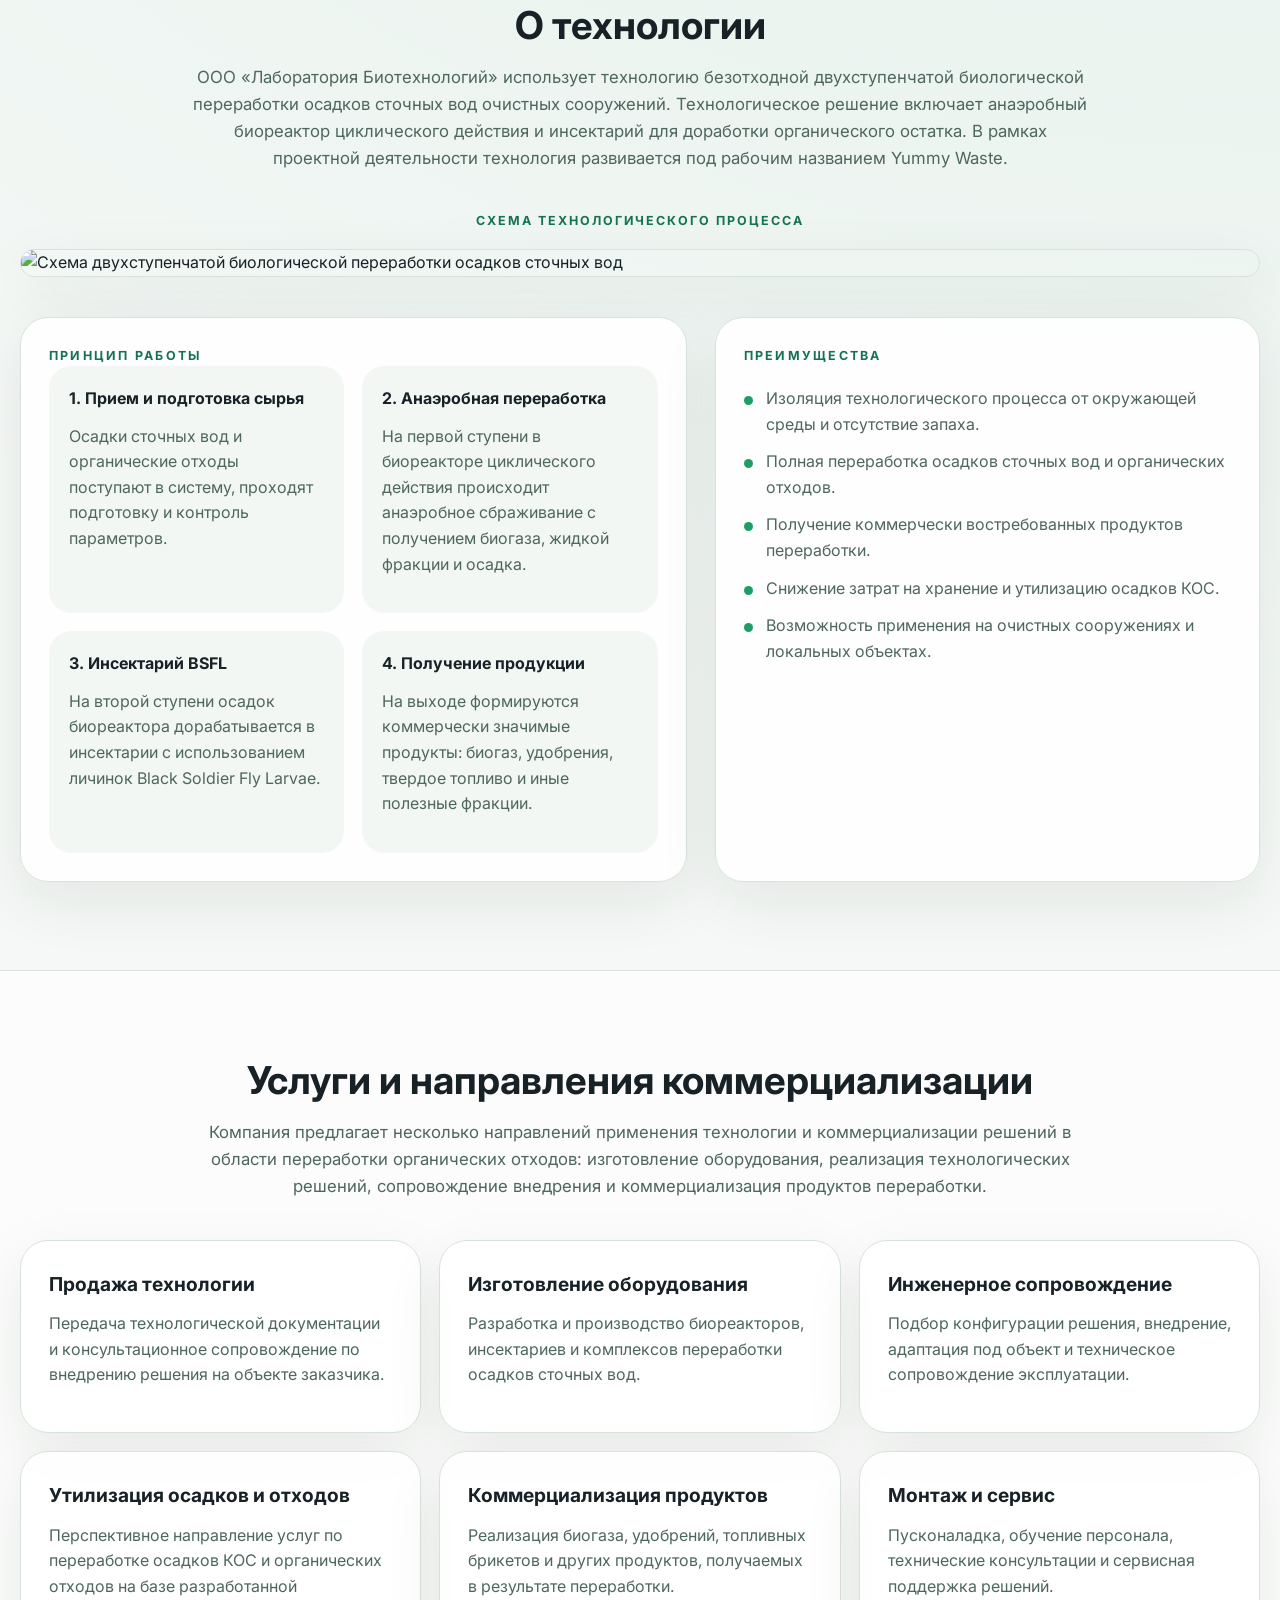
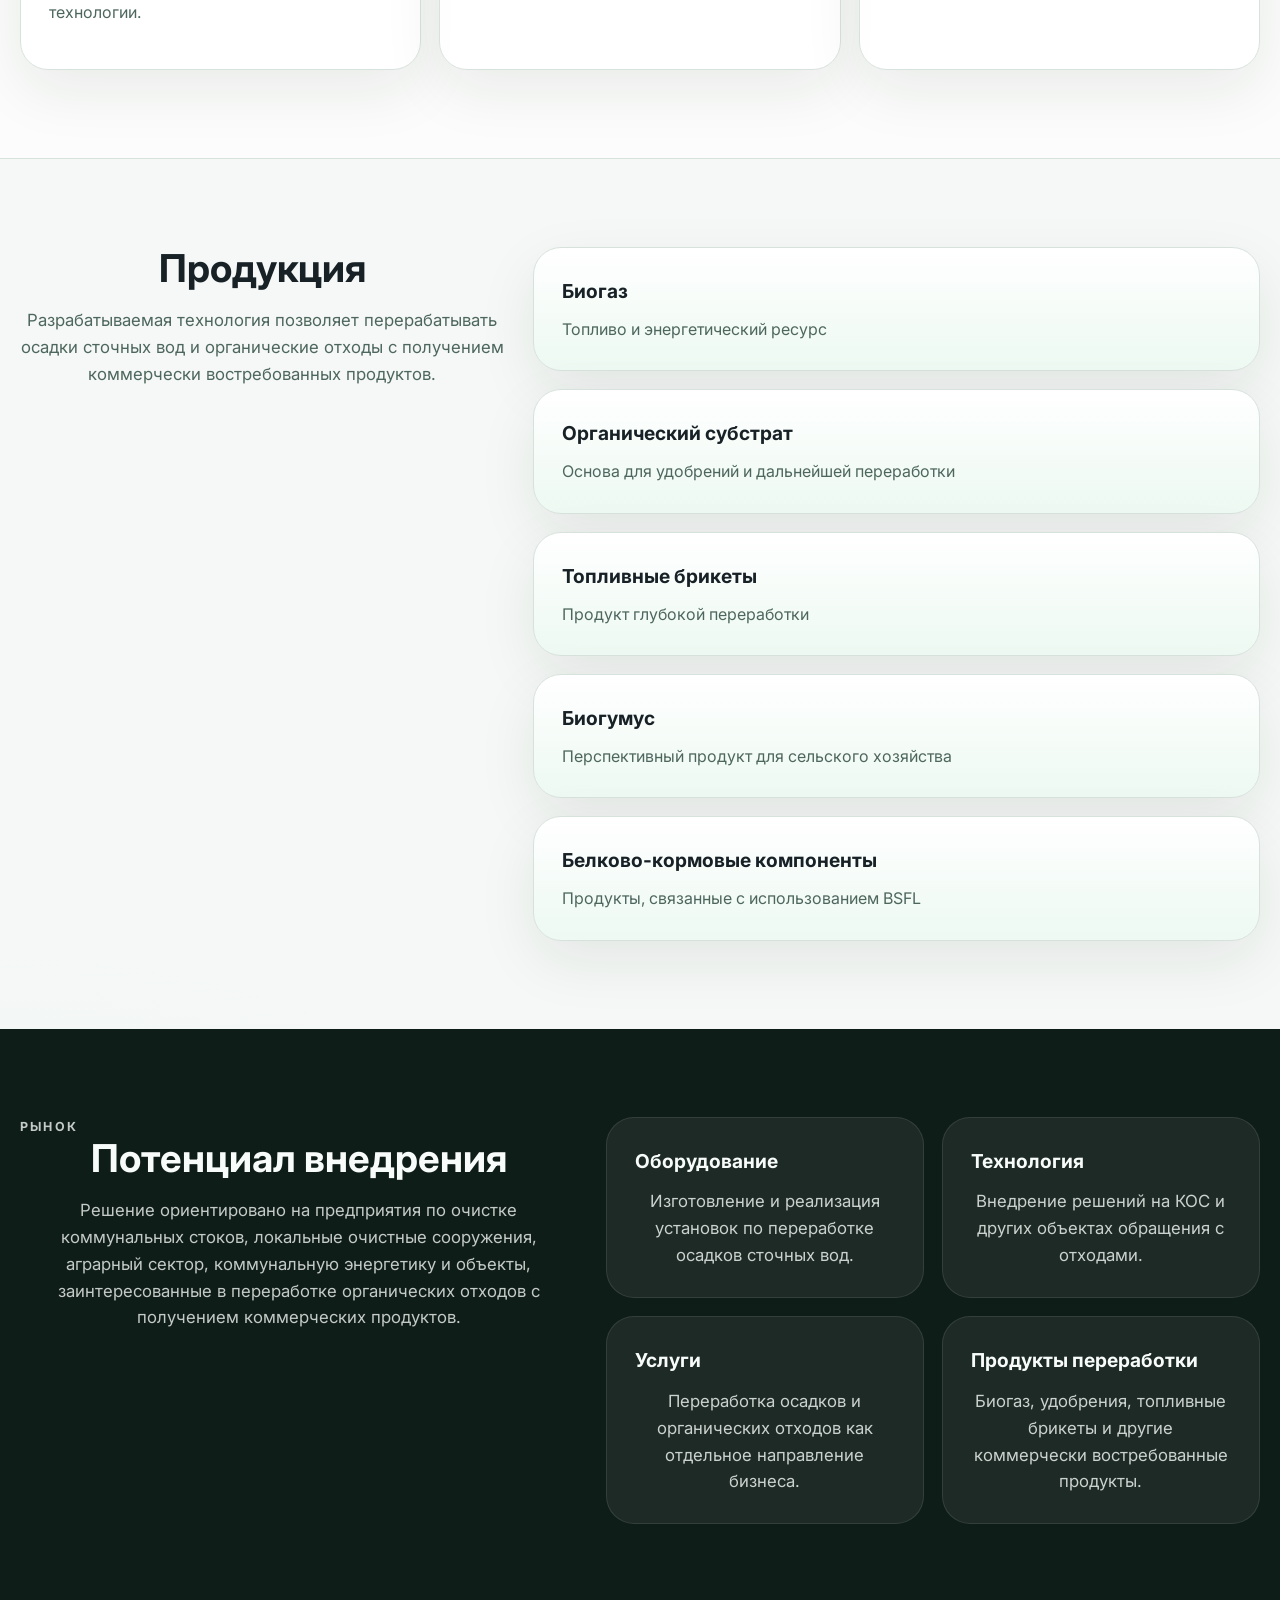
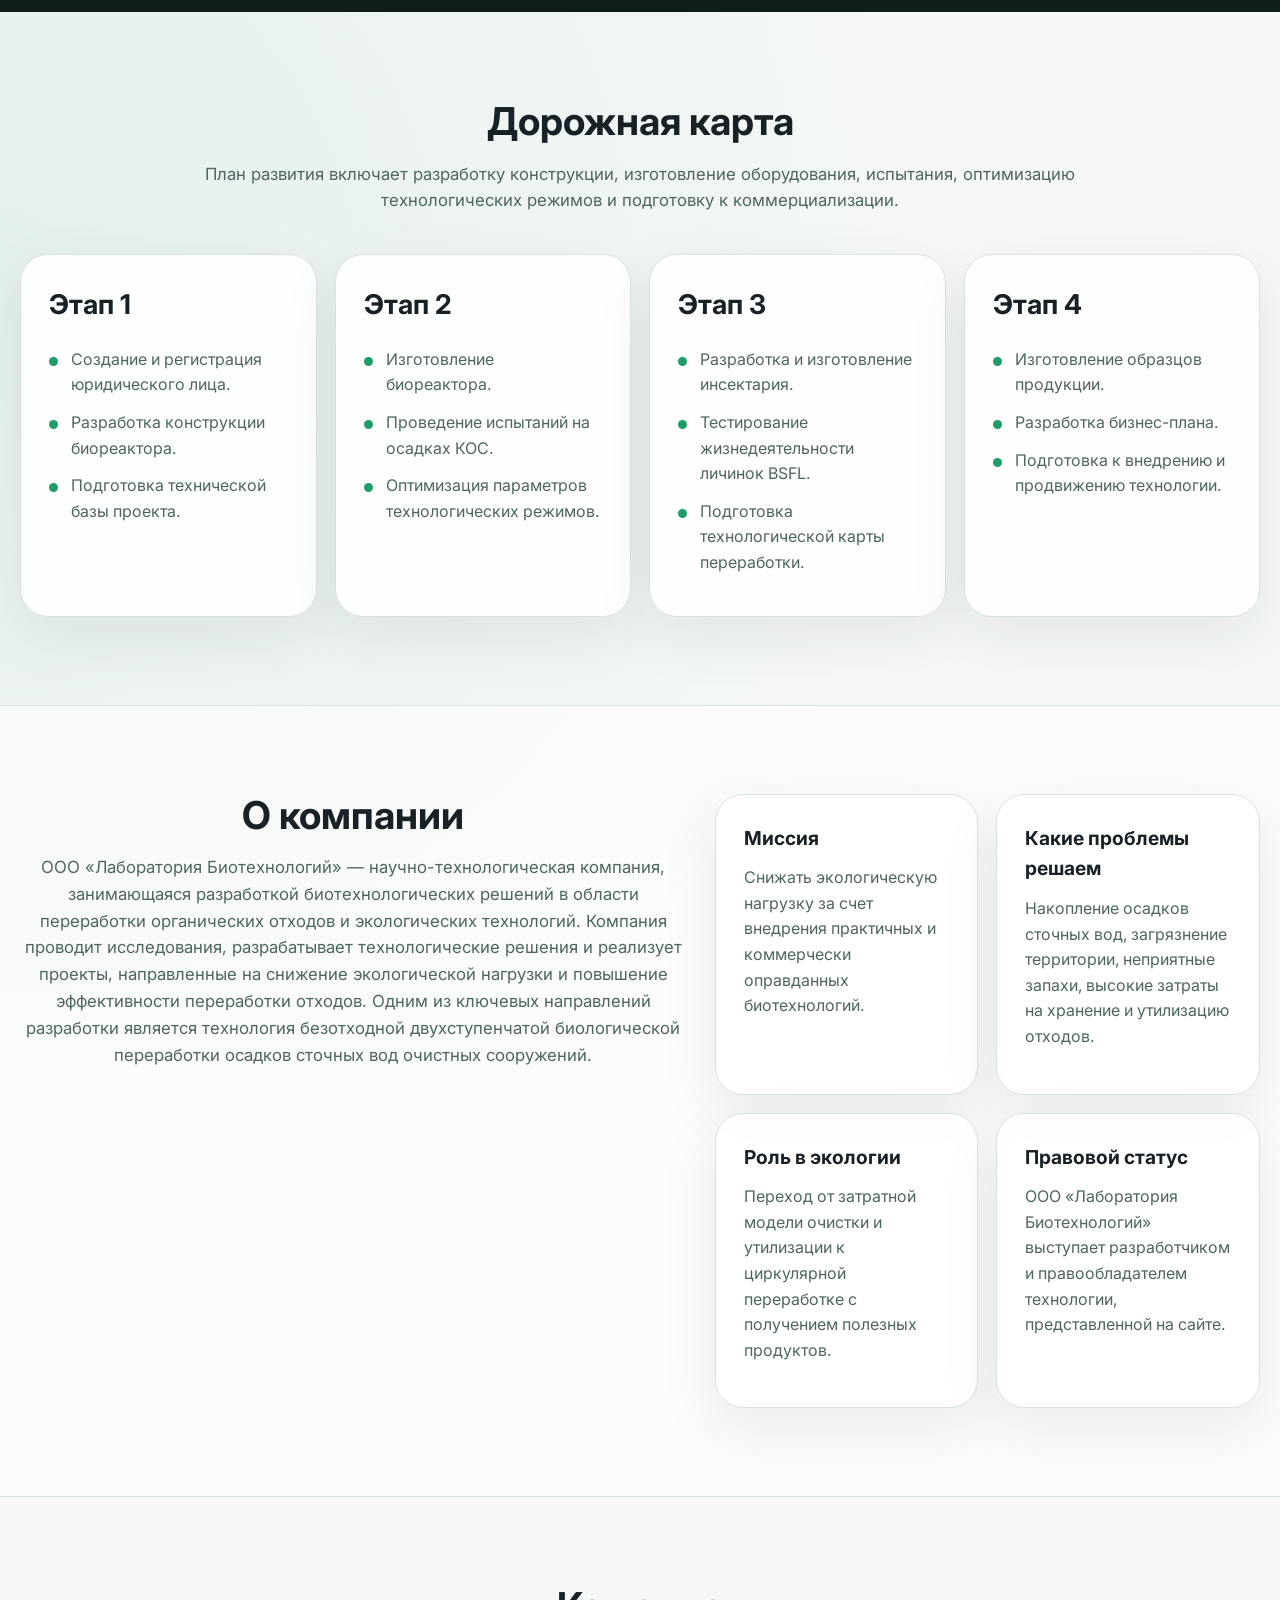
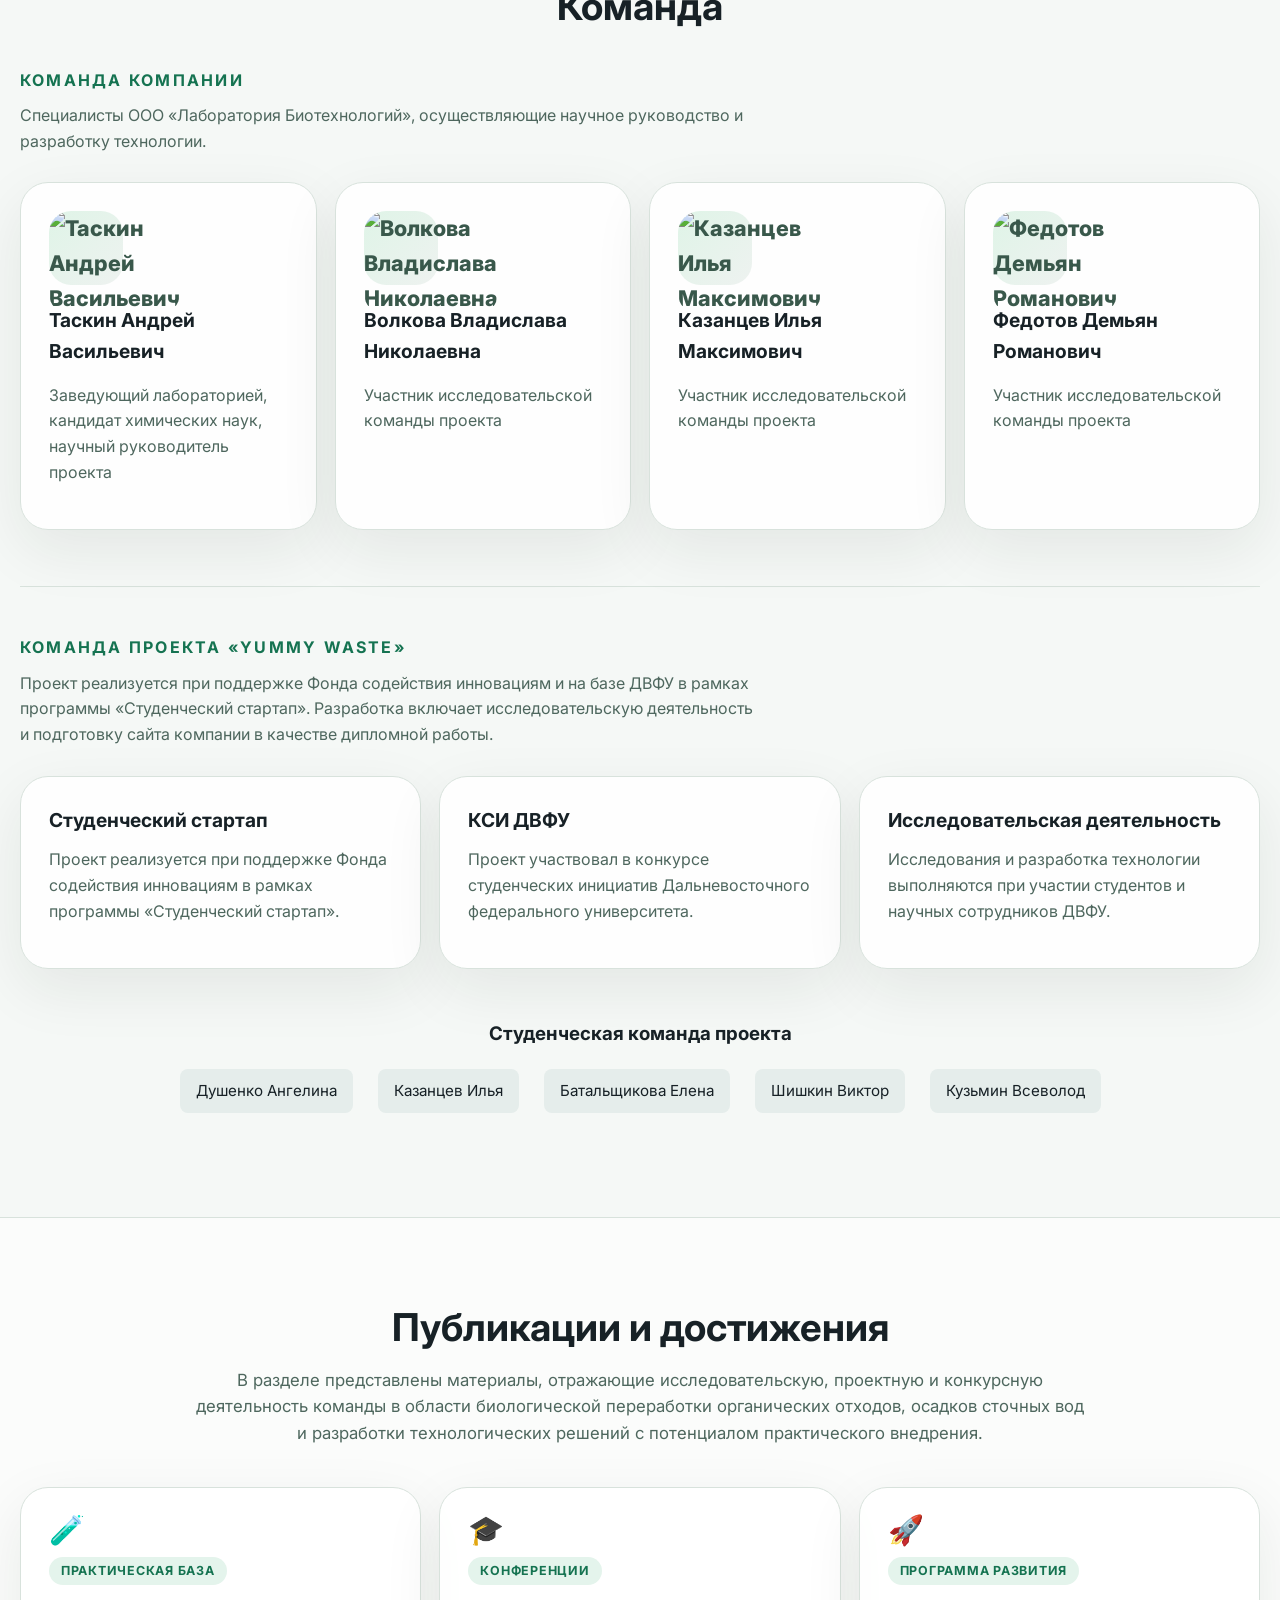
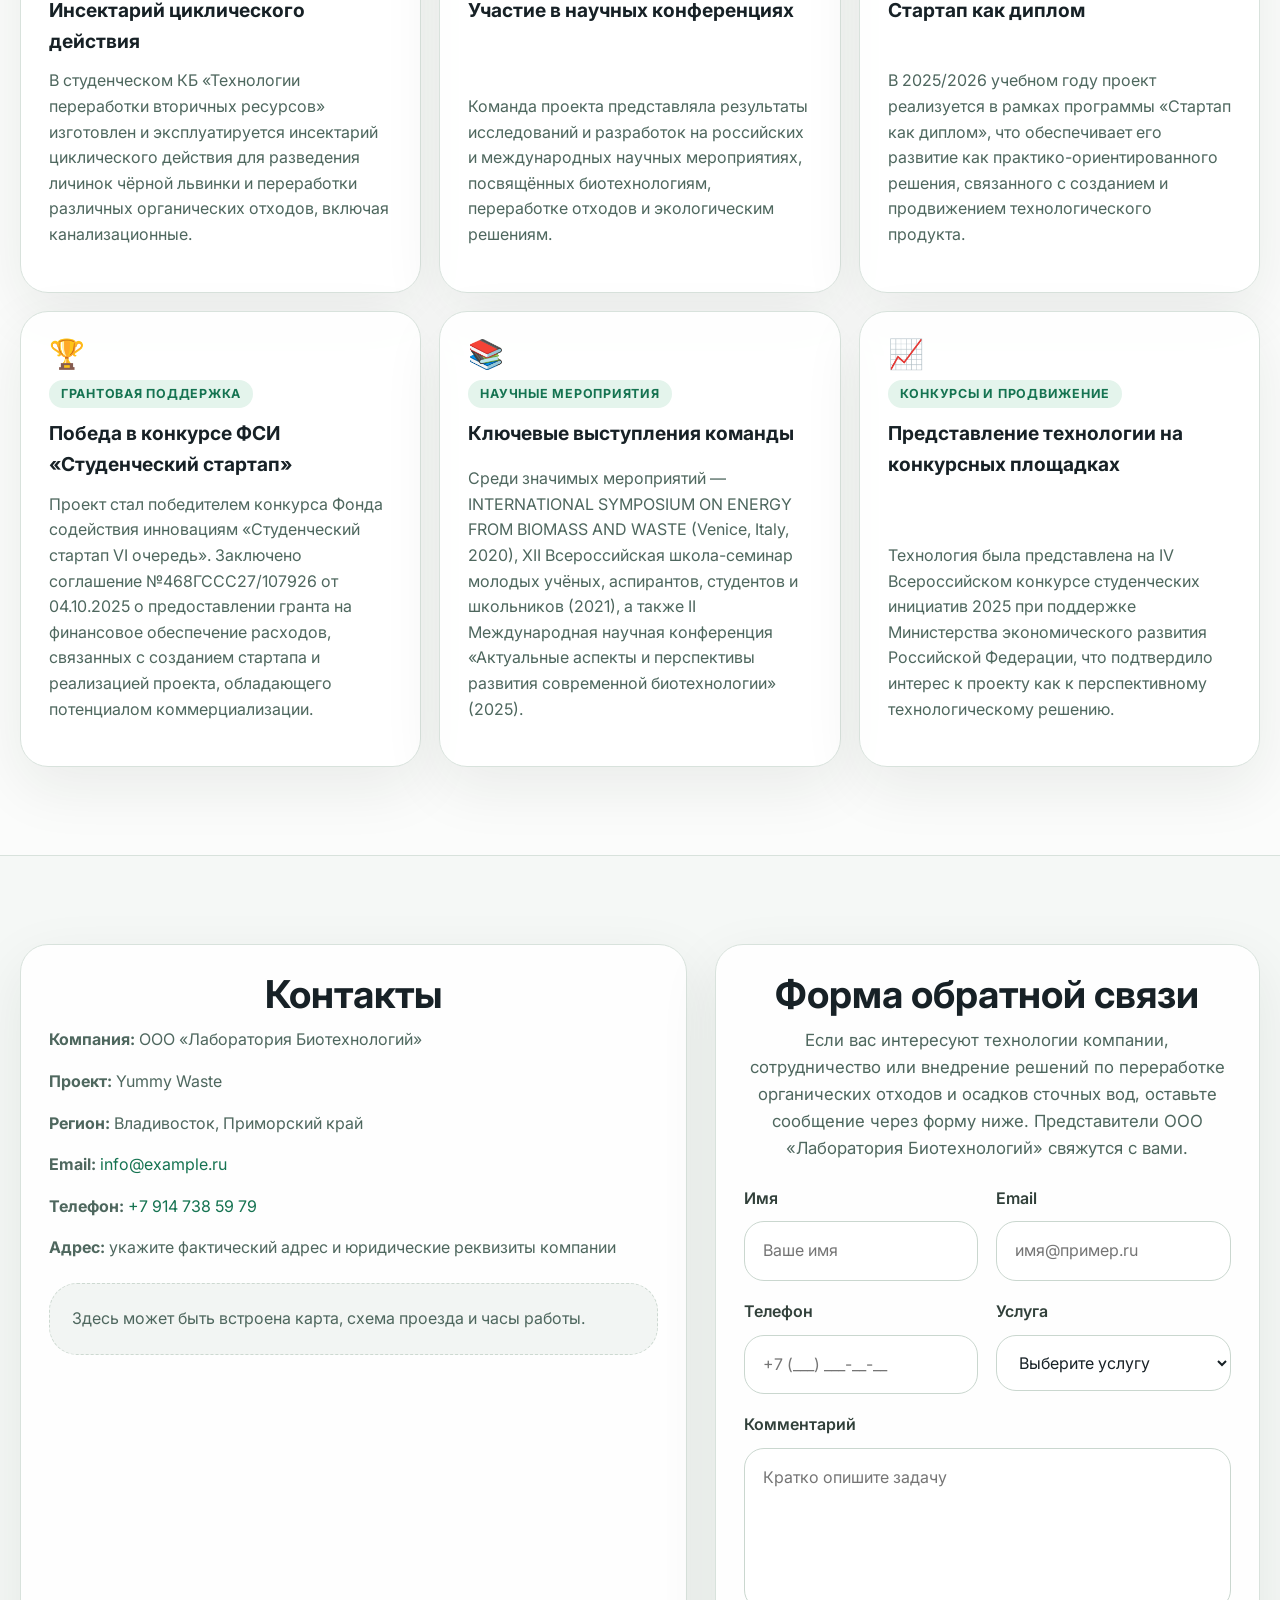
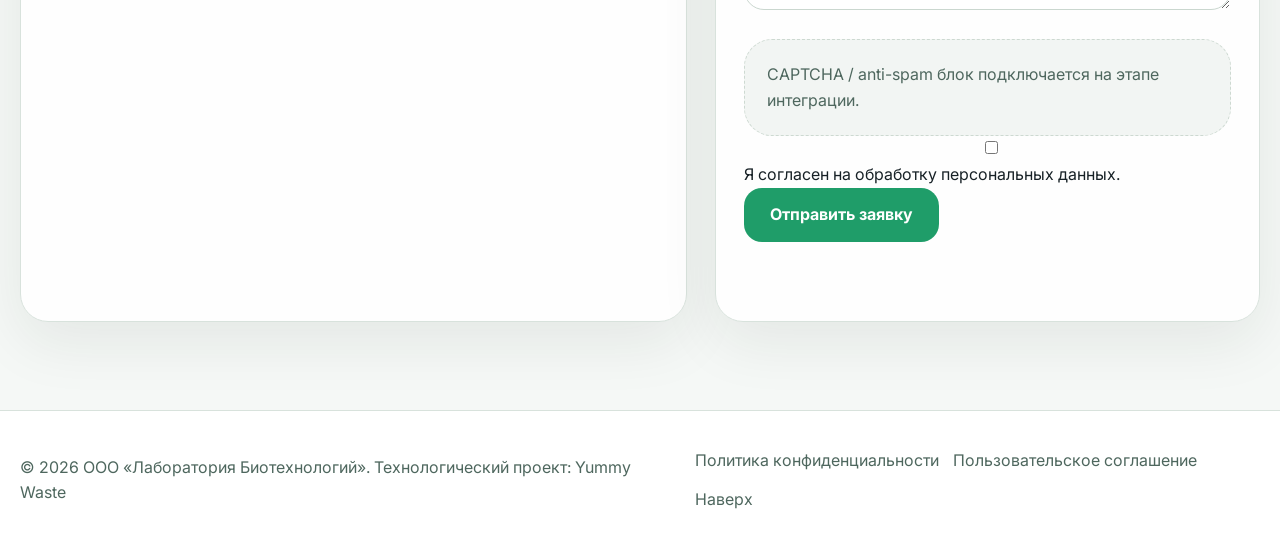
==== commit 6eb0c1d0: "Update index.html" ====
--- a/index.html
+++ b/index.html
@@ -3,13 +3,12 @@
   <head>
     <meta charset="UTF-8" />
     <meta name="viewport" content="width=device-width, initial-scale=1.0" />
-    <title>ООО «Лаборатория Биотехнологий»</title>
+    <title>Лаборатория Биотехнологий</title>
     <meta
       name="description"
       content="ООО «Лаборатория Биотехнологий» — технологическое решение безотходной биологической переработки осадков сточных вод. Проект Yummy Waste при поддержке ФСИ и ДВФУ."
     />
 
-    <!-- Open Graph — для шаринга в Telegram, ВКонтакте и т.д. -->
     <meta property="og:type" content="website" />
     <meta property="og:title" content="Лаборатория Биотехнологий — Yummy Waste" />
     <meta property="og:description" content="Безотходная двухступенчатая биологическая переработка осадков сточных вод. Анаэробный биореактор + инсектарий BSFL." />
@@ -21,17 +20,16 @@
       href="https://fonts.googleapis.com/css2?family=Inter:wght@400;500;600;700;800&display=swap"
       rel="stylesheet"
     />
-    <!-- TODO: добавьте favicon: <link rel="icon" href="images/favicon.ico" /> -->
+    <link rel="icon" href="images/favicon.png" />
     <link rel="stylesheet" href="style.css" />
   </head>
   <body id="top">
     <header class="site-header">
       <div class="container header-inner">
         <div class="brand brand-with-logo">
-          <!-- TODO: раскомментируйте и укажите путь к логотипу, когда он будет готов -->
-          <!-- <a href="#top" class="brand-logo-link">
-            <img src="images/logo.svg" alt="Лаборатория Биотехнологий" class="brand-logo" />
-          </a> -->
+          <a href="#top" class="brand-logo-link">
+            <img src="images/logo-Photoroom.png" alt="Лаборатория Биотехнологий" class="brand-logo" />
+          </a>
           <div class="brand-text">
             <div class="brand-title">Лаборатория Биотехнологий</div>
             <div class="brand-subtitle">
@@ -144,19 +142,7 @@
 
           <div class="tech-diagram-wrap">
             <div class="section-label">Схема технологического процесса</div>
-            <!--
-              TODO: замените путь к файлу схемы ниже.
-              Поддерживаются форматы: .png, .jpg, .svg, .webp
-              Рекомендуется SVG или PNG с прозрачным фоном.
-              Пример: src="images/technology-scheme.png"
-            -->
-            <div class="tech-diagram-placeholder">
-              <span>📊</span>
-              <p>Здесь будет схема технологического процесса.</p>
-              <!-- РАСКОММЕНТИРУЙТЕ И УКАЖИТЕ ИМЯ ФАЙЛА:
-              <img src="images/ИМЯ-ФАЙЛА-СХЕМЫ.png" alt="Схема двухступенчатой биологической переработки осадков сточных вод" class="tech-diagram-img" />
-              -->
-            </div>
+              <img src="images/TechImg.png" alt="Схема двухступенчатой биологической переработки осадков сточных вод" class="tech-diagram-img" />
           </div>
 
           <div class="technology-grid">
@@ -277,9 +263,8 @@
             </p>
           </div>
 
-          <div class="cards-grid cards-grid-3">
+          <div class="cards-grid products-grid">
             <article class="product-card"><h3>Биогаз</h3><span>Топливо и энергетический ресурс</span></article>
-            <article class="product-card"><h3>Жидкие удобрения</h3><span>Продукт анаэробной переработки</span></article>
             <article class="product-card"><h3>Органический субстрат</h3><span>Основа для удобрений и дальнейшей переработки</span></article>
             <article class="product-card"><h3>Топливные брикеты</h3><span>Продукт глубокой переработки</span></article>
             <article class="product-card"><h3>Биогумус</h3><span>Перспективный продукт для сельского хозяйства</span></article>
@@ -430,29 +415,37 @@
               Специалисты ООО «Лаборатория Биотехнологий», осуществляющие научное руководство
               и разработку технологии.
             </p>
-            <div class="cards-grid cards-grid-4 team-grid">
-              <article class="team-card">
-                <div class="avatar">ТА</div>
-                <h3>Таскин Андрей Васильевич</h3>
-                <p>Заведующий лабораторией, кандидат химических наук, научный руководитель проекта</p>
-              </article>
-              <article class="team-card">
-                <div class="avatar">ВВ</div>
-                <h3>Волкова Владислава Николаевна</h3>
-                <p>Участник исследовательской команды проекта</p>
-              </article>
-              <article class="team-card">
-                <div class="avatar">КИ</div>
-                <h3>Казанцев Илья Максимович</h3>
-                <p>Участник исследовательской команды проекта</p>
-              </article>
-              <article class="team-card">
-                <div class="avatar">ФД</div>
-                <h3>Федотов Демьян Романович</h3>
-                <p>Участник исследовательской команды проекта</p>
-              </article>
-            </div>
-          </div>
+          <div class="cards-grid cards-grid-4 team-grid">
+            <article class="team-card">
+              <div class="avatar">
+                <img src="images/team/Таскин.png" alt="Таскин Андрей Васильевич" />
+              </div>
+              <h3>Таскин Андрей Васильевич</h3>
+              <p>Заведующий лабораторией, кандидат химических наук, научный руководитель проекта</p>
+            </article>
+            <article class="team-card">
+              <div class="avatar">
+                <img src="images/team/Волкова.png" alt="Волкова Владислава Николаевна" />
+              </div>
+              <h3>Волкова Владислава Николаевна</h3>
+              <p>Участник исследовательской команды проекта</p>
+            </article>
+            <article class="team-card">
+              <div class="avatar">
+                <img src="images/team/Казанцев.png" alt="Казанцев Илья Максимович" />
+              </div>
+              <h3>Казанцев Илья Максимович</h3>
+              <p>Участник исследовательской команды проекта</p>
+            </article>
+            <article class="team-card">
+              <div class="avatar">
+                <img src="images/team/Федотов.png" alt="Федотов Демьян Романович" />
+              </div>
+              <h3>Федотов Демьян Романович</h3>
+              <p>Участник исследовательской команды проекта</p>
+            </article>
+          </div>
+        </div>
 
           <div class="team-block team-block-secondary">
             <div class="team-block-label">Команда проекта «Yummy Waste»</div>
@@ -500,89 +493,161 @@
         </div>
       </section>
 
-      <section id="publications" class="section section-muted">
-        <div class="container">
-          <div class="section-head">
-            <h2>Публикации</h2>
-            <p>
-              В разделе представлены научные публикации сотрудников и участников команды,
-              посвящённые биотехнологиям, переработке органических отходов,
-              осадков сточных вод и экологическим технологиям.
-            </p>
-          </div>
-
-          <div class="cards-grid cards-grid-3">
-
-            <!--
-              ===== ПУБЛИКАЦИЯ 1 =====
-              TODO: замените значение href на имя вашего PDF-файла.
-              Файл должен лежать рядом с index.html (или укажите путь, например: "pdf/publication1.pdf").
-              Пример: href="publication-bioconversion.pdf"
-            -->
-            <article class="card publication-card">
-              <div class="pub-icon">📄</div>
-              <div class="pub-meta">
-                <span class="pub-tag">Биоконверсия</span>
-              </div>
-              <h3>Публикации по биоконверсии органических отходов</h3>
-              <p>Научные статьи и материалы исследований команды.</p>
-              <a
-                href="ИМЯ-ФАЙЛА-ПУБЛИКАЦИИ-1.pdf"
-                class="btn btn-secondary btn-small"
-                target="_blank"
-                rel="noopener noreferrer"
-              >Открыть PDF</a>
-            </article>
-
-            <!--
-              ===== ПУБЛИКАЦИЯ 2 =====
-              TODO: замените значение href на имя вашего PDF-файла.
-              Пример: href="publication-anaerobic.pdf"
-            -->
-            <article class="card publication-card">
-              <div class="pub-icon">📄</div>
-              <div class="pub-meta">
-                <span class="pub-tag">Анаэробная переработка</span>
-              </div>
-              <h3>Исследования по анаэробной переработке осадков сточных вод</h3>
-              <p>Материалы по технологическим решениям и результатам испытаний.</p>
-              <a
-                href="ИМЯ-ФАЙЛА-ПУБЛИКАЦИИ-2.pdf"
-                class="btn btn-secondary btn-small"
-                target="_blank"
-                rel="noopener noreferrer"
-              >Открыть PDF</a>
-            </article>
-
-            <!--
-              ===== ПУБЛИКАЦИЯ 3 =====
-              TODO: замените значение href на имя вашего PDF-файла.
-              Пример: href="publication-bsfl.pdf"
-            -->
-            <article class="card publication-card">
-              <div class="pub-icon">📄</div>
-              <div class="pub-meta">
-                <span class="pub-tag">BSFL · Инсектарий</span>
-              </div>
-              <h3>Материалы по инсектариям и BSFL</h3>
-              <p>Публикации, посвящённые доработке осадка и продуктам второй ступени переработки.</p>
-              <a
-                href="ИМЯ-ФАЙЛА-ПУБЛИКАЦИИ-3.pdf"
-                class="btn btn-secondary btn-small"
-                target="_blank"
-                rel="noopener noreferrer"
-              >Открыть PDF</a>
-            </article>
-
-            <!--
-              ===== ДОБАВИТЬ ПУБЛИКАЦИЮ =====
-              Скопируйте блок <article>...</article> выше и вставьте сюда,
-              чтобы добавить новую публикацию. Не забудьте обновить href и тексты.
-            -->
-
-          </div>
-        </div>
-      </section>
+<section id="publications" class="section section-muted">
+  <div class="container">
+    <div class="section-head">
+      <h2>Публикации и достижения</h2>
+      <p>
+        В разделе представлены материалы, отражающие исследовательскую,
+        проектную и конкурсную деятельность команды в области биологической
+        переработки органических отходов, осадков сточных вод и разработки
+        технологических решений с потенциалом практического внедрения.
+      </p>
+    </div>
+
+    <div class="cards-grid cards-grid-3">
+      <article class="card publication-card">
+        <div class="pub-icon">🧪</div>
+        <div class="pub-meta">
+          <span class="pub-tag">Практическая база</span>
+        </div>
+        <h3>Инсектарий циклического действия</h3>
+        <p>
+          В студенческом КБ «Технологии переработки вторичных ресурсов»
+          изготовлен и эксплуатируется инсектарий циклического действия для
+          разведения личинок чёрной львинки и переработки различных
+          органических отходов, включая канализационные.
+        </p>
+
+        <!--
+        <a
+          href="pdf/insectarium-materials.pdf"
+          class="btn btn-secondary btn-small"
+          target="_blank"
+          rel="noopener noreferrer"
+        >Открыть</a>
+        -->
+      </article>
+
+      <article class="card publication-card">
+        <div class="pub-icon">🎓</div>
+        <div class="pub-meta">
+          <span class="pub-tag">Конференции</span>
+        </div>
+        <h3>Участие в научных конференциях</h3>
+        <p>
+          Команда проекта представляла результаты исследований и разработок на
+          российских и международных научных мероприятиях, посвящённых
+          биотехнологиям, переработке отходов и экологическим решениям.
+        </p>
+
+        <!--
+        <a
+          href="pdf/conferences.pdf"
+          class="btn btn-secondary btn-small"
+          target="_blank"
+          rel="noopener noreferrer"
+        >Открыть</a>
+        -->
+      </article>
+
+      <article class="card publication-card">
+        <div class="pub-icon">🚀</div>
+        <div class="pub-meta">
+          <span class="pub-tag">Программа развития</span>
+        </div>
+        <h3>Стартап как диплом</h3>
+        <p>
+          В 2025/2026 учебном году проект реализуется в рамках программы
+          «Стартап как диплом», что обеспечивает его развитие как
+          практико-ориентированного решения, связанного с созданием и
+          продвижением технологического продукта.
+        </p>
+
+        <!--
+        <a
+          href="pdf/startup-as-diploma.pdf"
+          class="btn btn-secondary btn-small"
+          target="_blank"
+          rel="noopener noreferrer"
+        >Открыть</a>
+        -->
+      </article>
+
+      <article class="card publication-card">
+        <div class="pub-icon">🏆</div>
+        <div class="pub-meta">
+          <span class="pub-tag">Грантовая поддержка</span>
+        </div>
+        <h3>Победа в конкурсе ФСИ «Студенческий стартап»</h3>
+        <p>
+          Проект стал победителем конкурса Фонда содействия инновациям
+          «Студенческий стартап VI очередь». Заключено соглашение
+          №468ГССС27/107926 от 04.10.2025 о предоставлении гранта на
+          финансовое обеспечение расходов, связанных с созданием стартапа и
+          реализацией проекта, обладающего потенциалом коммерциализации.
+        </p>
+
+        <!--
+        <a
+          href="pdf/grant-agreement.pdf"
+          class="btn btn-secondary btn-small"
+          target="_blank"
+          rel="noopener noreferrer"
+        >Открыть</a>
+        -->
+      </article>
+
+      <article class="card publication-card">
+        <div class="pub-icon">📚</div>
+        <div class="pub-meta">
+          <span class="pub-tag">Научные мероприятия</span>
+        </div>
+        <h3>Ключевые выступления команды</h3>
+        <p>
+          Среди значимых мероприятий — INTERNATIONAL SYMPOSIUM ON ENERGY FROM
+          BIOMASS AND WASTE (Venice, Italy, 2020), XII Всероссийская
+          школа-семинар молодых учёных, аспирантов, студентов и школьников
+          (2021), а также II Международная научная конференция «Актуальные
+          аспекты и перспективы развития современной биотехнологии» (2025).
+        </p>
+
+        <!--
+        <a
+          href="pdf/key-presentations.pdf"
+          class="btn btn-secondary btn-small"
+          target="_blank"
+          rel="noopener noreferrer"
+        >Открыть</a>
+        -->
+      </article>
+
+      <article class="card publication-card">
+        <div class="pub-icon">📈</div>
+        <div class="pub-meta">
+          <span class="pub-tag">Конкурсы и продвижение</span>
+        </div>
+        <h3>Представление технологии на конкурсных площадках</h3>
+        <p>
+          Технология была представлена на IV Всероссийском конкурсе
+          студенческих инициатив 2025 при поддержке Министерства
+          экономического развития Российской Федерации, что подтвердило
+          интерес к проекту как к перспективному технологическому решению.
+        </p>
+
+        <!--
+        <a
+          href="pdf/competition-materials.pdf"
+          class="btn btn-secondary btn-small"
+          target="_blank"
+          rel="noopener noreferrer"
+        >Открыть</a>
+        -->
+      </article>
+    </div>
+  </div>
+</section>
+
 
       <section id="contacts" class="section">
         <div class="container contacts-grid">
@@ -593,7 +658,7 @@
               <p><strong>Проект:</strong> Yummy Waste</p>
               <p><strong>Регион:</strong> Владивосток, Приморский край</p>
               <p><strong>Email:</strong> <a href="mailto:info@example.ru">info@example.ru</a></p>
-              <p><strong>Телефон:</strong> <a href="tel:+79000000000">+7 900 000 00 00</a></p>
+              <p><strong>Телефон:</strong> <a href="tel:+79147385979">+7 914 738 59 79</a></p>
               <p><strong>Адрес:</strong> укажите фактический адрес и юридические реквизиты компании</p>
             </div>
             <div class="map-placeholder">
@@ -641,6 +706,10 @@
               </div>
 
               <div class="anti-spam">CAPTCHA / anti-spam блок подключается на этапе интеграции.</div>
+              <label class="consent-checkbox full-width">
+                <input type="checkbox" name="consent" required />
+                <span>Я согласен на обработку персональных данных.</span>
+              </label>
               <button class="btn btn-primary" type="submit">Отправить заявку</button>
               <p class="form-status" id="form-status" aria-live="polite"></p>
             </form>
--- a/style.css
+++ b/style.css
@@ -3,7 +3,7 @@
   --surface: rgba(255, 255, 255, 0.92);
   --surface-strong: #ffffff;
   --text: #172126;
-  --muted: #5f6d68;
+  --muted: #4e675e;
   --line: #d8e2dc;
   --accent: #1f9d69;
   --accent-dark: #157351;
@@ -854,8 +854,130 @@
 }
 
 .project-team-list li {
-  background: #f3f6f5;
+  background: #e5edeb;
   padding: 10px 16px;
   border-radius: 8px;
   font-size: 0.95rem;
 }
+
+
+.tech-diagram-wrap {
+  margin: 0 0 40px;
+}
+
+.section-label {
+  text-align: center;
+  text-transform: uppercase;
+  letter-spacing: 0.16em;
+  font-size: 0.78rem;
+  font-weight: 700;
+  color: var(--accent-dark);
+  margin-bottom: 18px;
+}
+
+.tech-diagram-placeholder {
+  display: flex;
+  flex-direction: column;
+  align-items: center;
+  justify-content: center;
+  gap: 14px;
+  min-height: 220px;
+  border: 2px dashed #bdd9c8;
+  border-radius: var(--radius);
+  background: #f0f8f3;
+  padding: 36px;
+  text-align: center;
+  color: var(--muted);
+}
+
+.tech-diagram-placeholder span {
+  font-size: 2.4rem;
+}
+
+.tech-diagram-placeholder p {
+  margin: 0;
+  font-size: 0.96rem;
+  line-height: 1.6;
+}
+
+.tech-diagram-placeholder code {
+  background: #dff0e7;
+  padding: 2px 7px;
+  border-radius: 6px;
+  font-size: 0.88rem;
+  color: var(--accent-dark);
+}
+
+.tech-diagram-img {
+  width: 100%;
+  border-radius: var(--radius);
+  border: 1px solid var(--line);
+  box-shadow: var(--shadow);
+}
+
+/* ── Блоки команды ── */
+.team-block {
+  margin-bottom: 56px;
+}
+
+.team-block:last-child {
+  margin-bottom: 0;
+}
+
+.team-block-secondary {
+  padding-top: 48px;
+  border-top: 1px solid var(--line);
+}
+
+.team-block-label {
+  font-size: 1rem;
+  font-weight: 700;
+  color: var(--accent-dark);
+  text-transform: uppercase;
+  letter-spacing: 0.14em;
+  margin-bottom: 10px;
+}
+
+.team-block-desc {
+  color: var(--muted);
+  font-size: 1rem;
+  max-width: 740px;
+  margin: 0 0 28px;
+}
+
+.pub-icon {
+  font-size: 1.8rem;
+  margin-bottom: 12px;
+  line-height: 1;
+}
+
+.pub-meta {
+  margin-bottom: 10px;
+}
+
+.pub-tag {
+  display: inline-block;
+  padding: 4px 12px;
+  background: #e4f4ec;
+  color: var(--accent-dark);
+  border-radius: 999px;
+  font-size: 0.78rem;
+  font-weight: 700;
+  letter-spacing: 0.06em;
+  text-transform: uppercase;
+}
+
+.publication-card {
+  display: flex;
+  flex-direction: column;
+  align-items: flex-start;
+}
+
+.publication-card h3 {
+  flex: 1;
+}
+
+.publication-card .btn {
+  margin-top: auto;
+  padding-top: 0;
+}
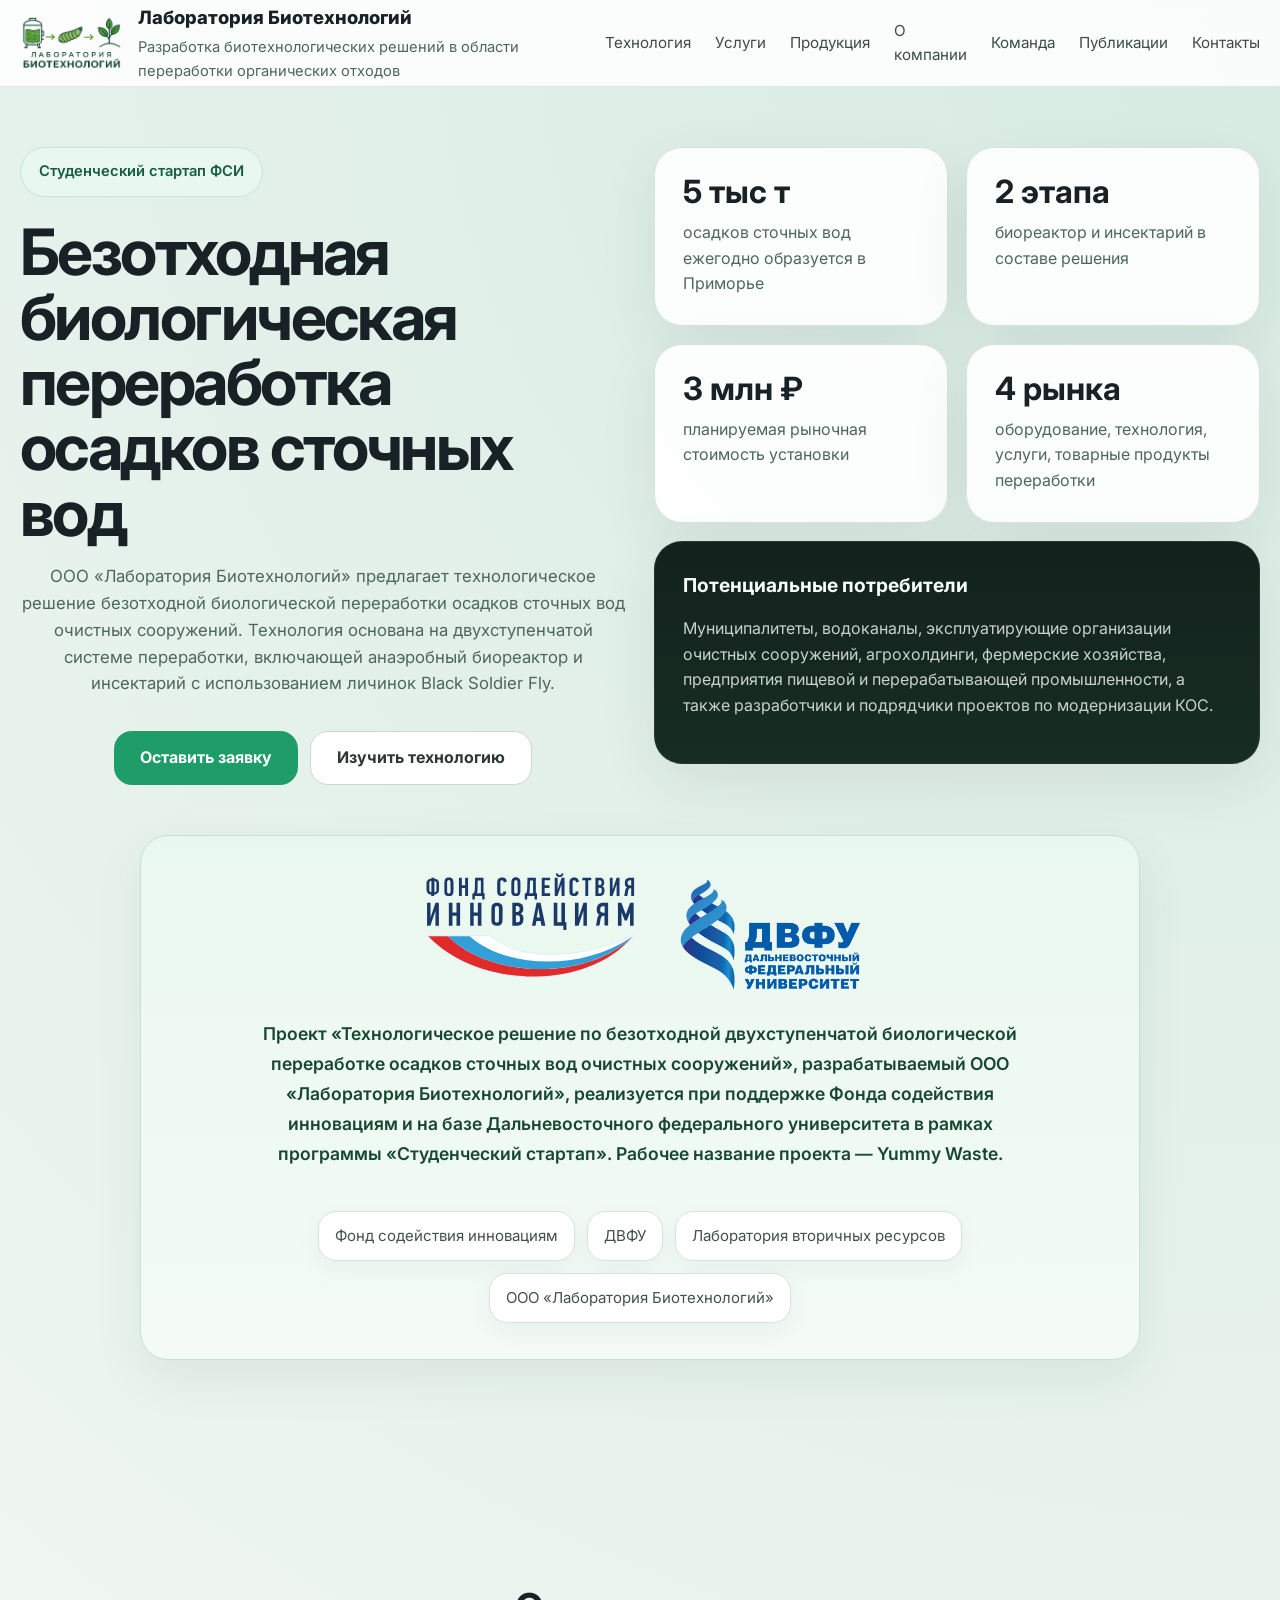
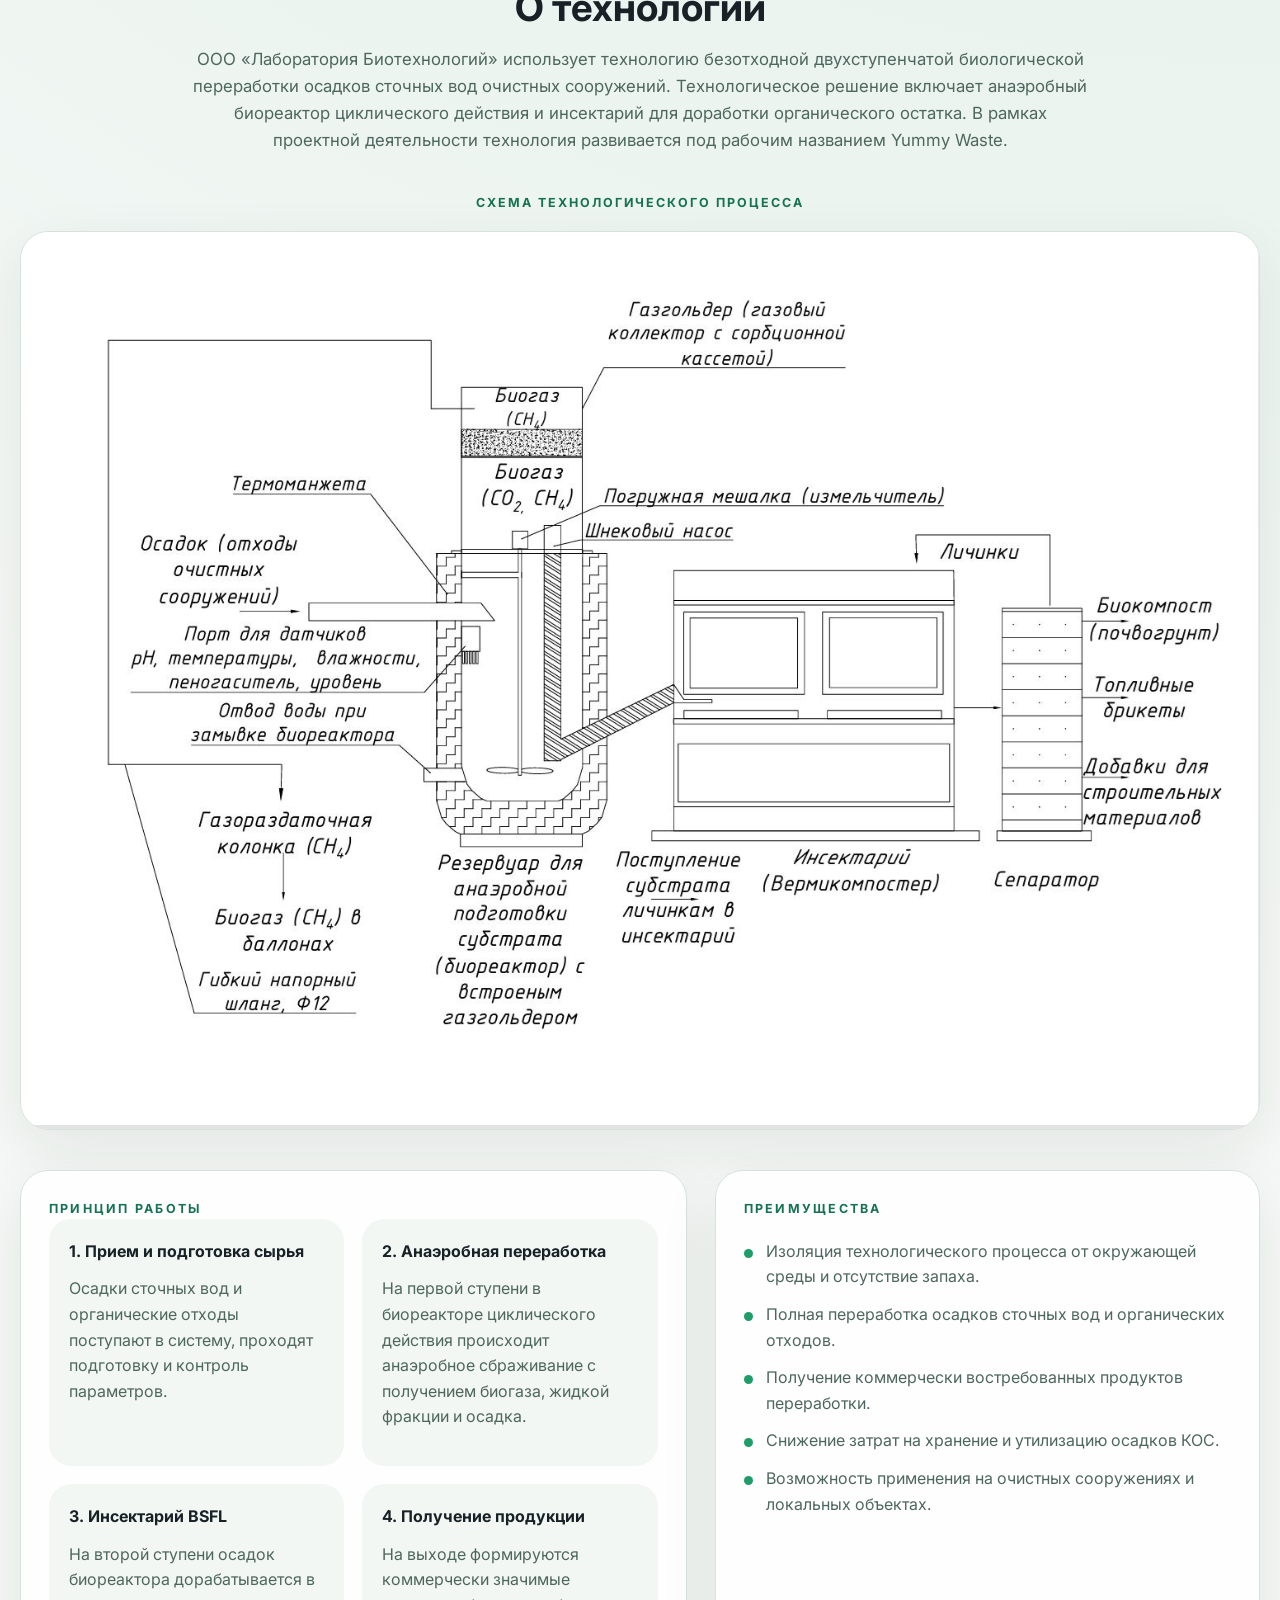
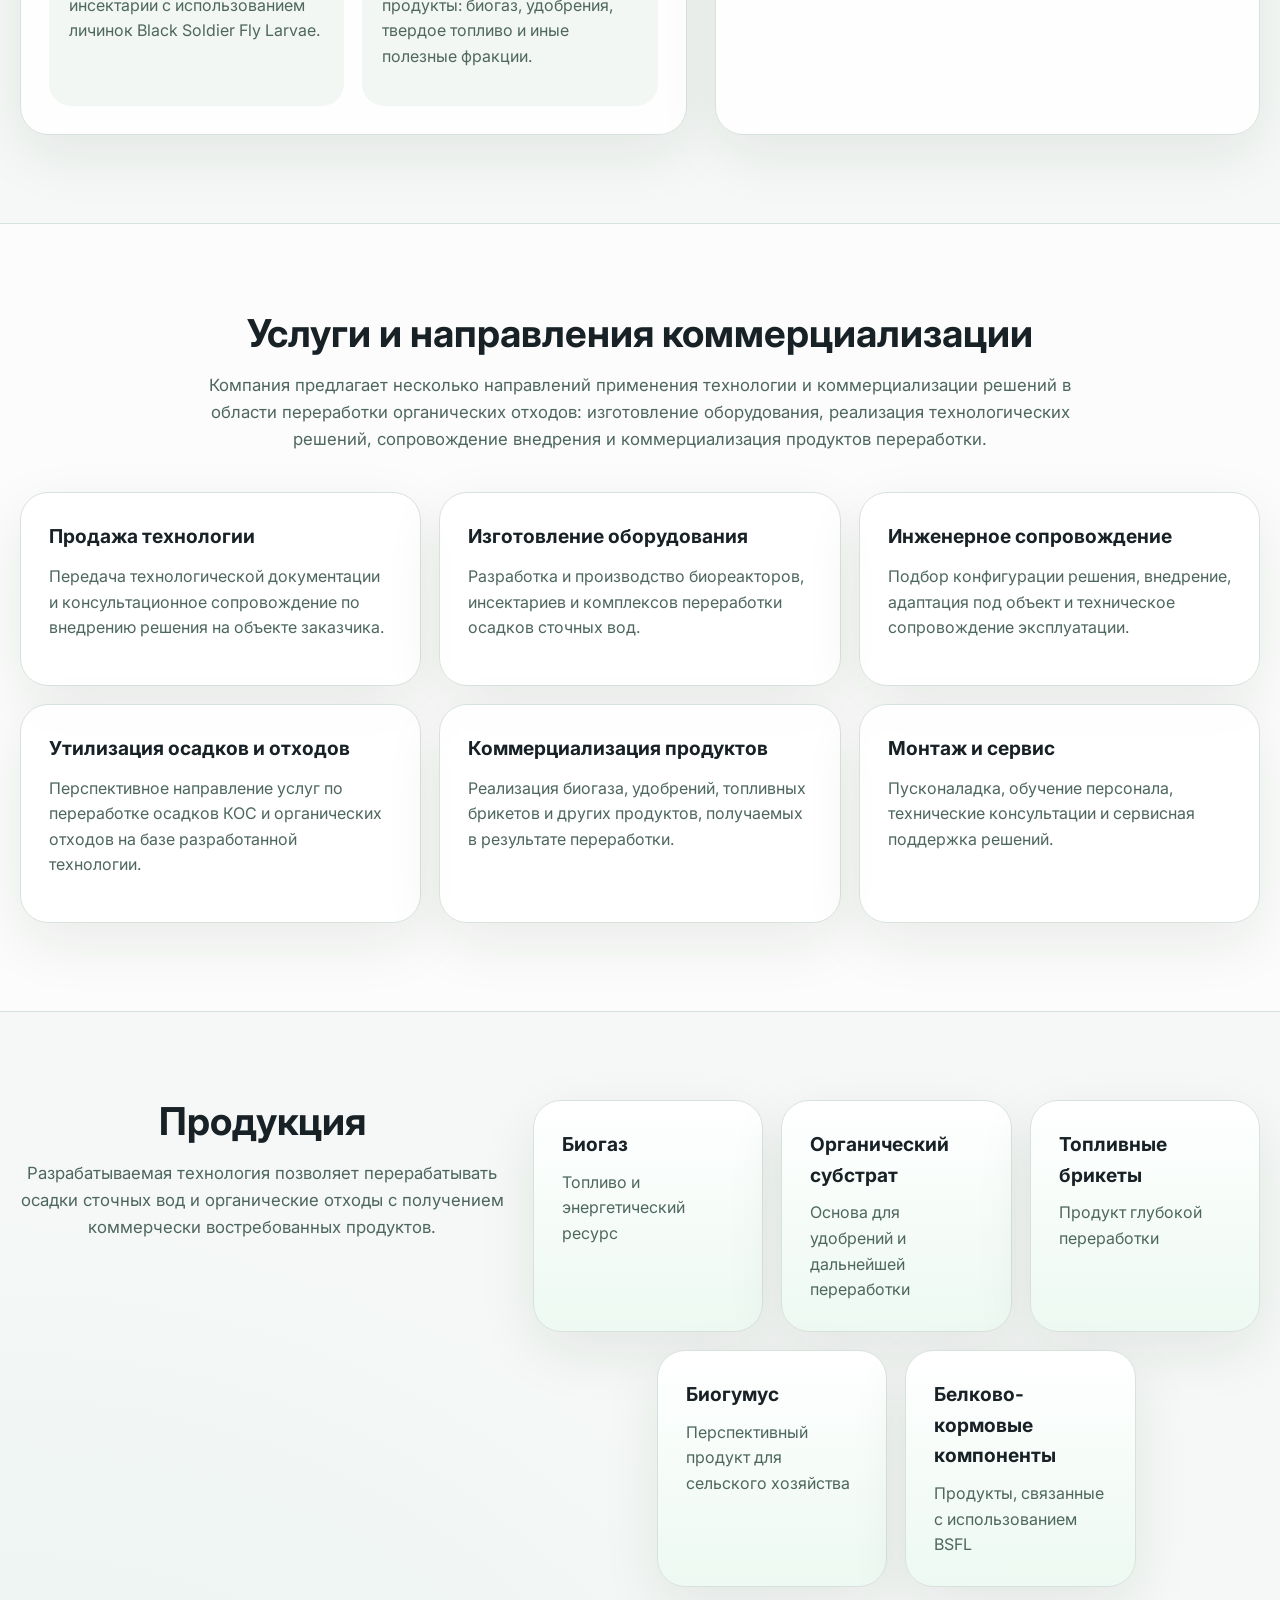
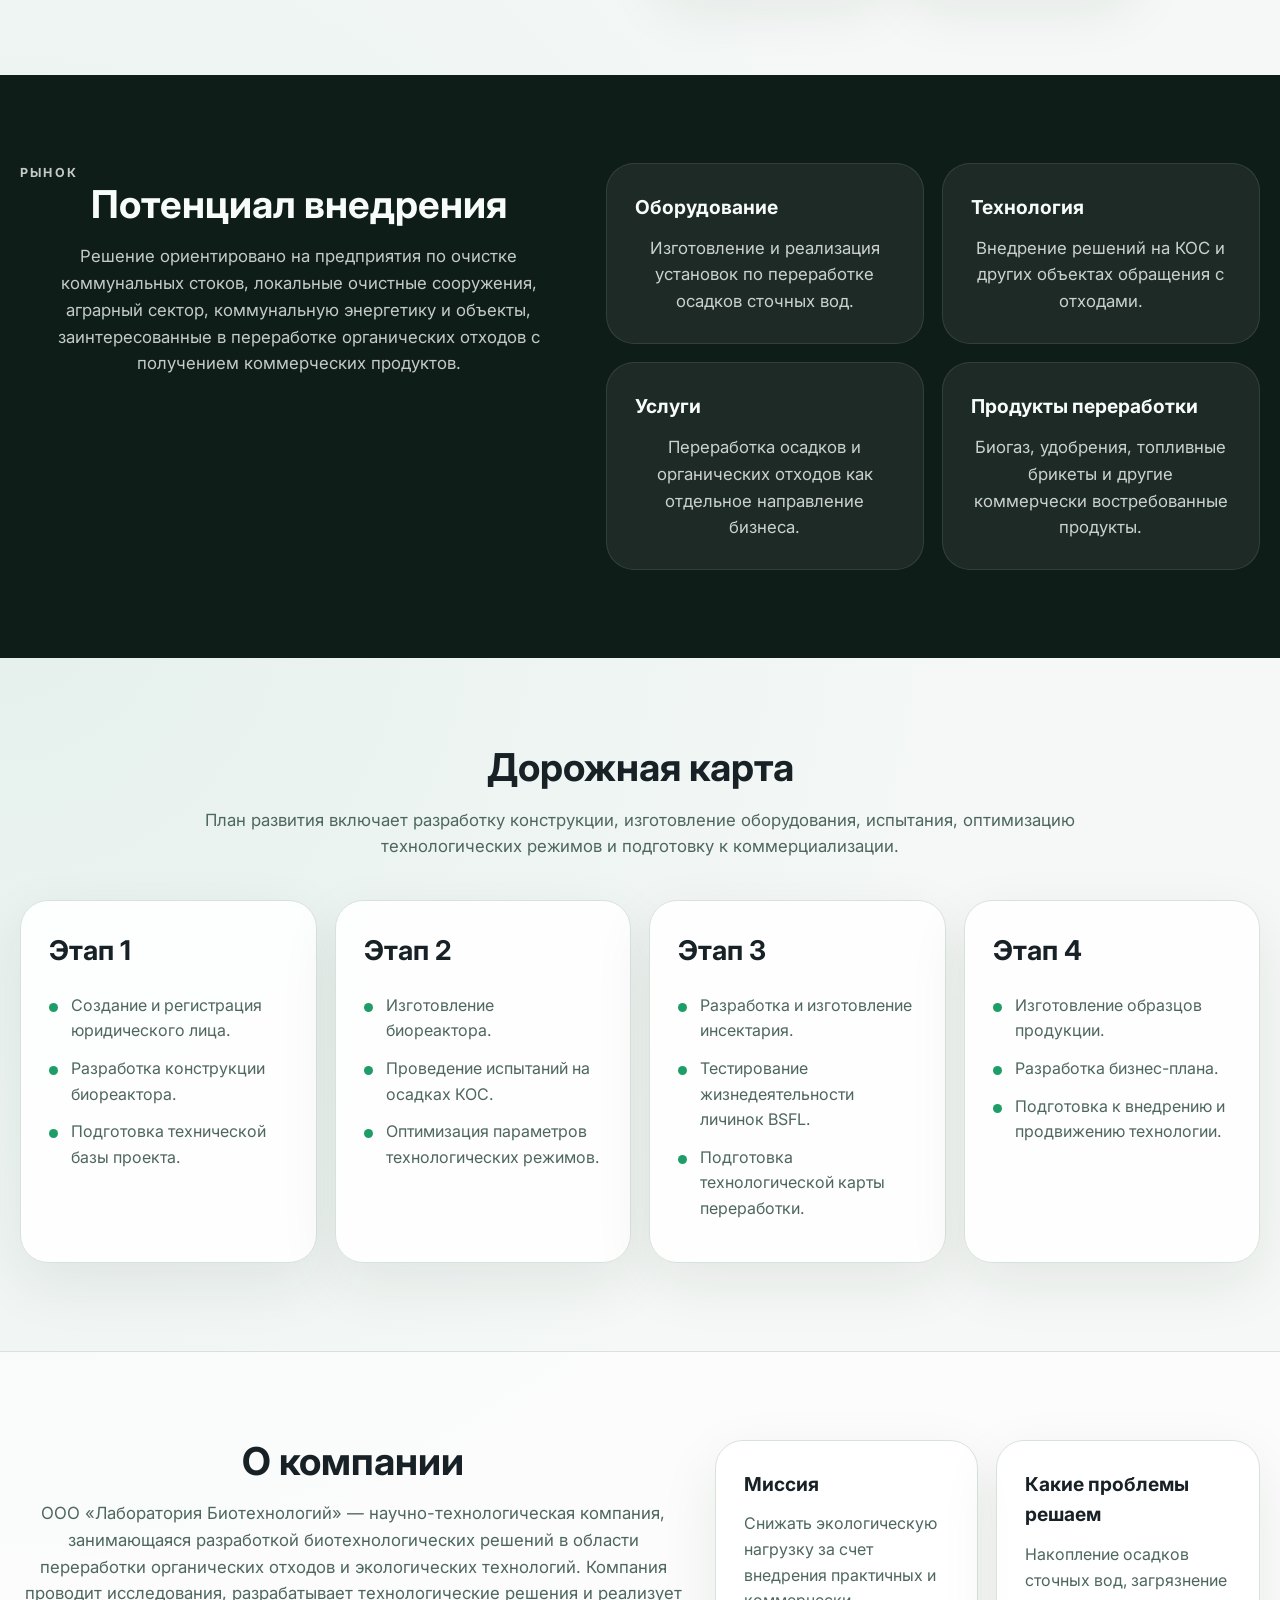
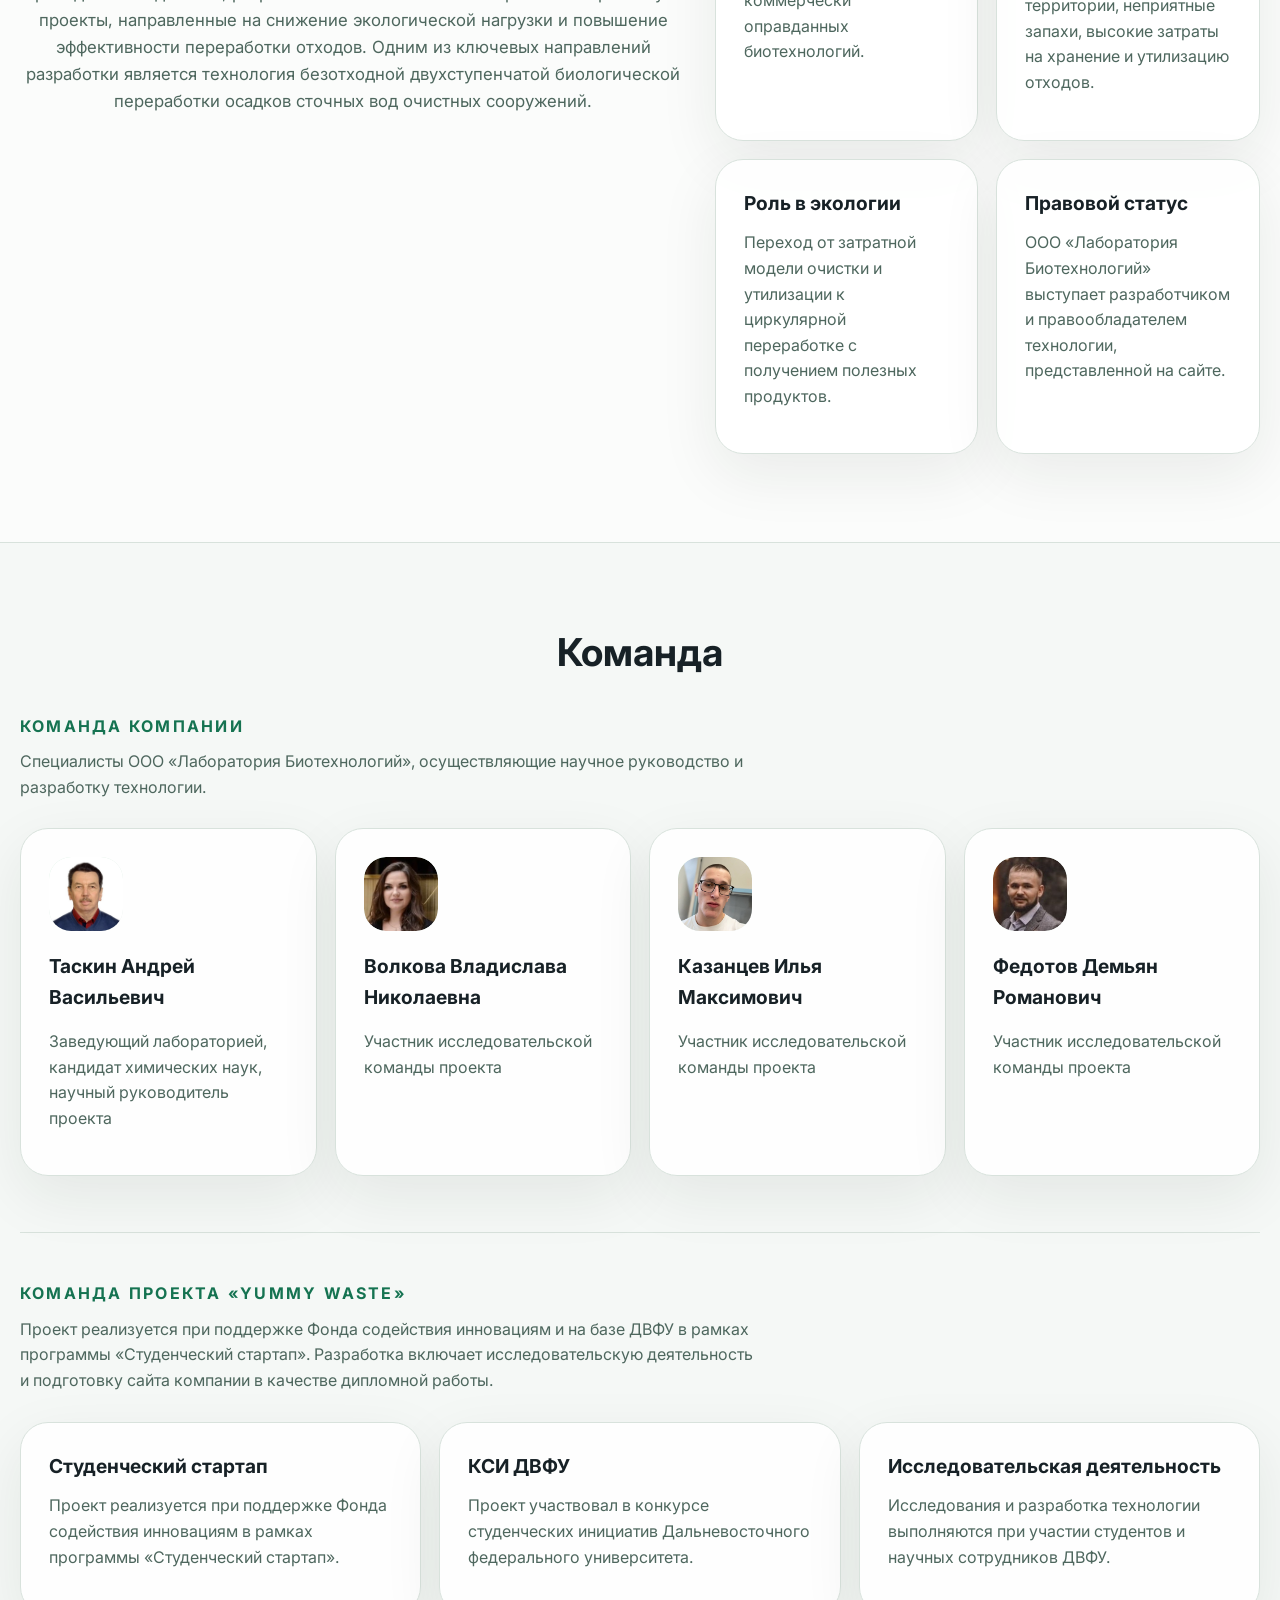
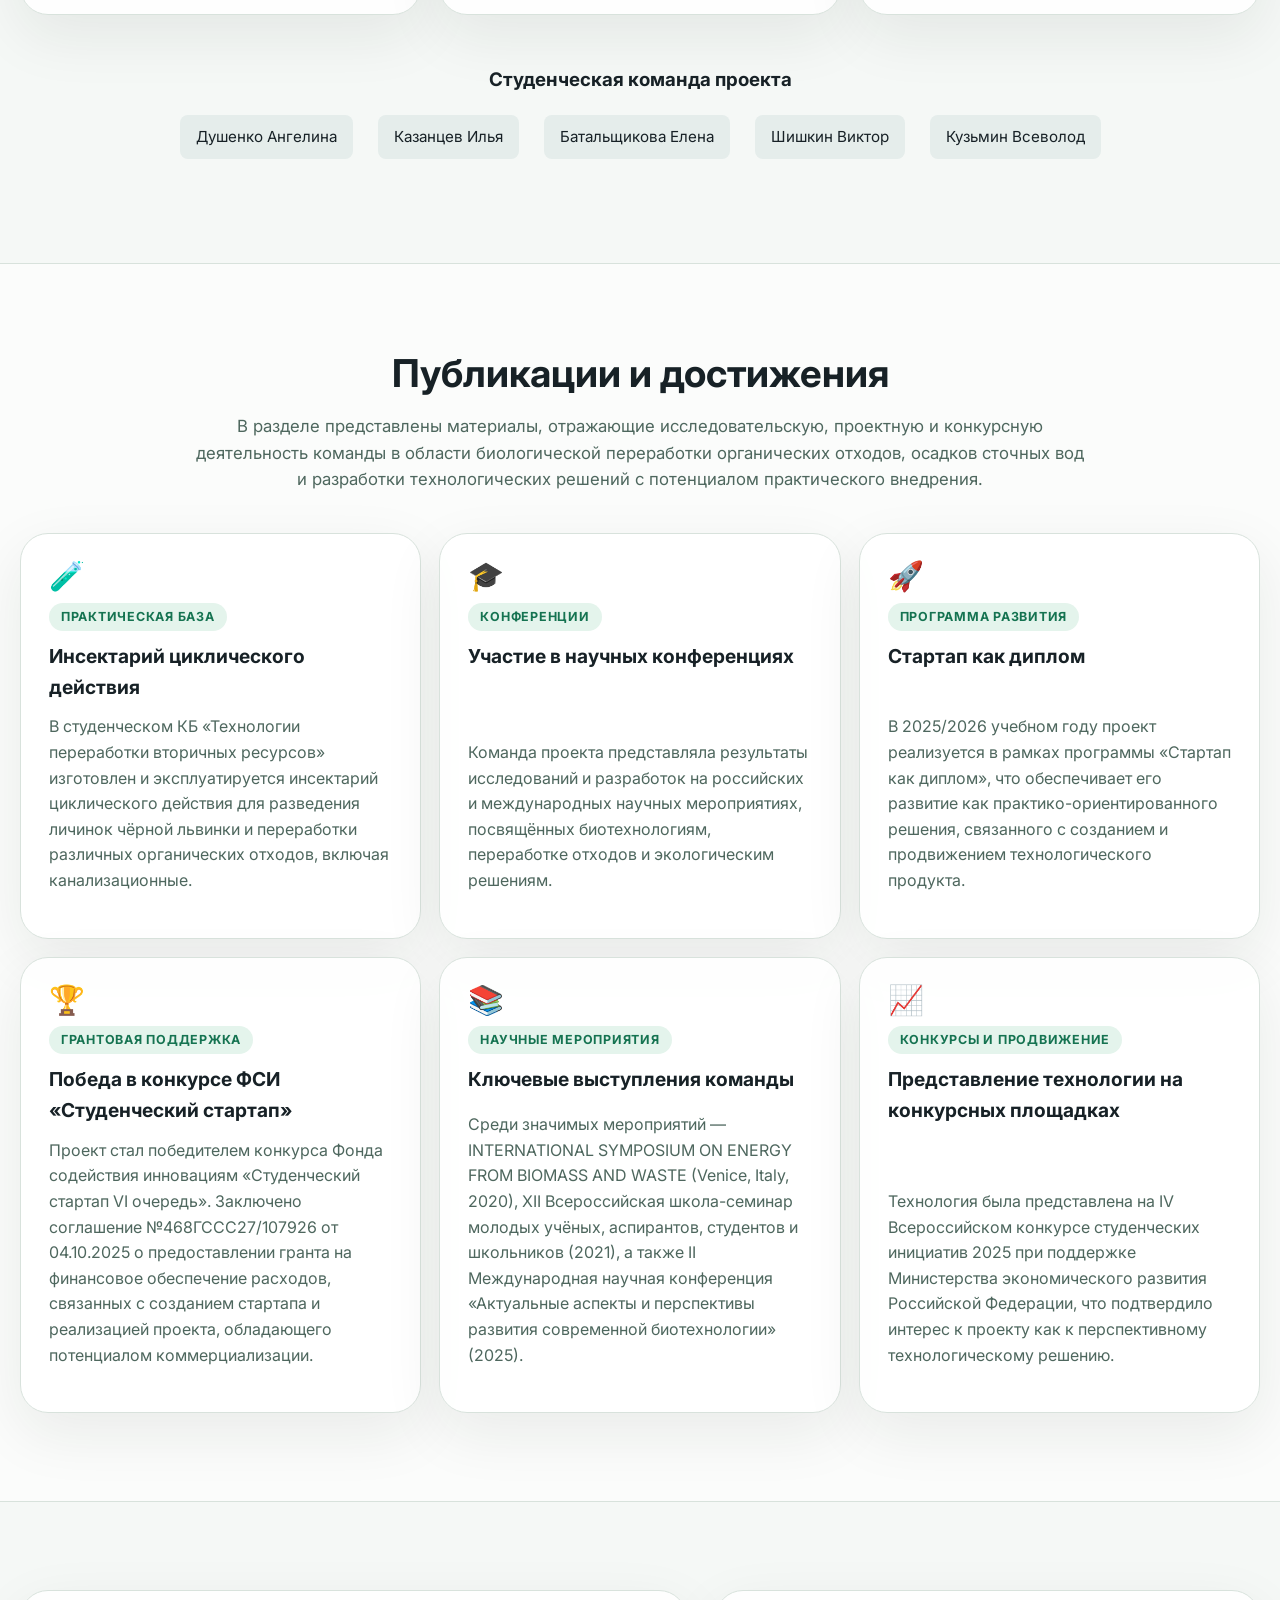
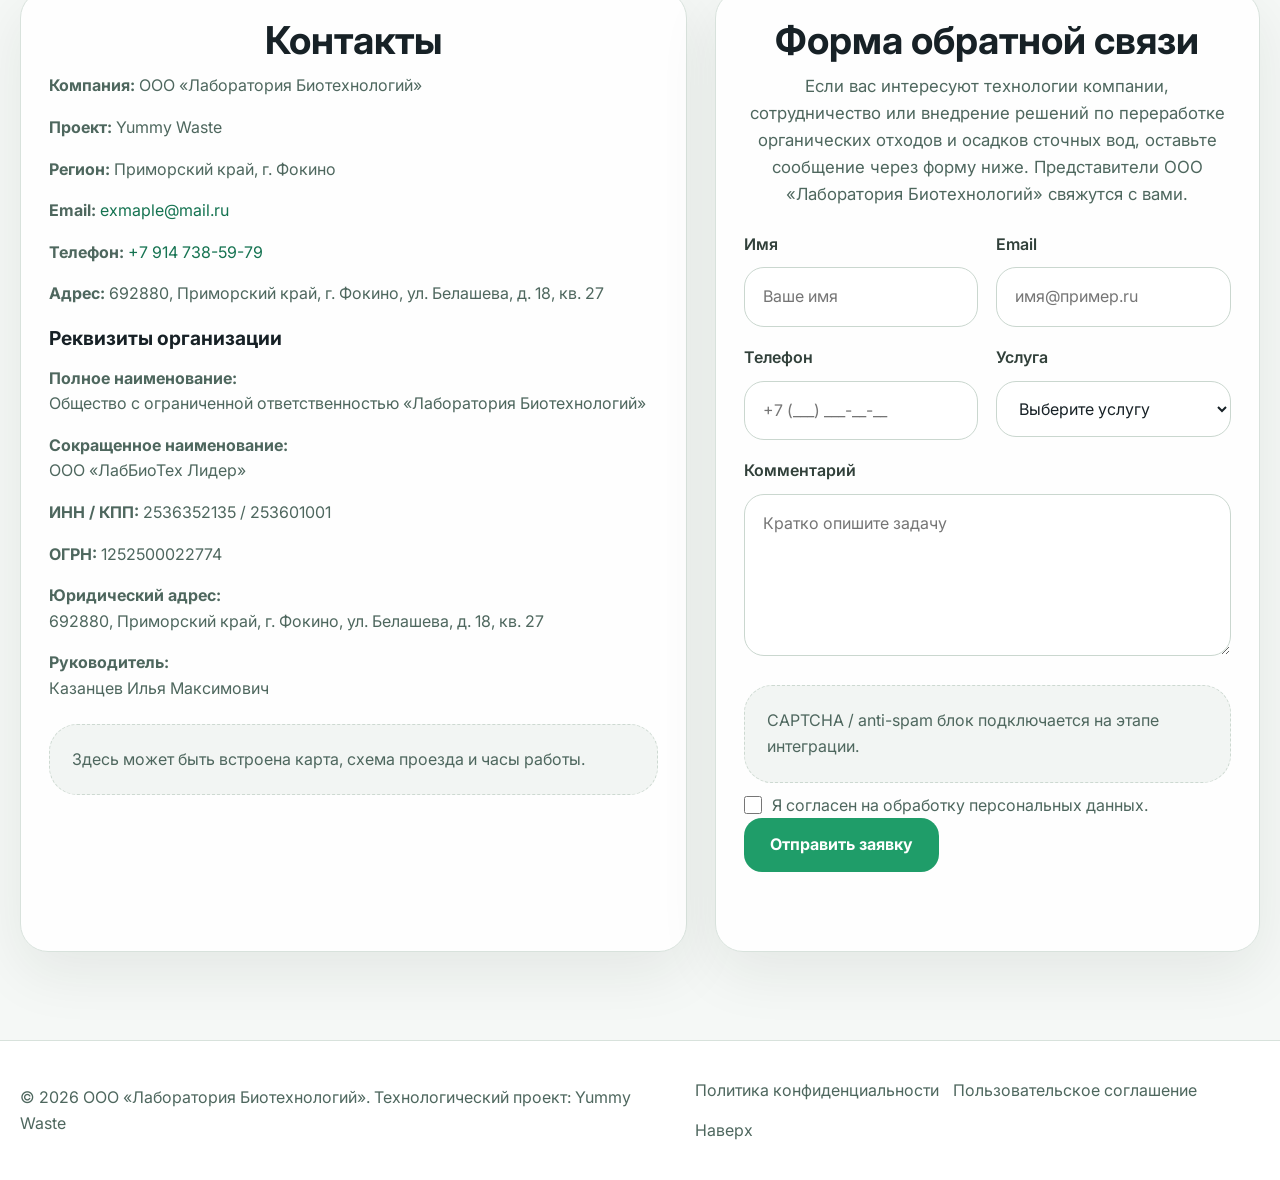
==== commit c2f8c13b: "Update index.html" ====
--- a/index.html
+++ b/index.html
@@ -656,11 +656,26 @@
             <div class="contact-list">
               <p><strong>Компания:</strong> ООО «Лаборатория Биотехнологий»</p>
               <p><strong>Проект:</strong> Yummy Waste</p>
-              <p><strong>Регион:</strong> Владивосток, Приморский край</p>
-              <p><strong>Email:</strong> <a href="mailto:info@example.ru">info@example.ru</a></p>
-              <p><strong>Телефон:</strong> <a href="tel:+79147385979">+7 914 738 59 79</a></p>
-              <p><strong>Адрес:</strong> укажите фактический адрес и юридические реквизиты компании</p>
+              <p><strong>Регион:</strong> Приморский край, г. Фокино</p>
+              <p><strong>Email:</strong> <a href="mailto:example@mail.ru">exmaple@mail.ru</a></p>
+              <p><strong>Телефон:</strong> <a href="tel:+79147385979">+7 914 738-59-79</a></p>
+              <p><strong>Адрес:</strong> 692880, Приморский край, г. Фокино, ул. Белашева, д. 18, кв. 27</p>
             </div>
+            <div class="company-details">
+
+            <h3>Реквизиты организации</h3>
+            <p><strong>Полное наименование:</strong><br>
+            Общество с ограниченной ответственностью «Лаборатория Биотехнологий»</p>
+            <p><strong>Сокращенное наименование:</strong><br>
+            ООО «ЛабБиоТех Лидер»</p>
+            <p><strong>ИНН / КПП:</strong> 2536352135 / 253601001</p>
+            <p><strong>ОГРН:</strong> 1252500022774</p>
+            <p><strong>Юридический адрес:</strong><br>
+            692880, Приморский край, г. Фокино, ул. Белашева, д. 18, кв. 27</p>
+            <p><strong>Руководитель:</strong><br>
+            Казанцев Илья Максимович</p>
+          </div>
+          
             <div class="map-placeholder">
               Здесь может быть встроена карта, схема проезда и часы работы.
             </div>
--- a/style.css
+++ b/style.css
@@ -466,6 +466,40 @@
   grid-template-columns: repeat(5, minmax(0, 1fr));
 }
 
+.products-grid {
+  display: grid;
+  grid-template-columns: repeat(6, minmax(0, 1fr));
+  gap: 18px;
+}
+
+.products-grid .product-card:nth-child(1),
+.products-grid .product-card:nth-child(2),
+.products-grid .product-card:nth-child(3) {
+  grid-column: span 2;
+}
+
+.products-grid .product-card:nth-child(4) {
+  grid-column: 2 / span 2;
+}
+
+.products-grid .product-card:nth-child(5) {
+  grid-column: 4 / span 2;
+}
+
+@media (max-width: 860px) {
+  .products-grid {
+    grid-template-columns: 1fr;
+  }
+
+  .products-grid .product-card:nth-child(1),
+  .products-grid .product-card:nth-child(2),
+  .products-grid .product-card:nth-child(3),
+  .products-grid .product-card:nth-child(4),
+  .products-grid .product-card:nth-child(5) {
+    grid-column: auto;
+  }
+}
+
 .step-item {
   padding: 20px;
   border-radius: 22px;
@@ -568,6 +602,7 @@
   font-weight: 800;
   font-size: 1.35rem;
   margin-bottom: 20px;
+  overflow: hidden;
 }
 
 .avatar img {
@@ -830,10 +865,6 @@
   }
 }
 
-.section-head {
-  max-width: 900px;
-  margin: 0 auto 40px auto;
-}
 
 .project-team {
   margin-top: 50px;
@@ -981,3 +1012,25 @@
   margin-top: auto;
   padding-top: 0;
 }
+
+/* ── Чекбокс согласия ── */
+.consent-checkbox {
+  display: flex;
+  align-items: center;
+  gap: 10px;
+  margin-top: 10px;
+}
+
+.consent-checkbox input[type="checkbox"] {
+  width: 18px;
+  height: 18px;
+  margin: 0;
+  padding: 0;
+  flex: 0 0 auto;
+}
+
+.consent-checkbox span {
+  margin: 0;
+  font-weight: 400;
+  color: var(--muted);
+}
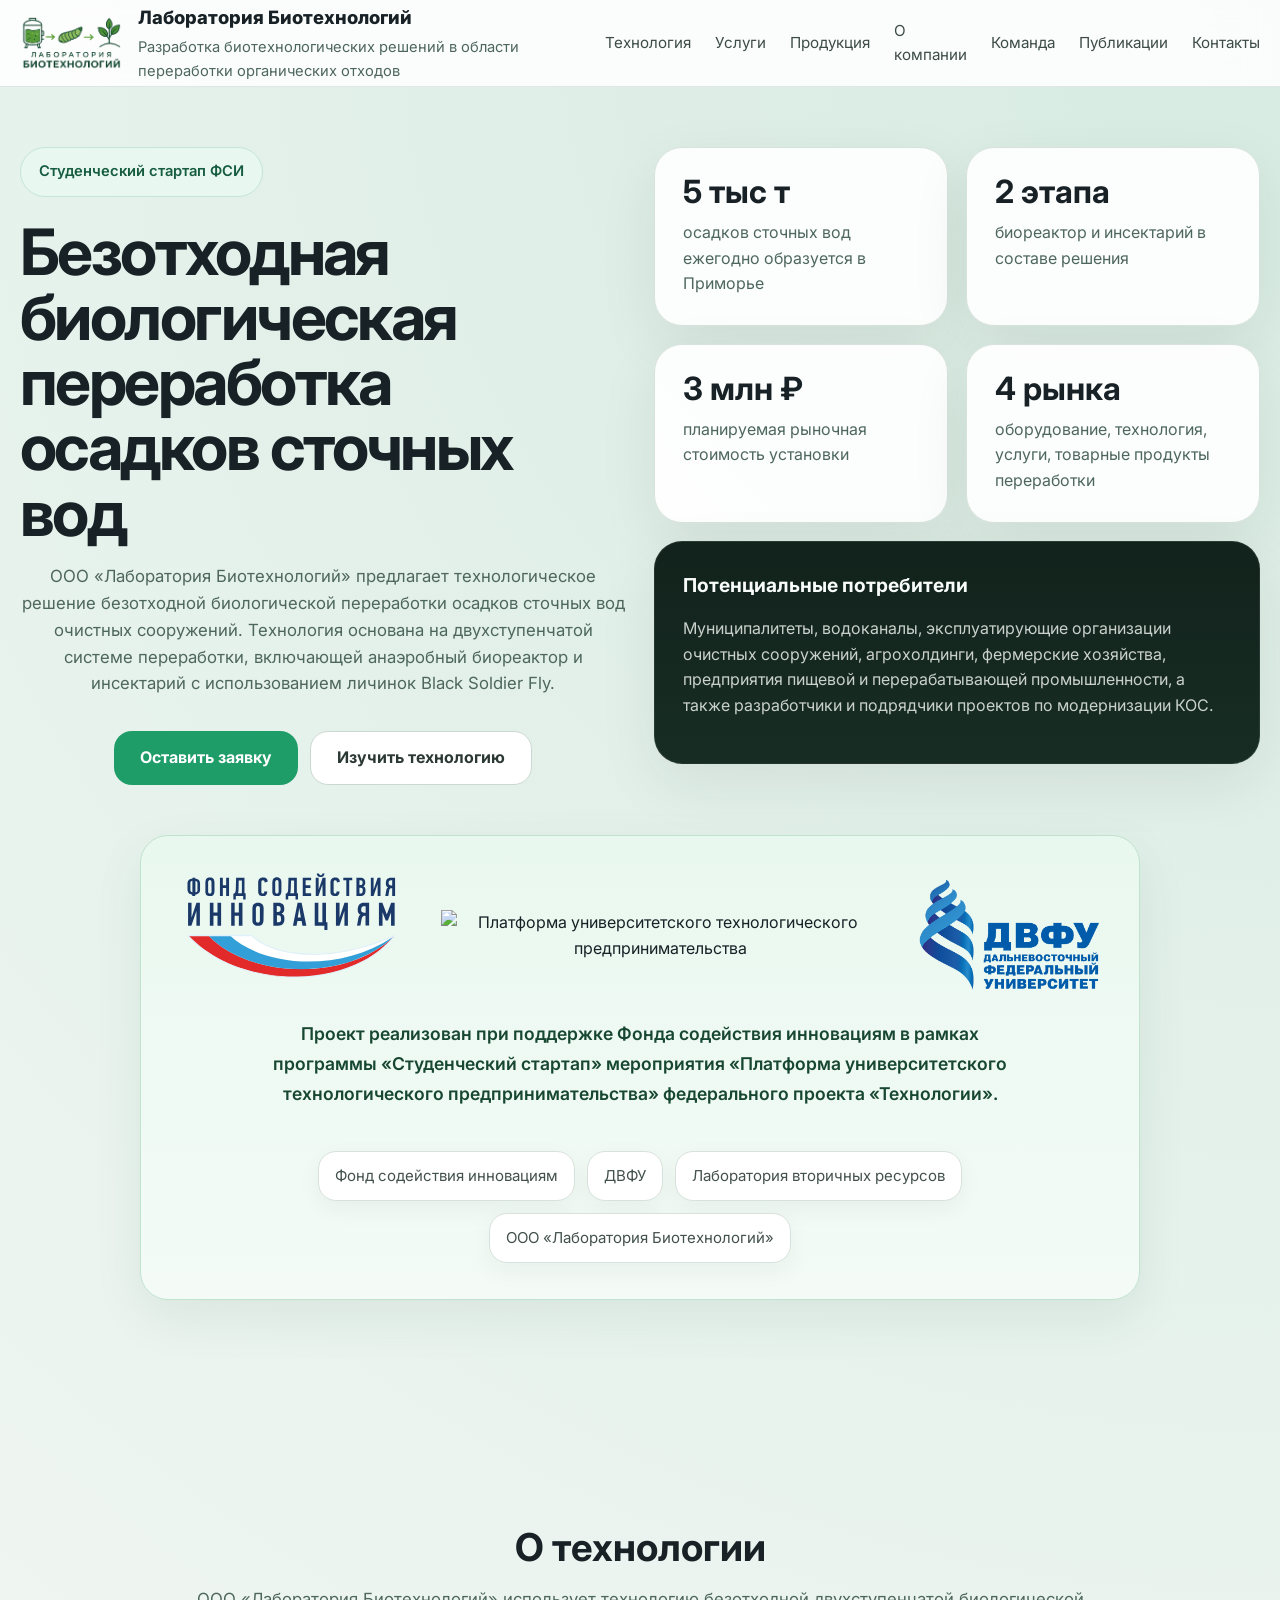
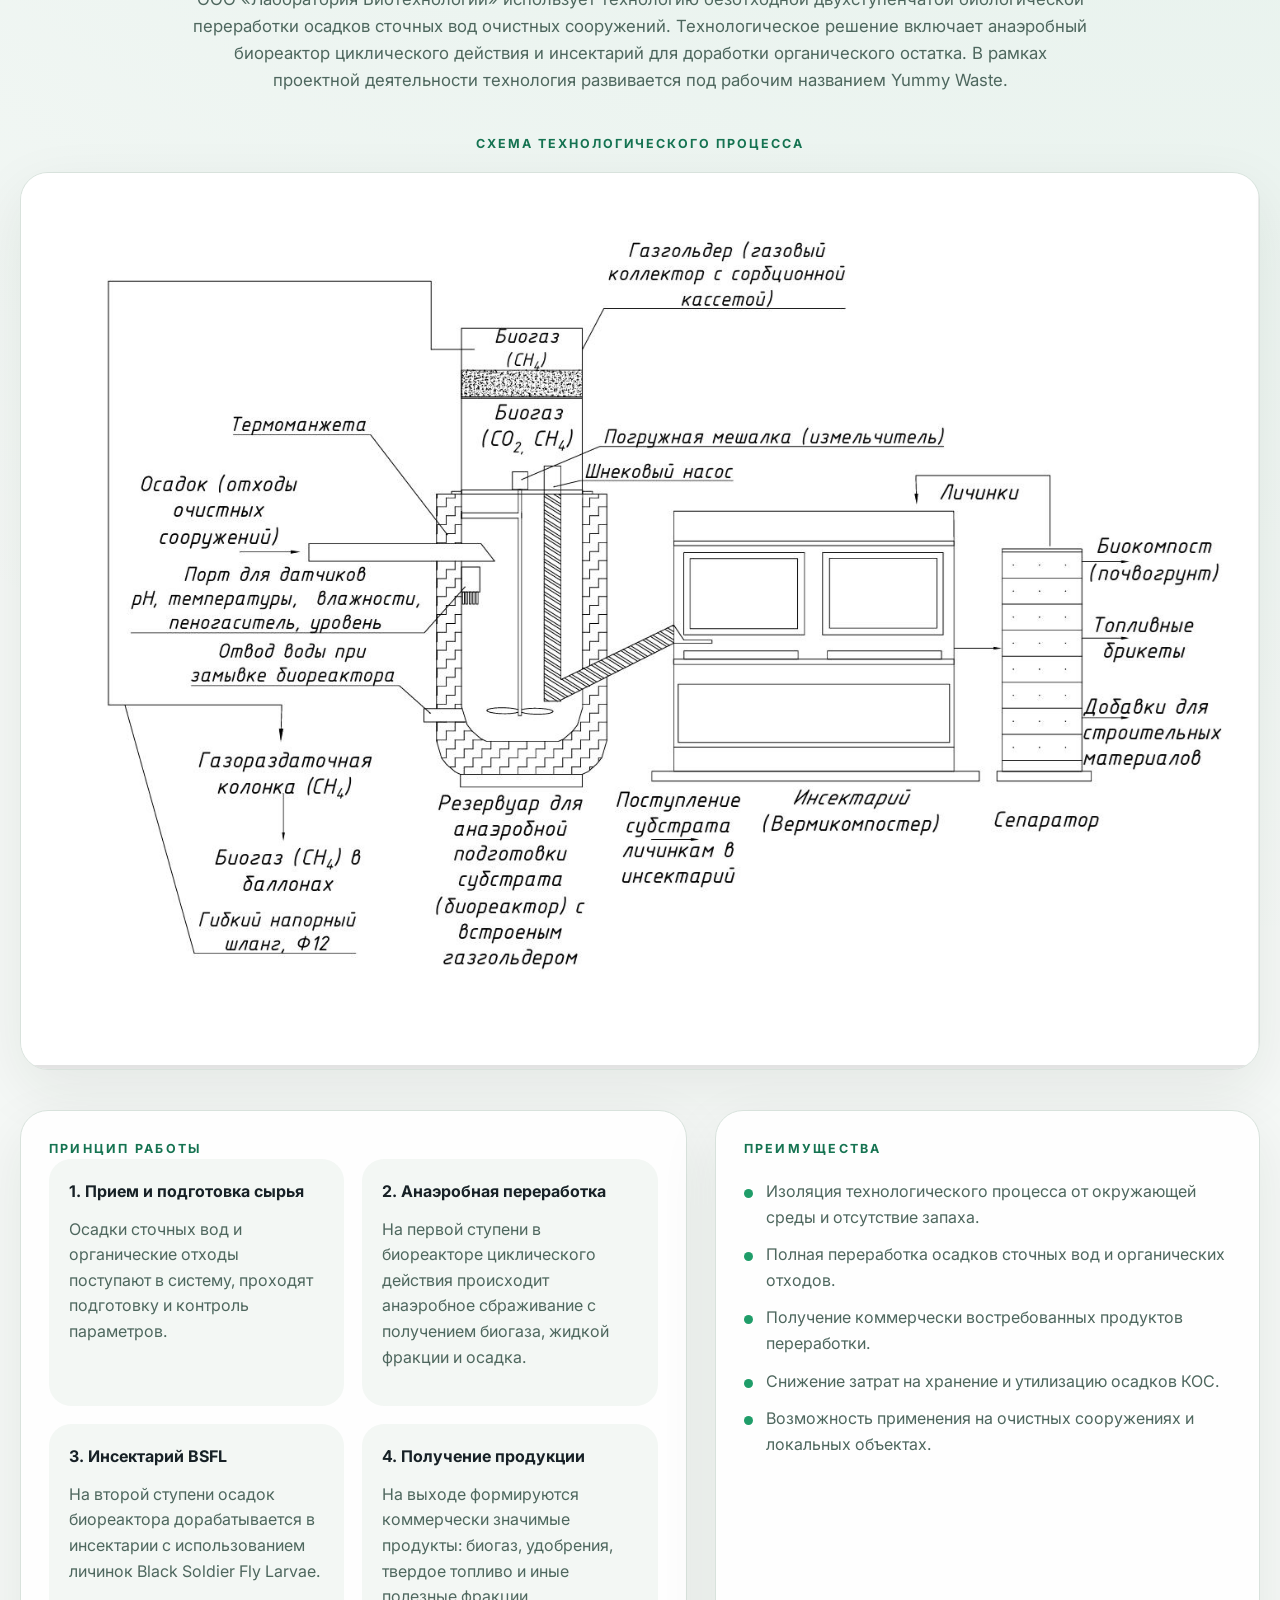
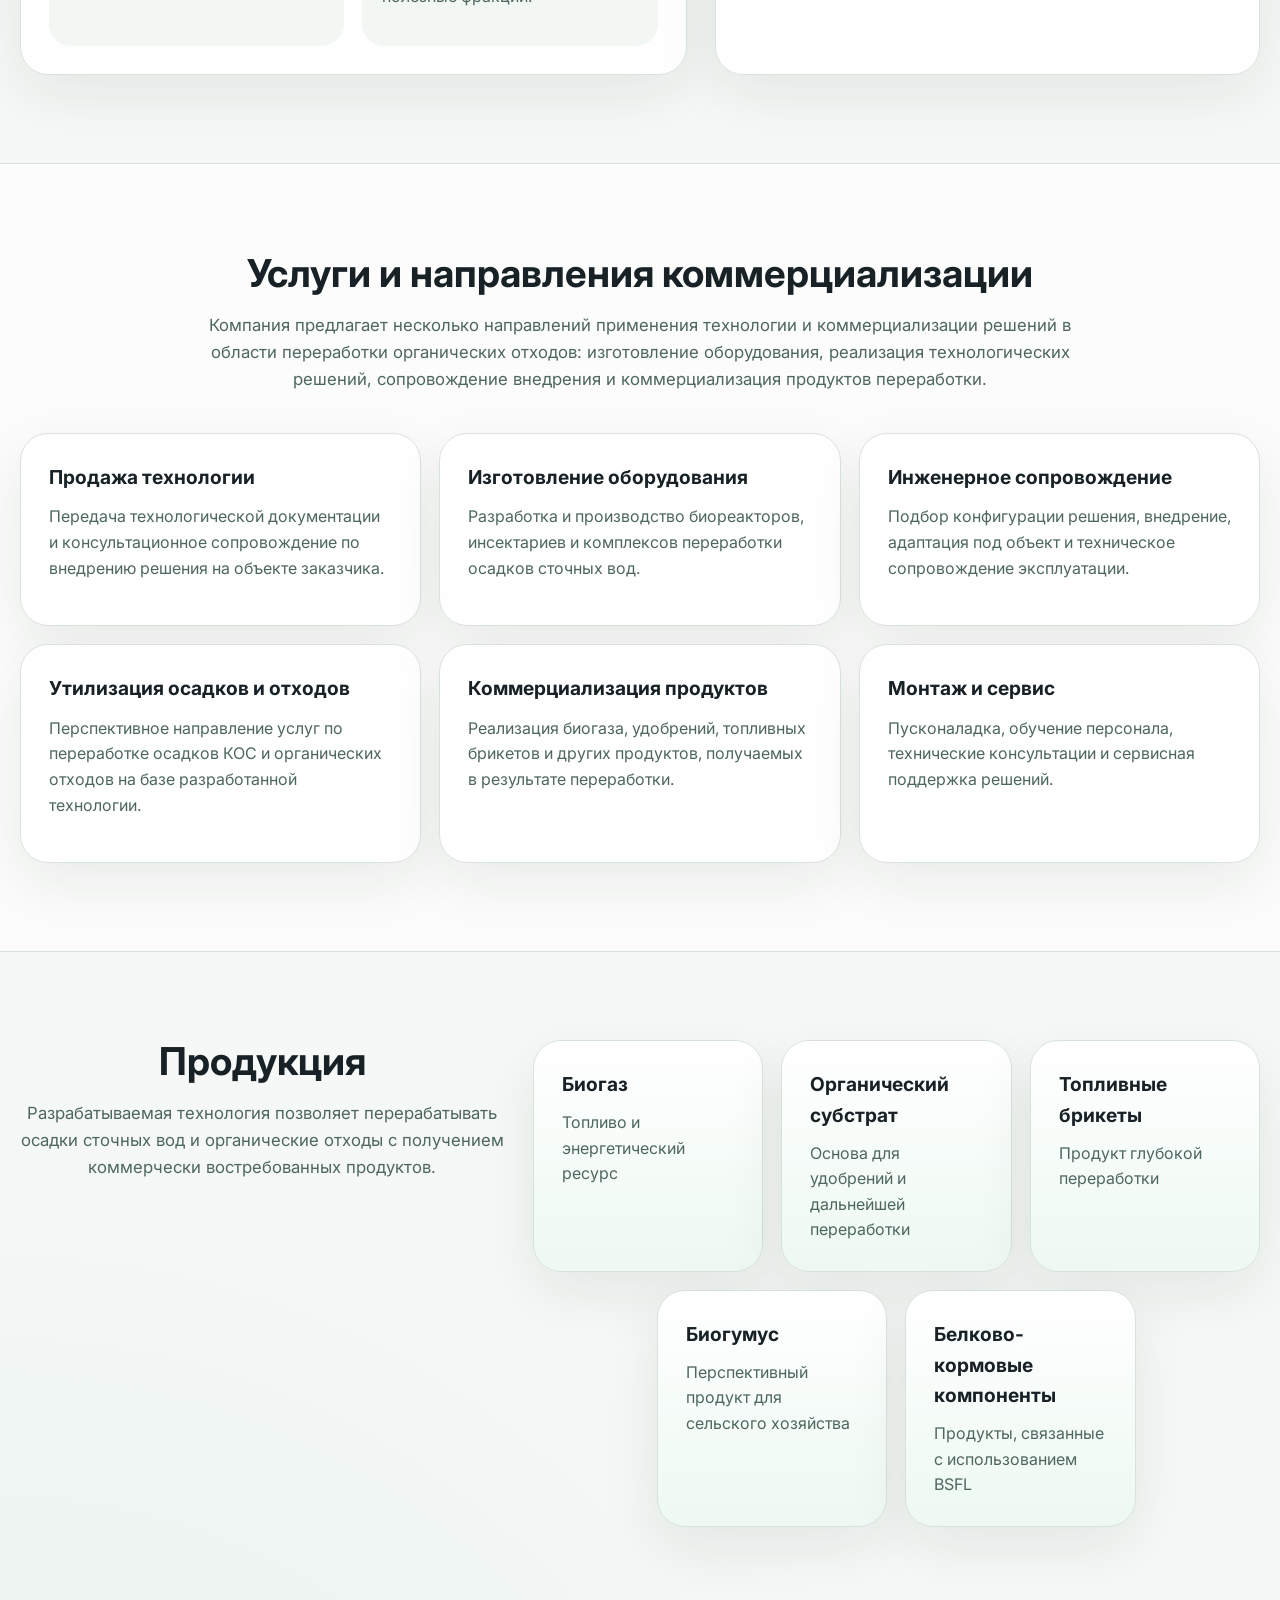
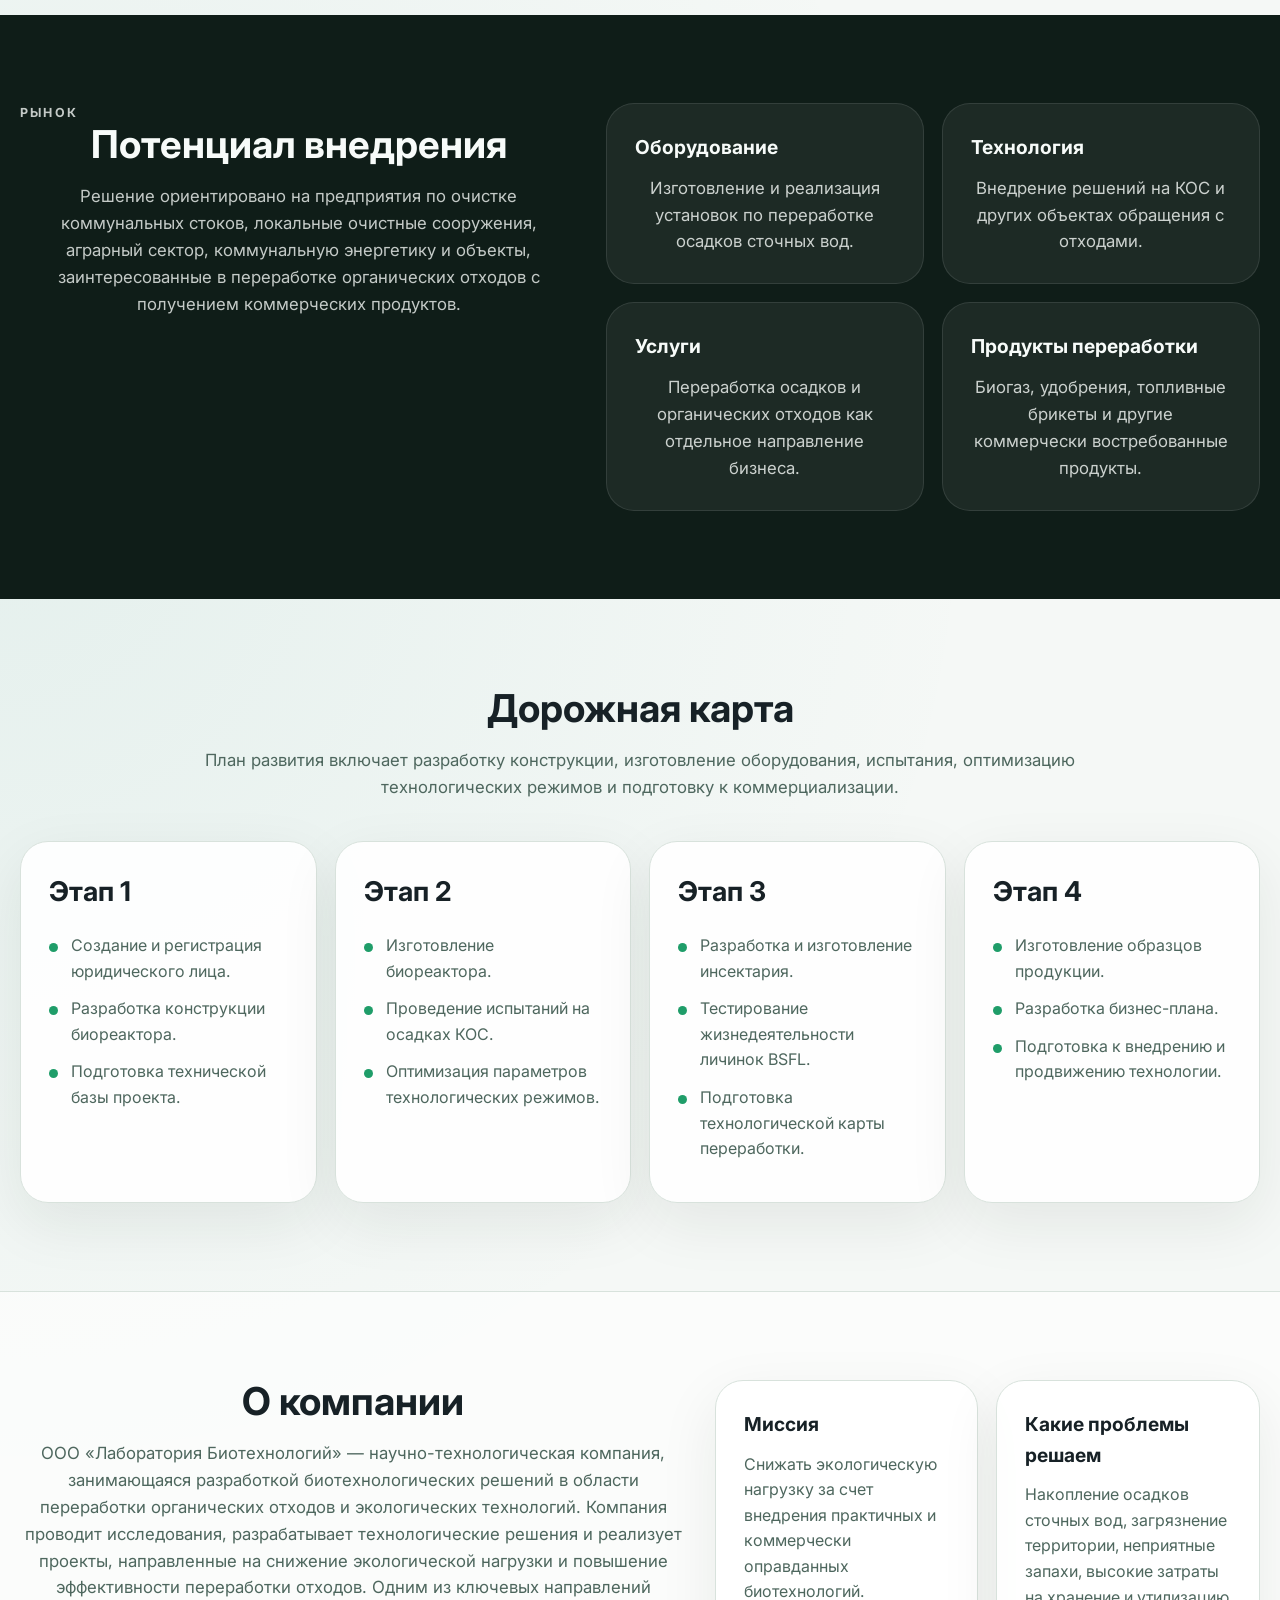
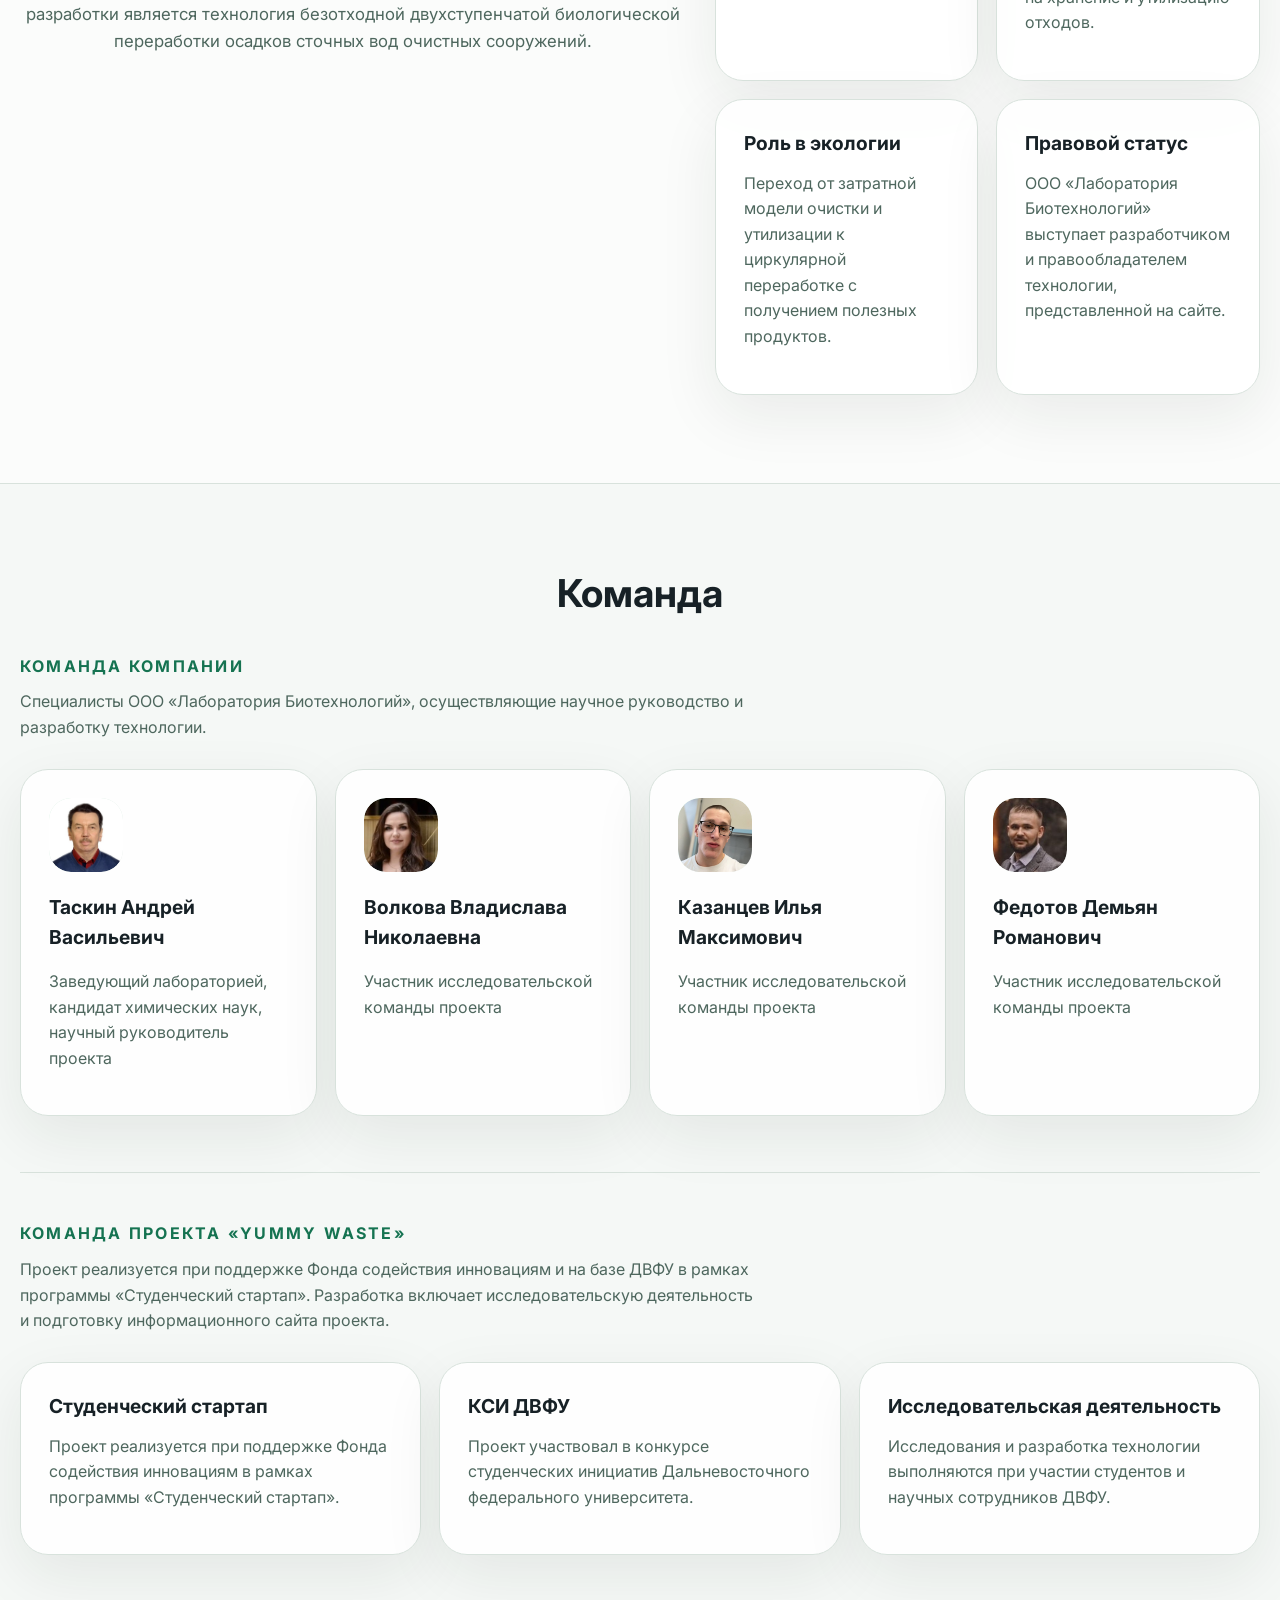
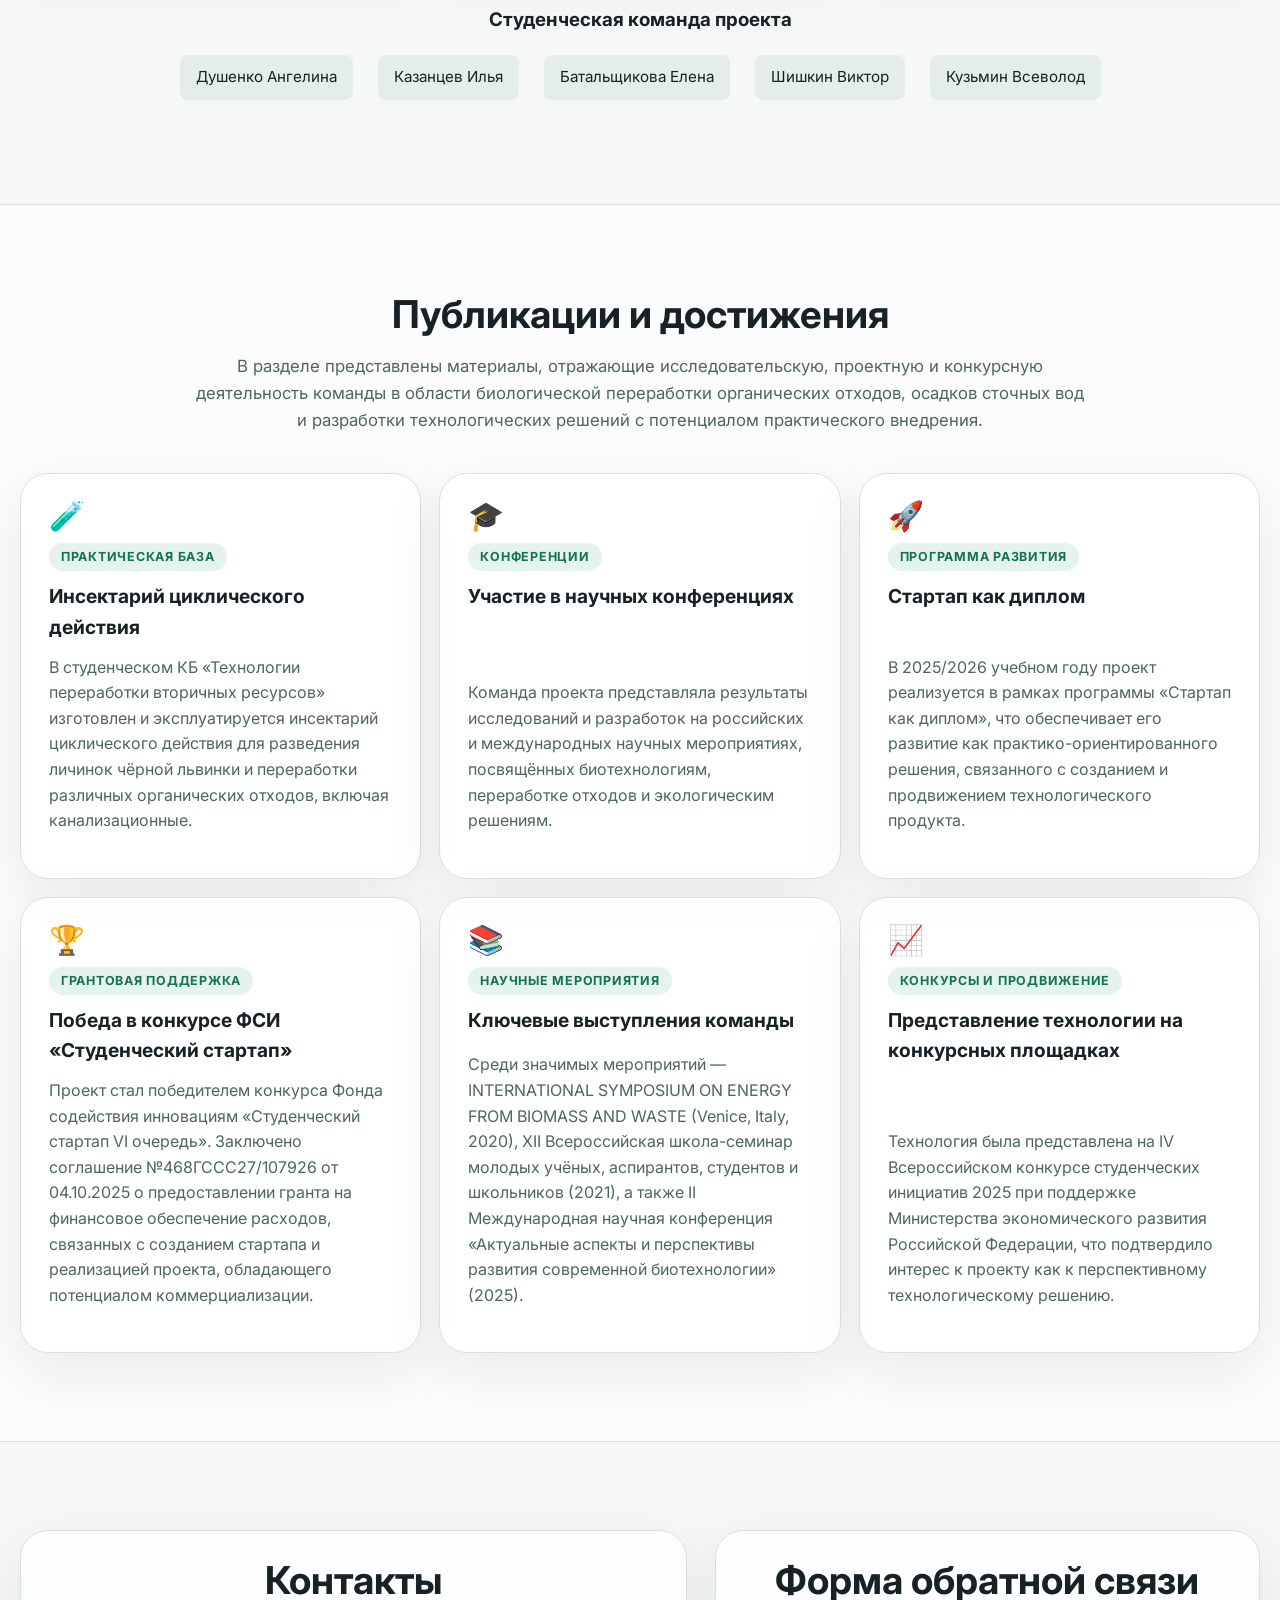
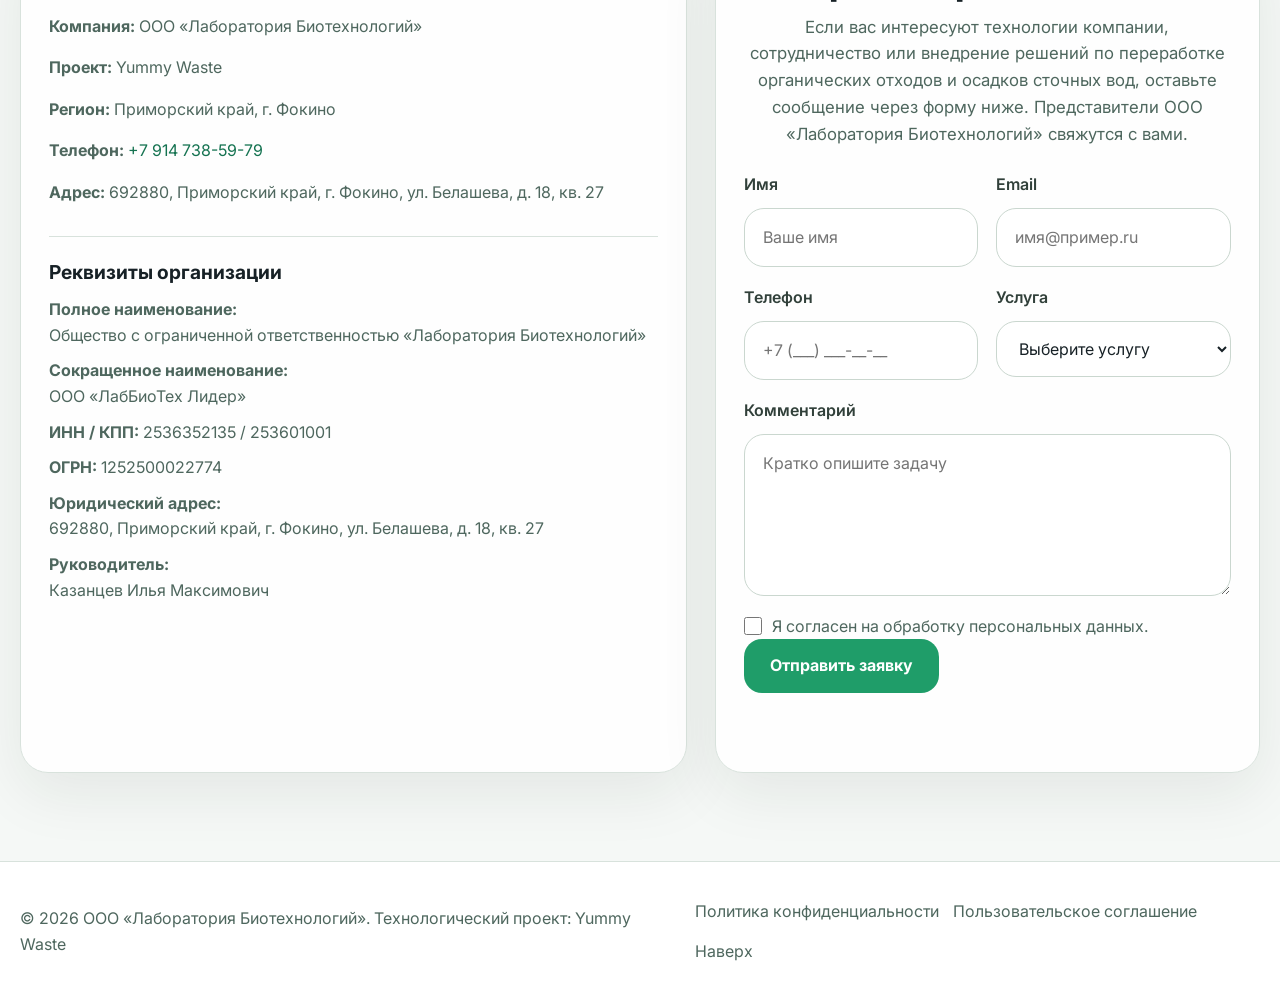
==== commit 9104730f: "Update index.html" ====
--- a/index.html
+++ b/index.html
@@ -12,8 +12,6 @@
     <meta property="og:type" content="website" />
     <meta property="og:title" content="Лаборатория Биотехнологий — Yummy Waste" />
     <meta property="og:description" content="Безотходная двухступенчатая биологическая переработка осадков сточных вод. Анаэробный биореактор + инсектарий BSFL." />
-    <meta property="og:url" content="https://ВАШ-САЙТ.ru/" />
-    <meta property="og:image" content="https://ВАШ-САЙТ.ru/images/og-preview.jpg" />
     <link rel="preconnect" href="https://fonts.googleapis.com" />
     <link rel="preconnect" href="https://fonts.gstatic.com" crossorigin />
     <link
@@ -103,21 +101,32 @@
         </div>
 
         <div class="hero-note hero-note-wide fsi-note">
-          <div class="fsi-note-header">
-            <img src="images/FASIE.SVG"
-              alt="Фонд содействия инновациям"
-              class="fsi-logo">
-            <img src="images/dvfu.png"
-              alt="Дальневосточный федеральный университет"
-              class="dvfu-logo">
-          </div>
-
-          <p>
-            Проект «Технологическое решение по безотходной двухступенчатой биологической переработке осадков сточных 
-            вод очистных сооружений», разрабатываемый ООО «Лаборатория Биотехнологий», реализуется при поддержке Фонда 
-            содействия инновациям и на базе Дальневосточного федерального университета в рамках программы «Студенческий стартап». 
-            Рабочее название проекта — Yummy Waste.
-          </p>
+  <div class="fsi-note-header">
+    <img
+      src="images/FASIE.SVG"
+      alt="Фонд содействия инновациям"
+      class="fsi-logo"
+    >
+
+    <img
+      src="images/univertechpred-logo.png"
+      alt="Платформа университетского технологического предпринимательства"
+      class="utp-logo"
+    >
+
+    <img
+      src="images/dvfu.png"
+      alt="Дальневосточный федеральный университет"
+      class="dvfu-logo"
+    >
+  </div>
+
+  <p>
+    Проект реализован при поддержке Фонда содействия инновациям в рамках
+    программы «Студенческий стартап» мероприятия «Платформа университетского
+    технологического предпринимательства» федерального проекта «Технологии».
+  </p>
+
 
           <div class="hero-tags">
             <span>Фонд содействия инновациям</span>
@@ -451,8 +460,8 @@
             <div class="team-block-label">Команда проекта «Yummy Waste»</div>
             <p class="team-block-desc">
               Проект реализуется при поддержке Фонда содействия инновациям и на базе ДВФУ
-              в рамках программы «Студенческий стартап». Разработка включает исследовательскую
-              деятельность и подготовку сайта компании в качестве дипломной работы.
+              в рамках программы «Студенческий стартап». Разработка включает исследовательскую деятельность 
+              и подготовку информационного сайта проекта.
             </p>
             <div class="cards-grid cards-grid-3">
               <article class="card">
@@ -657,7 +666,6 @@
               <p><strong>Компания:</strong> ООО «Лаборатория Биотехнологий»</p>
               <p><strong>Проект:</strong> Yummy Waste</p>
               <p><strong>Регион:</strong> Приморский край, г. Фокино</p>
-              <p><strong>Email:</strong> <a href="mailto:example@mail.ru">exmaple@mail.ru</a></p>
               <p><strong>Телефон:</strong> <a href="tel:+79147385979">+7 914 738-59-79</a></p>
               <p><strong>Адрес:</strong> 692880, Приморский край, г. Фокино, ул. Белашева, д. 18, кв. 27</p>
             </div>
@@ -676,9 +684,6 @@
             Казанцев Илья Максимович</p>
           </div>
           
-            <div class="map-placeholder">
-              Здесь может быть встроена карта, схема проезда и часы работы.
-            </div>
           </article>
 
           <article class="card form-card">
@@ -720,7 +725,6 @@
                 </label>
               </div>
 
-              <div class="anti-spam">CAPTCHA / anti-spam блок подключается на этапе интеграции.</div>
               <label class="consent-checkbox full-width">
                 <input type="checkbox" name="consent" required />
                 <span>Я согласен на обработку персональных данных.</span>
@@ -739,8 +743,8 @@
           © 2026 ООО «Лаборатория Биотехнологий». Технологический проект: Yummy Waste
         </p>
         <div class="footer-links">
-          <a href="#">Политика конфиденциальности</a>
-          <a href="#">Пользовательское соглашение</a>
+          <a href="privacy/index.html">Политика конфиденциальности</a>
+          <a href="privacy/terms_index.html">Пользовательское соглашение</a>
           <a href="#top">Наверх</a>
         </div>
       </div>
--- a/style.css
+++ b/style.css
@@ -925,6 +925,15 @@
   font-size: 2.4rem;
 }
 
+.company-details {
+  margin-top: 30px;
+  padding-top: 20px;
+  border-top: 1px solid var(--line);
+}
+
+.company-details p {
+  margin: 10px 0;
+}
 .tech-diagram-placeholder p {
   margin: 0;
   font-size: 0.96rem;
